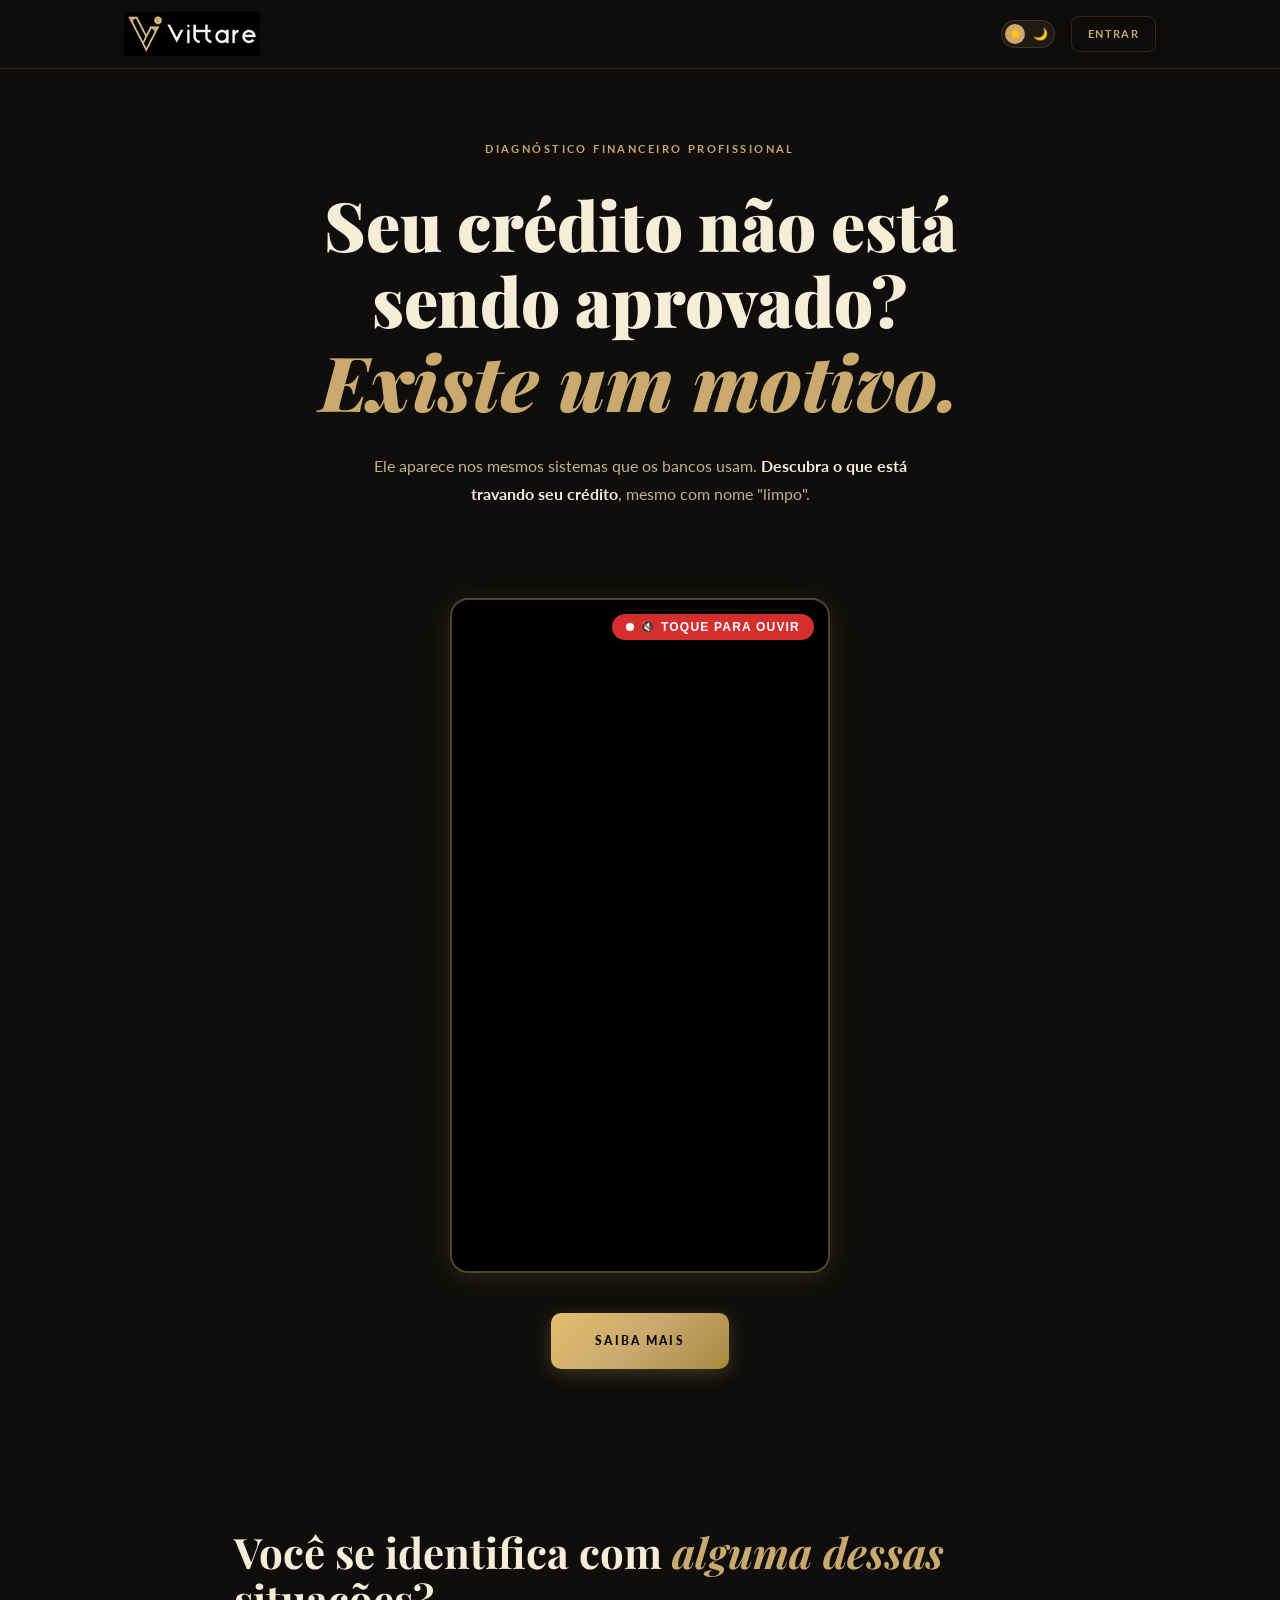
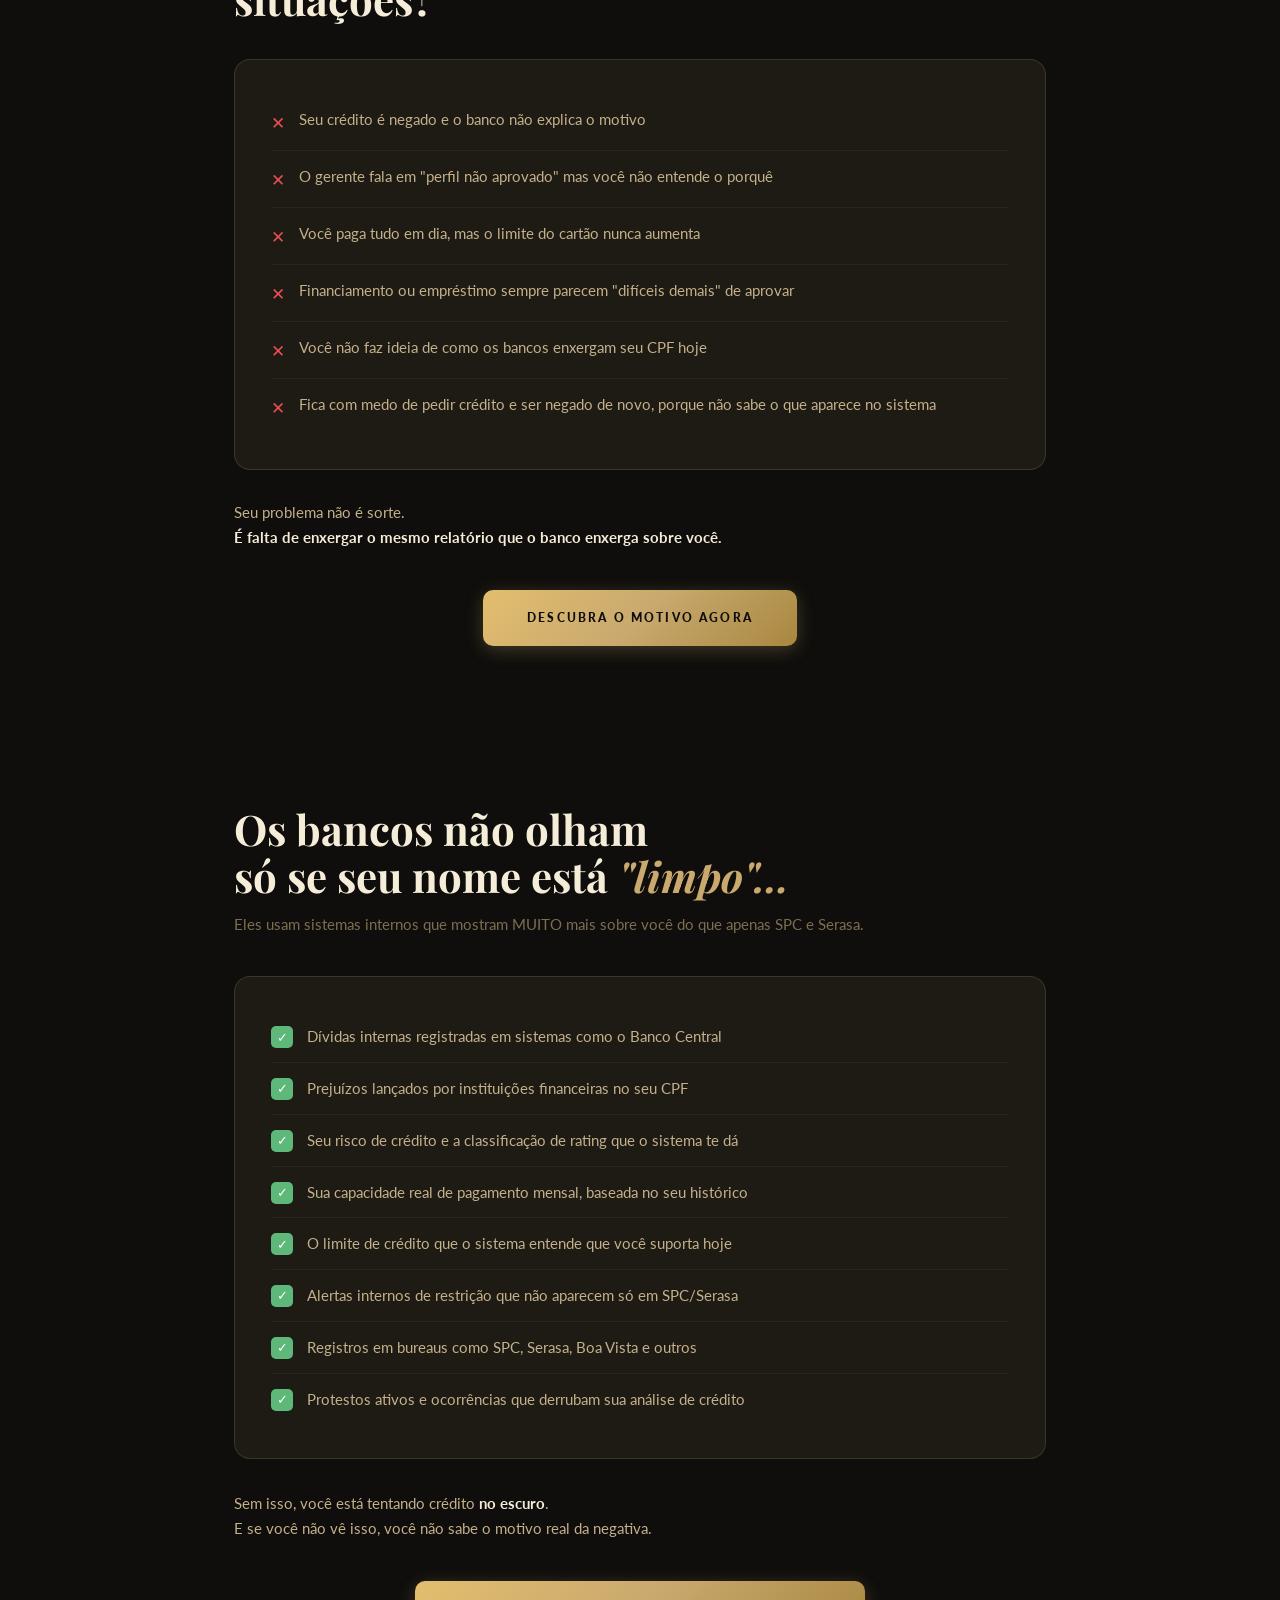
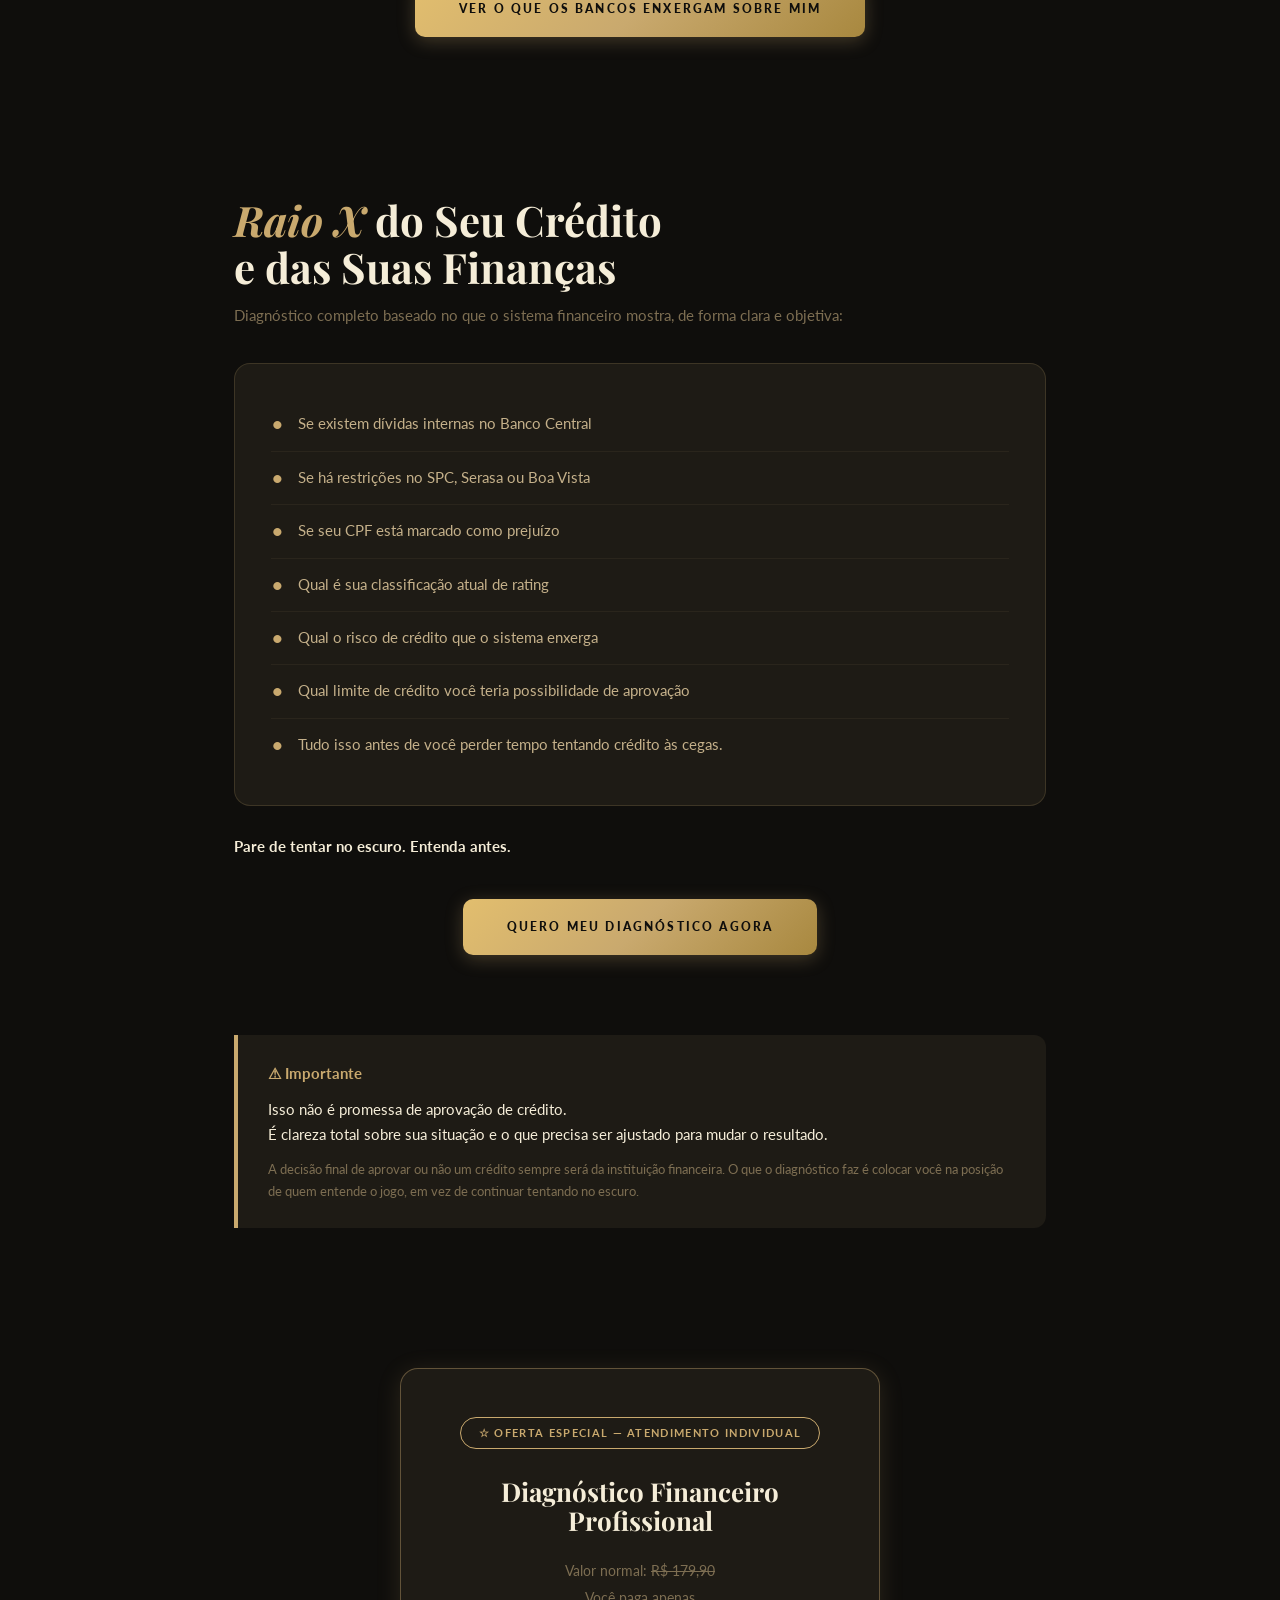
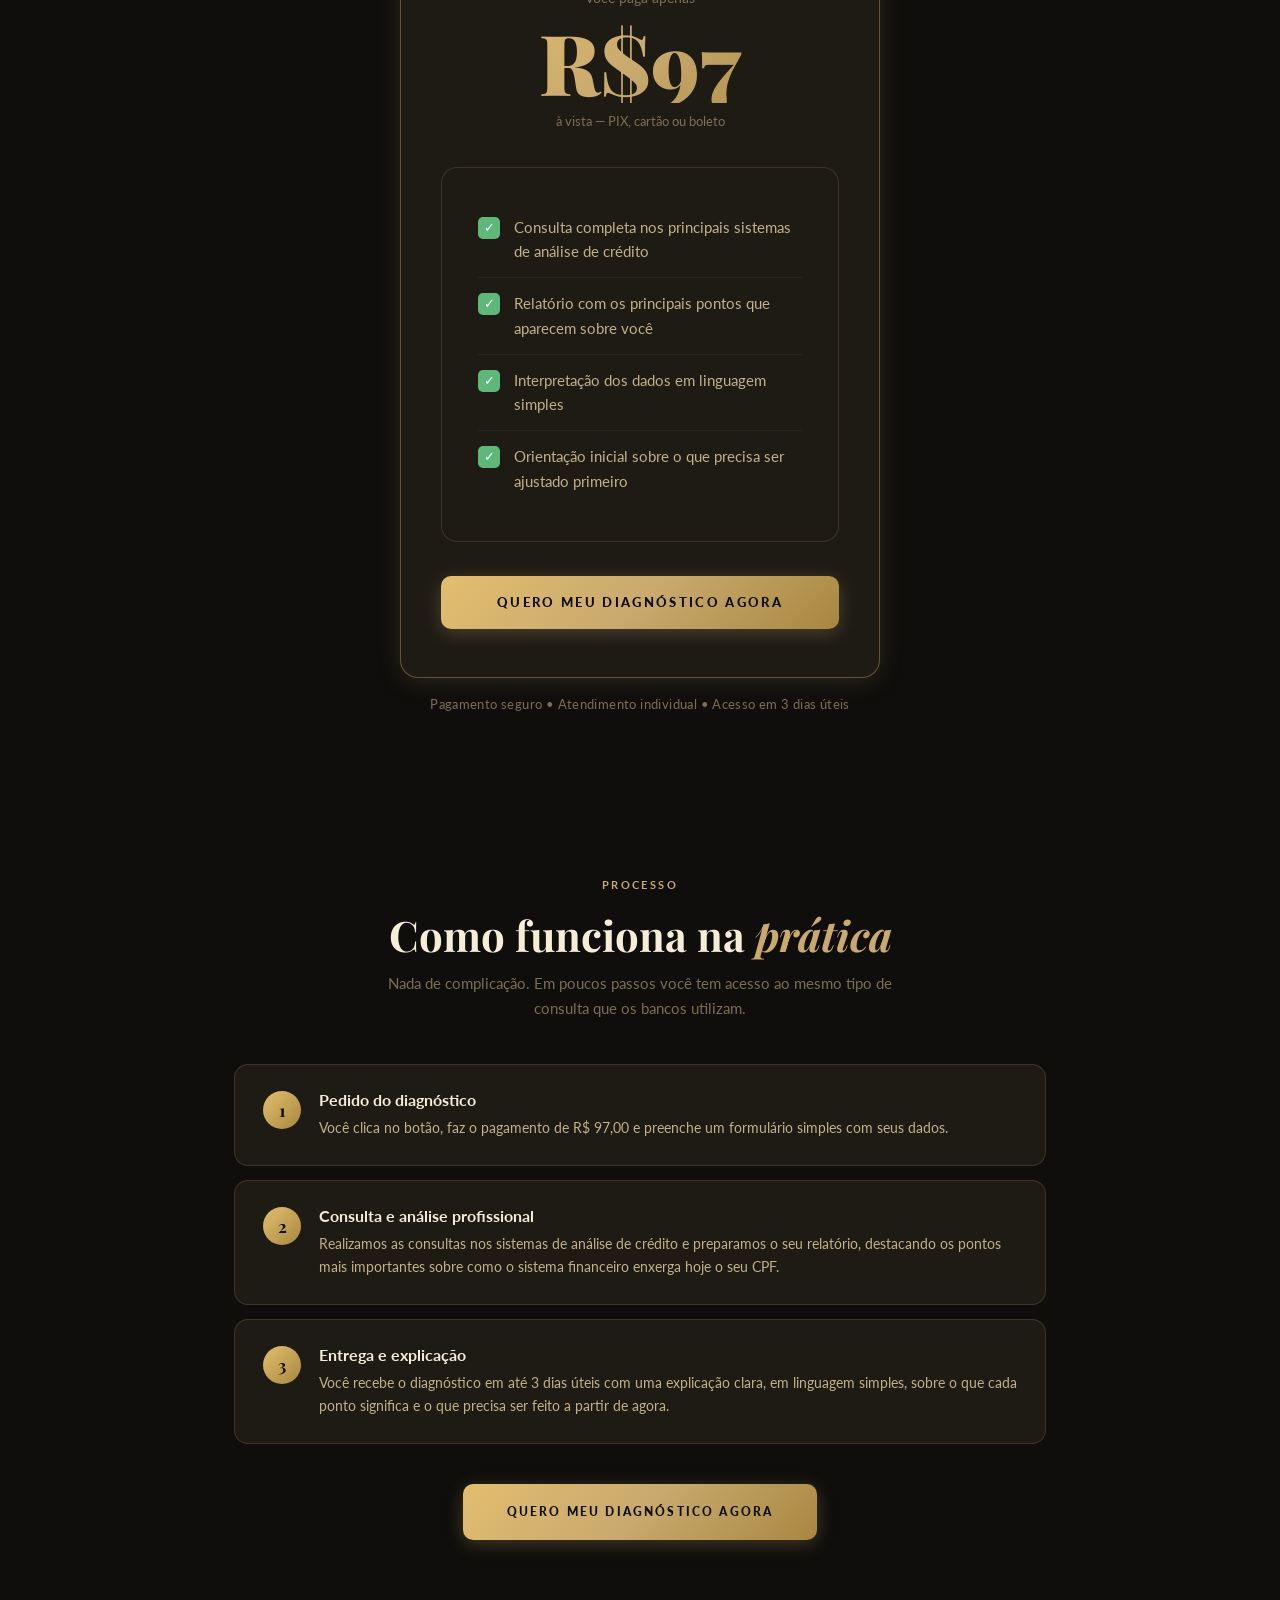
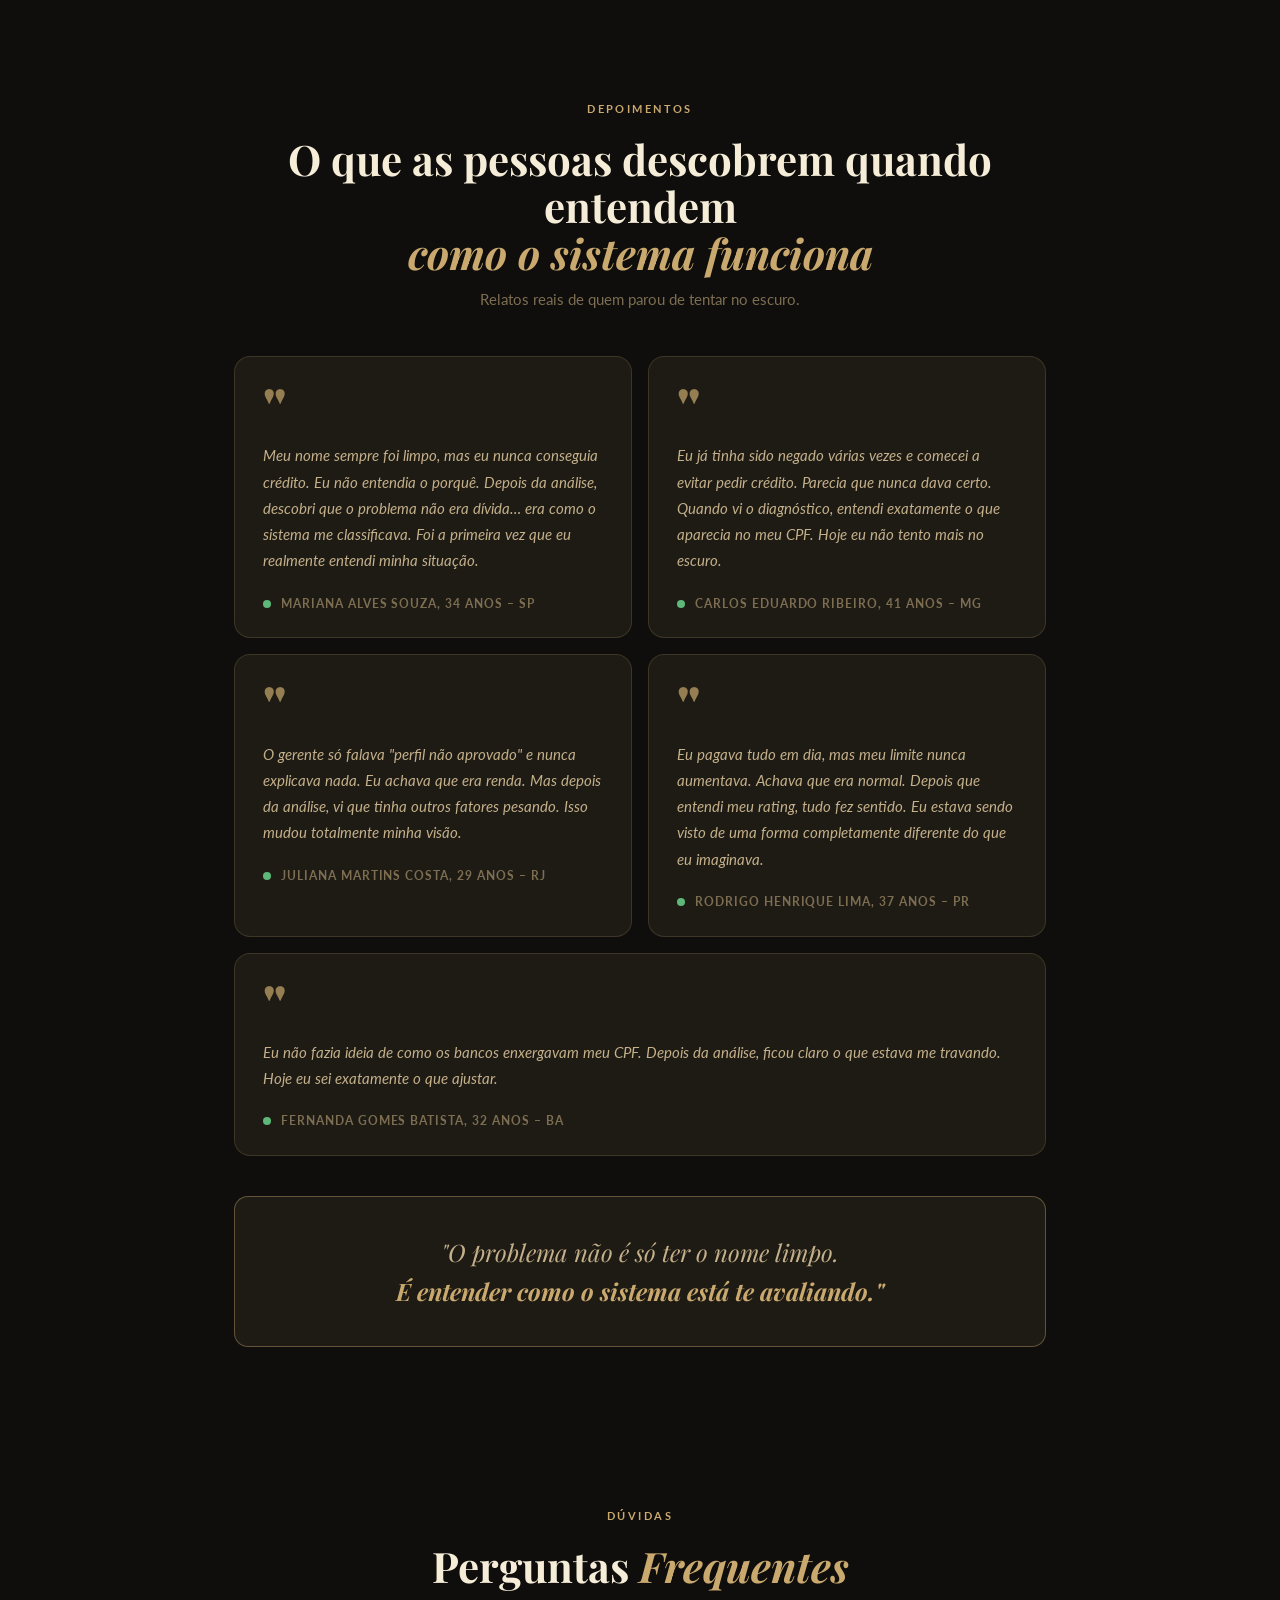
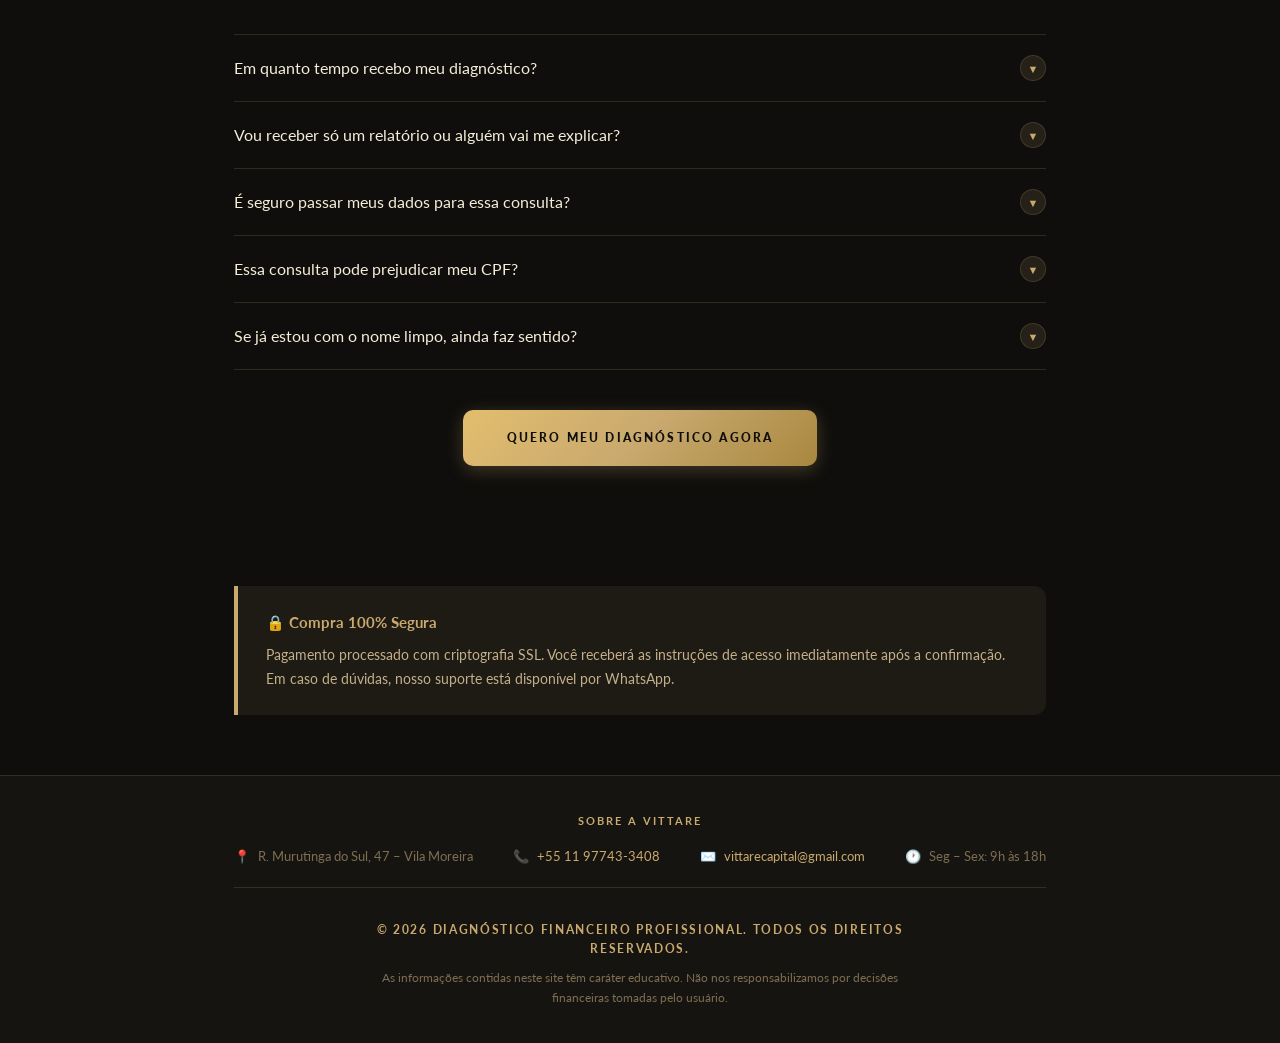
==== index.html @ 7837c1e0 "Vittare Consultados completo por enquanto 22042026" ====
<!DOCTYPE html>
<html lang="pt-BR" data-theme="dark">
<head>
  <meta charset="UTF-8"/>
  <meta name="viewport" content="width=device-width, initial-scale=1.0"/>
  <title>Diagnóstico Financeiro Profissional | Vittare</title>
  <meta name="description" content="Descubra o que está travando seu crédito. Diagnóstico financeiro profissional baseado nos mesmos sistemas que os bancos usam."/>

  <!-- Vittare logo como favicon na aba do navegador -->
  <link rel="icon" type="image/svg+xml" href="favicon.svg"/>
  <link rel="shortcut icon" href="favicon.svg"/>

  <link rel="preconnect" href="https://fonts.googleapis.com"/>
  <link rel="preconnect" href="https://fonts.gstatic.com" crossorigin/>
  <link href="https://fonts.googleapis.com/css2?family=Playfair+Display:ital,wght@0,700;0,900;1,700&family=Lato:wght@300;400;700;900&display=swap" rel="stylesheet"/>
  <link rel="stylesheet" href="style.css"/>

  <style>
    /* ── Live / Muted badge ── */
    .video-mute-btn {
      position: absolute; top: 14px; right: 14px; z-index: 10;
      background: rgba(232,50,50,0.92);
      border: none; border-radius: 20px;
      color: #fff; font-size: 12px; font-weight: 700;
      letter-spacing: 0.1em; text-transform: uppercase;
      padding: 6px 14px; cursor: pointer;
      display: flex; align-items: center; gap: 6px;
      animation: pulse-red 1.4s ease-in-out infinite;
      transition: background 0.2s;
    }
    .video-mute-btn:hover { background: rgba(200,30,30,0.98); animation: none; }
    .video-mute-btn.muted { background: rgba(232,50,50,0.92); }
    .video-mute-btn.unmuted { background: rgba(50,160,50,0.92); animation: none; }
    @keyframes pulse-red {
      0%, 100% { box-shadow: 0 0 0 0 rgba(232,50,50,0.5); }
      50%       { box-shadow: 0 0 0 8px rgba(232,50,50,0); }
    }
    .pulse-dot {
      width: 8px; height: 8px; border-radius: 50%; background: #fff;
      animation: blink 1s step-start infinite;
    }
    @keyframes blink { 50% { opacity: 0; } }

    /* ── Custom video controls ── */
    .video-controls {
      position: absolute; bottom: 0; left: 0; right: 0;
      background: linear-gradient(transparent, rgba(0,0,0,0.7));
      padding: 24px 14px 14px;
      display: flex; align-items: center; gap: 10px;
      opacity: 0; transition: opacity 0.25s;
    }
    .video-wrapper:hover .video-controls { opacity: 1; }
    .vc-btn {
      background: none; border: none; color: #fff;
      font-size: 16px; cursor: pointer; padding: 4px; line-height: 1;
      flex-shrink: 0;
    }
    .vc-progress {
      flex: 1; height: 4px; background: rgba(255,255,255,0.3);
      border-radius: 2px; cursor: pointer; position: relative;
    }
    .vc-progress-fill {
      height: 100%; background: var(--gold); border-radius: 2px;
      width: 0%; pointer-events: none; position: relative;
    }
    .vc-progress-fill::after {
      content: '';
      position: absolute;
      right: -6px; top: 50%;
      transform: translateY(-50%) scale(0);
      width: 12px; height: 12px;
      border-radius: 50%;
      background: var(--gold);
      transition: transform 0.15s ease;
      pointer-events: none;
    }
    .vc-progress:hover .vc-progress-fill::after {
      transform: translateY(-50%) scale(1);
    }
    .vc-progress:hover {
      height: 6px;
      margin-top: -1px;
    }
    .vc-progress { transition: height 0.15s ease; }
    .vc-time { font-size: 11px; color: rgba(255,255,255,0.8); flex-shrink: 0; }

    /* ── Sobre Nós ── */
    .sobre-grid {
      display: grid; grid-template-columns: 1fr 1fr; gap: 20px;
      margin-top: 36px;
    }
    .sobre-item {
      background: var(--bg-card); border: 1px solid var(--border);
      border-radius: 14px; padding: 24px 22px;
      display: flex; align-items: flex-start; gap: 14px;
    }
    .sobre-icon { font-size: 24px; flex-shrink: 0; margin-top: 2px; }
    .sobre-label { font-size: 11px; font-weight: 700; letter-spacing: 0.1em; text-transform: uppercase; color: var(--gold); margin-bottom: 6px; }
    .sobre-value { font-size: 15px; color: var(--text-secondary); }
    .sobre-value a { color: var(--gold); text-decoration: none; }
    .sobre-value a:hover { text-decoration: underline; }
    @media (max-width:640px) { .sobre-grid { grid-template-columns:1fr; } }

    /* ── Login modal tabs ── */
    .modal-tabs { display: flex; gap: 0; margin-bottom: 24px; border-bottom: 2px solid var(--border); }
    .modal-tab {
      flex: 1; background: none; border: none; padding: 12px 8px;
      font-family: 'Lato', sans-serif; font-size: 13px; font-weight: 700;
      letter-spacing: 0.08em; text-transform: uppercase;
      color: var(--text-muted); cursor: pointer; border-bottom: 2px solid transparent;
      margin-bottom: -2px; transition: all 0.2s;
    }
    .modal-tab.active { color: var(--gold); border-bottom-color: var(--gold); }
    .tab-panel { display: none; }
    .tab-panel.active { display: block; }

    /* ── Register form ── */
    .register-note { font-size: 13px; color: var(--text-muted); margin-bottom: 18px; line-height: 1.5; }
  </style>
</head>
<body>

<!-- ══════════════════════════════════
     NAVBAR
══════════════════════════════════ -->
<nav class="navbar">
  <div class="navbar__inner">
    <a href="index.html" class="navbar__logo-wrap" style="text-decoration:none;">
      <img src="logo_dark.png" alt="Vittare" class="navbar__logo" id="navLogo"/>
      <span class="navbar__logo-text" id="navLogoFallback" style="display:none">VITTARE</span>
    </a>

    <div class="navbar__actions">
      <button class="theme-toggle" id="themeToggle" title="Alternar tema" aria-label="Alternar tema claro/escuro">
        <span class="theme-toggle__icon theme-toggle__icon--light">☀️</span>
        <span class="theme-toggle__icon theme-toggle__icon--dark">🌙</span>
      </button>
      <a href="#" class="btn-login-nav" id="openLogin"><span>Entrar</span></a>
    </div>
  </div>
</nav>


<!-- ══════════════════════════════════
     LOGIN MODAL (Cliente + Admin tabs)
══════════════════════════════════ -->
<div class="modal-overlay" id="loginModal" role="dialog" aria-modal="true">
  <div class="modal-box">
    <button class="modal-close" id="closeLogin" aria-label="Fechar">✕</button>
    <h2 style="margin-bottom:4px;">Acessar minha conta</h2>

    <!-- Tabs -->
    <div class="modal-tabs">
      <button class="modal-tab active" data-tab="cliente">Sou Cliente</button>
      <button class="modal-tab" data-tab="cadastro">Criar Conta</button>
      <button class="modal-tab" data-tab="admin">Admin</button>
    </div>

    <!-- TAB: LOGIN CLIENTE -->
    <div class="tab-panel active" id="tab-cliente">
      <div class="form-group">
        <label for="cliEmail">E-mail</label>
        <input type="email" id="cliEmail" placeholder="seu@email.com" autocomplete="email"/>
      </div>
      <div class="form-group">
        <label for="cliPass">Senha</label>
        <input type="password" id="cliPass" placeholder="••••••••"/>
      </div>
      <p class="form-error" id="cliError">E-mail ou senha incorretos.</p>
      <button class="btn-primary btn-full" id="cliLoginBtn" style="margin-top:8px;">Entrar</button>
      <p style="text-align:center;font-size:13px;color:var(--text-muted);margin-top:16px;">
        Não tem conta? Clique em <strong style="color:var(--gold);">Criar Conta</strong> acima.
      </p>
    </div>

    <!-- TAB: CADASTRO CLIENTE -->
    <div class="tab-panel" id="tab-cadastro">
      <p class="register-note">Crie seu acesso. Após a compra, você poderá acompanhar seu diagnóstico por aqui.</p>
      <div class="form-group">
        <label>Nome Completo</label>
        <input type="text" id="regNome" placeholder="Seu nome completo"/>
      </div>
      <div class="form-group">
        <label>E-mail</label>
        <input type="email" id="regEmail" placeholder="seu@email.com"/>
      </div>
      <div class="form-group">
        <label>Telefone / WhatsApp</label>
        <input type="text" id="regTel" placeholder="(11) 99999-9999"/>
      </div>
      <div class="form-group">
        <label>Data de Nascimento</label>
        <input type="date" id="regNasc"/>
      </div>
      <div class="form-group">
        <label>Endereço Completo</label>
        <input type="text" id="regEnd" placeholder="Rua, número, bairro, cidade – UF"/>
      </div>
      <div class="form-group">
        <label>Senha</label>
        <input type="password" id="regPass" placeholder="Crie uma senha"/>
      </div>
      <p class="form-error" id="regError"></p>
      <button class="btn-primary btn-full" id="regBtn" style="margin-top:8px;">Criar Conta</button>
    </div>

    <!-- TAB: ADMIN -->
    <div class="tab-panel" id="tab-admin">
      <div class="form-group">
        <label for="adminEmail">E-mail Admin</label>
        <input type="email" id="adminEmail" placeholder="admin@vittare.com"/>
      </div>
      <div class="form-group">
        <label for="adminPass">Senha</label>
        <input type="password" id="adminPass" placeholder="••••••••"/>
      </div>
      <p class="form-error" id="adminError">Credenciais incorretas.</p>
      <button class="btn-primary btn-full" id="adminLoginBtn" style="margin-top:8px;">Entrar como Admin</button>
    </div>
  </div>
</div>


<!-- ══════════════════════════════════
     HERO
══════════════════════════════════ -->
<section class="hero">
  <div class="container">
    <p class="hero__label">Diagnóstico Financeiro Profissional</p>
    <h1 class="hero__headline">
      Seu crédito não está<br>sendo aprovado?<br>
      <span class="gold-italic">Existe um motivo.</span>
    </h1>
    <p class="hero__sub">
      Ele aparece nos mesmos sistemas que os bancos usam.
      <strong>Descubra o que está travando seu crédito</strong>,
      mesmo com nome&nbsp;"limpo".
    </p>
  </div>
</section>


<!-- ══════════════════════════════════
     VÍDEO (9:16) — autoplay mudo, barra de controle
══════════════════════════════════ -->
<section class="video-section">
  <div class="container">
    <div class="video-wrapper" id="videoWrapper">
      <video id="mainVideo" playsinline preload="auto" muted autoplay loop>
        <source src="IMG_3944.mp4" type="video/mp4"/>
        Seu navegador não suporta vídeo HTML5.
      </video>

      <!-- Botão mudo piscando -->
      <button class="video-mute-btn muted" id="muteBtn">
        <span class="pulse-dot"></span>
        🔇 Toque para ouvir
      </button>

      <!-- Controles customizados -->
      <div class="video-controls" id="videoControls">
        <button class="vc-btn" id="vcPlayBtn">⏸</button>
        <div class="vc-progress" id="vcProgress">
          <div class="vc-progress-fill" id="vcFill"></div>
        </div>
        <span class="vc-time" id="vcTime">0:00</span>
        <button class="vc-btn" id="vcMute">🔇</button>
        <button class="vc-btn" id="vcFull">⛶</button>
      </div>
    </div>

    <div class="btn-center">
      <a href="#identifica" class="btn-primary">Saiba Mais</a>
    </div>
  </div>
</section>


<!-- ══════════════════════════════════
     PAIN POINTS
══════════════════════════════════ -->
<section class="pain-section" id="identifica">
  <div class="container">
    <h2 class="section-h2">
      Você se identifica com <span class="gold-italic">alguma dessas</span> situações?
    </h2>

    <ul class="card-list" style="margin-top:36px;">
      <li><span class="icon-x">✕</span> Seu crédito é negado e o banco não explica o motivo</li>
      <li><span class="icon-x">✕</span> O gerente fala em "perfil não aprovado" mas você não entende o porquê</li>
      <li><span class="icon-x">✕</span> Você paga tudo em dia, mas o limite do cartão nunca aumenta</li>
      <li><span class="icon-x">✕</span> Financiamento ou empréstimo sempre parecem "difíceis demais" de aprovar</li>
      <li><span class="icon-x">✕</span> Você não faz ideia de como os bancos enxergam seu CPF hoje</li>
      <li><span class="icon-x">✕</span> Fica com medo de pedir crédito e ser negado de novo, porque não sabe o que aparece no sistema</li>
    </ul>

    <p style="margin-top:30px;font-size:15px;color:var(--text-secondary);">
      Seu problema não é sorte.<br>
      <strong style="color:var(--text-primary);">É falta de enxergar o mesmo relatório que o banco enxerga sobre você.</strong>
    </p>

    <div class="btn-center">
      <a href="https://payfast.greenn.com.br/5f3aq2n" class="btn-primary" target="_blank" rel="noopener" onclick="checkLoginBeforeBuy(event)">Descubra o Motivo Agora</a>
    </div>
  </div>
</section>


<!-- ══════════════════════════════════
     BANKS SECTION
══════════════════════════════════ -->
<section>
  <div class="container">
    <h2 class="section-h2">
      Os bancos não olham<br>só se seu nome está <span class="gold-italic">"limpo"…</span>
    </h2>
    <p class="section-sub">Eles usam sistemas internos que mostram MUITO mais sobre você do que apenas SPC e Serasa.</p>

    <ul class="card-list">
      <li><span class="icon-chk">✓</span> Dívidas internas registradas em sistemas como o Banco Central</li>
      <li><span class="icon-chk">✓</span> Prejuízos lançados por instituições financeiras no seu CPF</li>
      <li><span class="icon-chk">✓</span> Seu risco de crédito e a classificação de rating que o sistema te dá</li>
      <li><span class="icon-chk">✓</span> Sua capacidade real de pagamento mensal, baseada no seu histórico</li>
      <li><span class="icon-chk">✓</span> O limite de crédito que o sistema entende que você suporta hoje</li>
      <li><span class="icon-chk">✓</span> Alertas internos de restrição que não aparecem só em SPC/Serasa</li>
      <li><span class="icon-chk">✓</span> Registros em bureaus como SPC, Serasa, Boa Vista e outros</li>
      <li><span class="icon-chk">✓</span> Protestos ativos e ocorrências que derrubam sua análise de crédito</li>
    </ul>

    <p style="margin-top:32px;font-size:15px;color:var(--text-secondary);">
      Sem isso, você está tentando crédito <strong style="color:var(--text-primary);">no escuro</strong>.<br>
      E se você não vê isso, você não sabe o motivo real da negativa.
    </p>

    <div class="btn-center">
      <a href="https://payfast.greenn.com.br/5f3aq2n" class="btn-primary" target="_blank" rel="noopener" onclick="checkLoginBeforeBuy(event)">Ver o que os bancos enxergam sobre mim</a>
    </div>
  </div>
</section>


<!-- ══════════════════════════════════
     RAIO X
══════════════════════════════════ -->
<section id="diagnostico">
  <div class="container">
    <h2 class="section-h2">
      <span class="gold-italic">Raio X</span> do Seu Crédito<br>e das Suas Finanças
    </h2>
    <p class="section-sub" style="margin-bottom:36px;">
      Diagnóstico completo baseado no que o sistema financeiro mostra, de forma clara e objetiva:
    </p>

    <ul class="card-list">
      <li><span class="icon-dot">•</span> Se existem dívidas internas no Banco Central</li>
      <li><span class="icon-dot">•</span> Se há restrições no SPC, Serasa ou Boa Vista</li>
      <li><span class="icon-dot">•</span> Se seu CPF está marcado como prejuízo</li>
      <li><span class="icon-dot">•</span> Qual é sua classificação atual de rating</li>
      <li><span class="icon-dot">•</span> Qual o risco de crédito que o sistema enxerga</li>
      <li><span class="icon-dot">•</span> Qual limite de crédito você teria possibilidade de aprovação</li>
      <li><span class="icon-dot">•</span> Tudo isso antes de você perder tempo tentando crédito às cegas.</li>
    </ul>

    <p style="margin-top:28px;font-size:15px;color:var(--text-primary);font-weight:700;">
      Pare de tentar no escuro. Entenda antes.
    </p>

    <div class="btn-center">
      <a href="https://payfast.greenn.com.br/5f3aq2n" class="btn-primary" target="_blank" rel="noopener" onclick="checkLoginBeforeBuy(event)">Quero Meu Diagnóstico Agora</a>
    </div>
  </div>
</section>


<!-- ══════════════════════════════════
     NOTICE
══════════════════════════════════ -->
<section style="padding: 0 0 60px;">
  <div class="container">
    <div class="notice-box">
      <p class="notice-title">⚠ Importante</p>
      <p>Isso não é promessa de aprovação de crédito.<br>
      É clareza total sobre sua situação e o que precisa ser ajustado para mudar o resultado.</p>
      <p class="fine">A decisão final de aprovar ou não um crédito sempre será da instituição financeira. O que o diagnóstico faz é colocar você na posição de quem entende o jogo, em vez de continuar tentando no escuro.</p>
    </div>
  </div>
</section>


<!-- ══════════════════════════════════
     PRICING
══════════════════════════════════ -->
<section id="preco" style="padding:80px 0; text-align:center;">
  <div class="container">
    <div class="pricing-card">
      <span class="pricing-badge">☆ Oferta Especial — Atendimento Individual</span>
      <h2 style="font-size:26px;color:var(--text-primary);margin-bottom:24px;">Diagnóstico Financeiro Profissional</h2>

      <p style="font-size:14px;color:var(--text-muted);margin-bottom:4px;">Valor normal: <s>R$ 179,90</s></p>
      <p style="font-size:14px;color:var(--text-muted);margin-bottom:10px;">Você paga apenas</p>
      <div class="price-value">R$97</div>
      <p style="font-size:13px;color:var(--text-muted);margin-bottom:34px;">à vista — PIX, cartão ou boleto</p>

      <ul class="card-list" style="text-align:left;margin-bottom:34px;">
        <li><span class="icon-chk">✓</span> Consulta completa nos principais sistemas de análise de crédito</li>
        <li><span class="icon-chk">✓</span> Relatório com os principais pontos que aparecem sobre você</li>
        <li><span class="icon-chk">✓</span> Interpretação dos dados em linguagem simples</li>
        <li><span class="icon-chk">✓</span> Orientação inicial sobre o que precisa ser ajustado primeiro</li>
      </ul>

      <a href="https://payfast.greenn.com.br/5f3aq2n" class="btn-primary btn-full" target="_blank" rel="noopener" onclick="checkLoginBeforeBuy(event)">Quero Meu Diagnóstico Agora</a>
    </div>

    <p class="trust-bar">Pagamento seguro &bull; Atendimento individual &bull; Acesso em 3 dias úteis</p>
  </div>
</section>


<!-- ══════════════════════════════════
     HOW IT WORKS
══════════════════════════════════ -->
<section>
  <div class="container">
    <p class="label-tag" style="text-align:center;">Processo</p>
    <h2 class="section-h2" style="text-align:center;">
      Como funciona na <span class="gold-italic">prática</span>
    </h2>
    <p class="section-sub" style="text-align:center;max-width:520px;margin:0 auto 44px;">
      Nada de complicação. Em poucos passos você tem acesso ao mesmo tipo de consulta que os bancos utilizam.
    </p>

    <div style="display:flex;flex-direction:column;gap:14px;">
      <div class="step">
        <div class="step__num">1</div>
        <div>
          <h3>Pedido do diagnóstico</h3>
          <p>Você clica no botão, faz o pagamento de R$ 97,00 e preenche um formulário simples com seus dados.</p>
        </div>
      </div>
      <div class="step">
        <div class="step__num">2</div>
        <div>
          <h3>Consulta e análise profissional</h3>
          <p>Realizamos as consultas nos sistemas de análise de crédito e preparamos o seu relatório, destacando os pontos mais importantes sobre como o sistema financeiro enxerga hoje o seu CPF.</p>
        </div>
      </div>
      <div class="step">
        <div class="step__num">3</div>
        <div>
          <h3>Entrega e explicação</h3>
          <p>Você recebe o diagnóstico em até 3 dias úteis com uma explicação clara, em linguagem simples, sobre o que cada ponto significa e o que precisa ser feito a partir de agora.</p>
        </div>
      </div>
    </div>

    <div class="btn-center">
      <a href="https://payfast.greenn.com.br/5f3aq2n" class="btn-primary" target="_blank" rel="noopener" onclick="checkLoginBeforeBuy(event)">Quero Meu Diagnóstico Agora</a>
    </div>
  </div>
</section>


<!-- ══════════════════════════════════
     DEPOIMENTOS
══════════════════════════════════ -->
<section id="depoimentos">
  <div class="container">
    <p class="label-tag" style="text-align:center;">Depoimentos</p>
    <h2 class="section-h2" style="text-align:center;margin-bottom:10px;">
      O que as pessoas descobrem quando entendem<br>
      <span class="gold-italic">como o sistema funciona</span>
    </h2>
    <p class="section-sub" style="text-align:center;margin-bottom:44px;">Relatos reais de quem parou de tentar no escuro.</p>

    <div class="testimonials-grid">

      <div class="testimonial-card">
        <div class="testimonial-quote">"</div>
        <p class="testimonial-text">Meu nome sempre foi limpo, mas eu nunca conseguia crédito. Eu não entendia o porquê. Depois da análise, descobri que o problema não era dívida… era como o sistema me classificava. Foi a primeira vez que eu realmente entendi minha situação.</p>
        <div class="testimonial-footer">
          <span class="testimonial-dot"></span>
          <span class="testimonial-label">Mariana Alves Souza, 34 anos – SP</span>
        </div>
      </div>

      <div class="testimonial-card">
        <div class="testimonial-quote">"</div>
        <p class="testimonial-text">Eu já tinha sido negado várias vezes e comecei a evitar pedir crédito. Parecia que nunca dava certo. Quando vi o diagnóstico, entendi exatamente o que aparecia no meu CPF. Hoje eu não tento mais no escuro.</p>
        <div class="testimonial-footer">
          <span class="testimonial-dot"></span>
          <span class="testimonial-label">Carlos Eduardo Ribeiro, 41 anos – MG</span>
        </div>
      </div>

      <div class="testimonial-card">
        <div class="testimonial-quote">"</div>
        <p class="testimonial-text">O gerente só falava "perfil não aprovado" e nunca explicava nada. Eu achava que era renda. Mas depois da análise, vi que tinha outros fatores pesando. Isso mudou totalmente minha visão.</p>
        <div class="testimonial-footer">
          <span class="testimonial-dot"></span>
          <span class="testimonial-label">Juliana Martins Costa, 29 anos – RJ</span>
        </div>
      </div>

      <div class="testimonial-card">
        <div class="testimonial-quote">"</div>
        <p class="testimonial-text">Eu pagava tudo em dia, mas meu limite nunca aumentava. Achava que era normal. Depois que entendi meu rating, tudo fez sentido. Eu estava sendo visto de uma forma completamente diferente do que eu imaginava.</p>
        <div class="testimonial-footer">
          <span class="testimonial-dot"></span>
          <span class="testimonial-label">Rodrigo Henrique Lima, 37 anos – PR</span>
        </div>
      </div>

      <div class="testimonial-card testimonial-card--wide">
        <div class="testimonial-quote">"</div>
        <p class="testimonial-text">Eu não fazia ideia de como os bancos enxergavam meu CPF. Depois da análise, ficou claro o que estava me travando. Hoje eu sei exatamente o que ajustar.</p>
        <div class="testimonial-footer">
          <span class="testimonial-dot"></span>
          <span class="testimonial-label">Fernanda Gomes Batista, 32 anos – BA</span>
        </div>
      </div>

    </div>

    <div class="testimonial-closing">
      <p>"O problema não é só ter o nome limpo.<br>
      <strong>É entender como o sistema está te avaliando."</strong></p>
    </div>
  </div>
</section>


<!-- ══════════════════════════════════
     FAQ
══════════════════════════════════ -->
<section>
  <div class="container">
    <p class="label-tag" style="text-align:center;">Dúvidas</p>
    <h2 class="section-h2" style="text-align:center;margin-bottom:44px;">
      Perguntas <span class="gold-italic">Frequentes</span>
    </h2>

    <ul style="list-style:none;">
      <li class="faq-item">
        <button class="faq-q">Em quanto tempo recebo meu diagnóstico?<span class="faq-arr">▼</span></button>
        <div class="faq-ans">Em até 3 dias úteis após a confirmação do pagamento e envio dos seus dados.</div>
      </li>
      <li class="faq-item">
        <button class="faq-q">Vou receber só um relatório ou alguém vai me explicar?<span class="faq-arr">▼</span></button>
        <div class="faq-ans">Você recebe o relatório completo com uma explicação em linguagem simples sobre cada ponto e o que fazer a partir de agora.</div>
      </li>
      <li class="faq-item">
        <button class="faq-q">É seguro passar meus dados para essa consulta?<span class="faq-arr">▼</span></button>
        <div class="faq-ans">Sim. Todos os dados são tratados com sigilo total e usados exclusivamente para a realização do diagnóstico. O pagamento é criptografado via SSL.</div>
      </li>
      <li class="faq-item">
        <button class="faq-q">Essa consulta pode prejudicar meu CPF?<span class="faq-arr">▼</span></button>
        <div class="faq-ans">Não. A consulta é do tipo "soft inquiry" — não aparece como solicitação de crédito e não impacta sua pontuação.</div>
      </li>
      <li class="faq-item">
        <button class="faq-q">Se já estou com o nome limpo, ainda faz sentido?<span class="faq-arr">▼</span></button>
        <div class="faq-ans">Sim. Os bancos analisam muito além do SPC/Serasa. Alertas internos, registros no Banco Central e rating de risco podem travar sua aprovação mesmo com nome limpo. O diagnóstico mostra tudo isso.</div>
      </li>
    </ul>

    <div class="btn-center">
      <a href="https://payfast.greenn.com.br/5f3aq2n" class="btn-primary" target="_blank" rel="noopener" onclick="checkLoginBeforeBuy(event)">Quero Meu Diagnóstico Agora</a>
    </div>
  </div>
</section>


<!-- Sobre nós movido para o rodapé -->


<!-- ══════════════════════════════════
     SECURITY + FOOTER
══════════════════════════════════ -->
<section style="padding:40px 0 60px;">
  <div class="container">
    <div class="security-box">
      <p class="sec-title">🔒 Compra 100% Segura</p>
      <p>Pagamento processado com criptografia SSL. Você receberá as instruções de acesso imediatamente após a confirmação. Em caso de dúvidas, nosso suporte está disponível por WhatsApp.</p>
    </div>
  </div>
</section>

<footer>
  <!-- Sobre nós compacto no rodapé -->
  <div style="max-width:860px;margin:0 auto 32px;padding:0 24px;">
    <p style="font-size:11px;font-weight:700;letter-spacing:0.18em;text-transform:uppercase;color:var(--gold);margin-bottom:16px;text-align:center;">Sobre a Vittare</p>
    <div style="display:flex;flex-wrap:wrap;justify-content:center;gap:20px 40px;margin-bottom:8px;">
      <div style="display:flex;align-items:center;gap:8px;font-size:13px;color:var(--text-muted);">
        <span>📍</span>
        <span>R. Murutinga do Sul, 47 – Vila Moreira</span>
      </div>
      <div style="display:flex;align-items:center;gap:8px;font-size:13px;color:var(--text-muted);">
        <span>📞</span>
        <a href="https://api.whatsapp.com/send/?phone=5511977433408" target="_blank" style="color:var(--gold);text-decoration:none;">+55 11 97743-3408</a>
      </div>
      <div style="display:flex;align-items:center;gap:8px;font-size:13px;color:var(--text-muted);">
        <span>✉️</span>
        <a href="mailto:vittarecapital@gmail.com" style="color:var(--gold);text-decoration:none;">vittarecapital@gmail.com</a>
      </div>
      <div style="display:flex;align-items:center;gap:8px;font-size:13px;color:var(--text-muted);">
        <span>🕐</span>
        <span>Seg – Sex: 9h às 18h</span>
      </div>
    </div>
    <div style="height:1px;background:var(--border);margin:20px 0;"></div>
  </div>
  <p class="foot-brand">© 2026 Diagnóstico Financeiro Profissional. Todos os direitos reservados.</p>
  <p>As informações contidas neste site têm caráter educativo. Não nos responsabilizamos por decisões financeiras tomadas pelo usuário.</p>
</footer>


<!-- ══════════════════════════════════
     JAVASCRIPT
══════════════════════════════════ -->
<script>
/* ── Data store helpers ── */
function getClients() { try { return JSON.parse(localStorage.getItem('vittare_clients')||'[]'); } catch { return []; } }
function saveClients(a) { localStorage.setItem('vittare_clients', JSON.stringify(a)); }
function getCurrentUser() { try { return JSON.parse(sessionStorage.getItem('vittare_user')||'null'); } catch { return null; } }

/* ── Theme ── */
const html = document.documentElement;
const saved = localStorage.getItem('vittare-theme');
if (saved) html.setAttribute('data-theme', saved);

function applyThemeLogo(theme) {
  const logo = document.getElementById('navLogo');
  const fallback = document.getElementById('navLogoFallback');
  if (!logo) return;
  const src = theme === 'light' ? 'logo_light.png' : 'logo_dark.png';
  logo.src = src;
  logo.onerror = () => { logo.style.display='none'; if(fallback) fallback.style.display='block'; };
  logo.onload  = () => { logo.style.display='block'; if(fallback) fallback.style.display='none'; };
}
applyThemeLogo(html.getAttribute('data-theme') || 'dark');

document.getElementById('themeToggle').addEventListener('click', () => {
  const n = html.getAttribute('data-theme') === 'dark' ? 'light' : 'dark';
  html.setAttribute('data-theme', n);
  localStorage.setItem('vittare-theme', n);
  applyThemeLogo(n);
});

/* ── Video: autoplay mudo + botão mute + controles ── */
const vid = document.getElementById('mainVideo');
const muteBtn = document.getElementById('muteBtn');
const vcPlay = document.getElementById('vcPlayBtn');
const vcFill = document.getElementById('vcFill');
const vcTime = document.getElementById('vcTime');
const vcMute = document.getElementById('vcMute');
const vcFull = document.getElementById('vcFull');
const vcProgress = document.getElementById('vcProgress');

// Autoplay
vid.muted = true;
vid.play().catch(()=>{});

function fmtTime(s) {
  const m = Math.floor(s/60), sec = Math.floor(s%60);
  return m+':'+(sec<10?'0':'')+sec;
}

muteBtn.addEventListener('click', () => {
  vid.muted = !vid.muted;
  muteBtn.classList.toggle('muted', vid.muted);
  muteBtn.classList.toggle('unmuted', !vid.muted);
  muteBtn.innerHTML = vid.muted
    ? '<span class="pulse-dot"></span>🔇 Toque para ouvir'
    : '🔊 Com som';
  vcMute.textContent = vid.muted ? '🔇' : '🔊';
});

vcMute.addEventListener('click', () => muteBtn.click());

vcPlay.addEventListener('click', () => {
  if (vid.paused) { vid.play(); vcPlay.textContent = '⏸'; }
  else { vid.pause(); vcPlay.textContent = '▶'; }
});

vid.addEventListener('timeupdate', () => {
  if (!vid.duration) return;
  const pct = (vid.currentTime / vid.duration) * 100;
  vcFill.style.width = pct + '%';
  vcTime.textContent = fmtTime(vid.currentTime) + ' / ' + fmtTime(vid.duration);
});

vcProgress.addEventListener('click', e => {
  const rect = vcProgress.getBoundingClientRect();
  vid.currentTime = ((e.clientX - rect.left) / rect.width) * vid.duration;
});

vcFull.addEventListener('click', () => {
  if (vid.requestFullscreen) vid.requestFullscreen();
  else if (vid.webkitRequestFullscreen) vid.webkitRequestFullscreen();
});

/* ── Login Modal ── */
const modal = document.getElementById('loginModal');
document.getElementById('openLogin').addEventListener('click', e => { e.preventDefault(); modal.classList.add('active'); });
document.getElementById('closeLogin').addEventListener('click', () => modal.classList.remove('active'));
modal.addEventListener('click', e => { if (e.target === modal) modal.classList.remove('active'); });

// Tabs
document.querySelectorAll('.modal-tab').forEach(tab => {
  tab.addEventListener('click', () => {
    document.querySelectorAll('.modal-tab').forEach(t => t.classList.remove('active'));
    document.querySelectorAll('.tab-panel').forEach(p => p.classList.remove('active'));
    tab.classList.add('active');
    document.getElementById('tab-' + tab.dataset.tab).classList.add('active');
  });
});

// Admin login
const ADMIN_EMAIL = 'admin@vittare.com';
const ADMIN_PASS  = 'Vittare@2026';
document.getElementById('adminLoginBtn').addEventListener('click', () => {
  const e = document.getElementById('adminEmail').value.trim();
  const p = document.getElementById('adminPass').value;
  if (e === ADMIN_EMAIL && p === ADMIN_PASS) {
    sessionStorage.setItem('vittare_admin','1');
    window.location.href = 'admin.html';
  } else {
    document.getElementById('adminError').classList.add('show');
  }
});

// Client login
document.getElementById('cliLoginBtn').addEventListener('click', () => {
  const e = document.getElementById('cliEmail').value.trim();
  const p = document.getElementById('cliPass').value;
  const clients = getClients();
  const user = clients.find(c => c.email === e && c.senha === p);
  if (user) {
    sessionStorage.setItem('vittare_user', JSON.stringify(user));
    window.location.href = 'cliente.html';
  } else {
    document.getElementById('cliError').classList.add('show');
  }
});

// Register
document.getElementById('regBtn').addEventListener('click', () => {
  const nome  = document.getElementById('regNome').value.trim();
  const email = document.getElementById('regEmail').value.trim();
  const tel   = document.getElementById('regTel').value.trim();
  const nasc  = document.getElementById('regNasc').value;
  const end   = document.getElementById('regEnd').value.trim();
  const senha = document.getElementById('regPass').value;
  const errEl = document.getElementById('regError');

  if (!nome||!email||!tel||!nasc||!end||!senha) {
    errEl.textContent = 'Preencha todos os campos.'; errEl.classList.add('show'); return;
  }
  const clients = getClients();
  if (clients.find(c => c.email === email)) {
    errEl.textContent = 'E-mail já cadastrado.'; errEl.classList.add('show'); return;
  }
  const user = { id: Date.now(), nome, email, tel, nasc, end, senha, comprou: false, data: new Date().toLocaleDateString('pt-BR') };
  clients.push(user);
  saveClients(clients);
  sessionStorage.setItem('vittare_user', JSON.stringify(user));
  window.location.href = 'cliente.html';
});

/* ── Check login before buy ── */
function checkLoginBeforeBuy(e) {
  const user = getCurrentUser();
  if (!user) {
    e.preventDefault();
    modal.classList.add('active');
    showToast('⚠ Faça login ou crie sua conta antes de comprar.');
    return false;
  }
  // Logged in — let the payment link open normally (target="_blank")
  // obrigado.html is only accessible after payment confirmation, not from here
}
window.checkLoginBeforeBuy = checkLoginBeforeBuy;

/* ── Toast ── */
function showToast(msg) {
  let t = document.getElementById('siteToast');
  if (!t) {
    t = document.createElement('div');
    t.id = 'siteToast';
    t.style.cssText = 'position:fixed;bottom:28px;right:28px;z-index:999;background:var(--bg-card);border:1.5px solid var(--gold);border-radius:10px;padding:14px 20px;font-size:14px;color:var(--text-primary);box-shadow:var(--shadow);transform:translateY(80px);opacity:0;transition:all 0.3s;max-width:300px;';
    document.body.appendChild(t);
  }
  t.textContent = msg;
  requestAnimationFrame(() => { t.style.transform = 'translateY(0)'; t.style.opacity = '1'; });
  setTimeout(() => { t.style.transform = 'translateY(80px)'; t.style.opacity = '0'; }, 3500);
}

/* ── Check if already logged in ── */
const loggedUser = getCurrentUser();
if (loggedUser) {
  const loginLink = document.getElementById('openLogin');
  const firstName = loggedUser.nome.split(' ')[0];
  loginLink.innerHTML = `<span>👤 ${firstName}</span>`;
  loginLink.href = 'cliente.html';
  loginLink.removeEventListener && loginLink.replaceWith(loginLink.cloneNode(true));
  document.getElementById('openLogin').addEventListener('click', e => {
    e.preventDefault(); window.location.href = 'cliente.html';
  });
}

/* ── FAQ ── */
document.querySelectorAll('.faq-q').forEach(btn => {
  btn.addEventListener('click', () => {
    const item = btn.closest('.faq-item');
    const isOpen = item.classList.contains('open');
    document.querySelectorAll('.faq-item').forEach(el => el.classList.remove('open'));
    if (!isOpen) item.classList.add('open');
  });
});
</script>

</body>
</html>
---- style.css ----
/* ============================================
   VITTARE — Diagnóstico Financeiro Profissional
   style.css | Paleta Dourada + Dark/Light Mode
   ============================================ */

@import url('https://fonts.googleapis.com/css2?family=Playfair+Display:ital,wght@0,700;0,900;1,700&family=Lato:wght@300;400;700;900&display=swap');

/* ── Dark Mode (default) ── */
:root,
[data-theme="dark"] {
  --bg:           #0f0e0c;
  --bg-2:         #161410;
  --bg-card:      #1e1b15;
  --bg-card-alt:  #252018;
  --border:       rgba(201,169,110,0.18);
  --border-strong:rgba(201,169,110,0.4);

  --gold-100: #FBF0DC;
  --gold-200: #F0D99A;
  --gold-300: #E2BE6E;
  --gold:     #C9A96E;
  --gold-500: #A8883F;
  --gold-600: #7D6220;

  --text-primary:  #F5EDD8;
  --text-secondary:#C4B08A;
  --text-muted:    #7D6E52;

  --white:    #F5EDD8;
  --red:      #E85050;
  --green:    #5DB87A;

  --shadow: 0 8px 40px rgba(0,0,0,0.6);
  --shadow-gold: 0 4px 24px rgba(201,169,110,0.15);
}

/* ── Light Mode ── */
[data-theme="light"] {
  --bg:           #FDF8EE;
  --bg-2:         #F5EDD8;
  --bg-card:      #FFFFFF;
  --bg-card-alt:  #FBF4E4;
  --border:       rgba(168,136,63,0.22);
  --border-strong:rgba(168,136,63,0.5);

  --gold-100: #3D2A00;
  --gold-200: #5C400A;
  --gold-300: #7D5C1A;
  --gold:     #A8883F;
  --gold-500: #C9A96E;
  --gold-600: #E2BE6E;

  --text-primary:  #1a1400;
  --text-secondary:#4a3a18;
  --text-muted:    #8a7040;

  --white:    #1a1400;
  --red:      #C0392B;
  --green:    #27743E;

  --shadow: 0 8px 40px rgba(100,80,20,0.12);
  --shadow-gold: 0 4px 24px rgba(168,136,63,0.18);
}

/* ── Reset ── */
*, *::before, *::after { box-sizing: border-box; margin: 0; padding: 0; }
html { scroll-behavior: smooth; }
body {
  background: var(--bg);
  color: var(--text-primary);
  font-family: 'Lato', sans-serif;
  font-size: 16px;
  line-height: 1.65;
  -webkit-font-smoothing: antialiased;
  transition: background 0.35s, color 0.35s;
}

/* ── Layout ── */
.container       { max-width: 860px;  margin: 0 auto; padding: 0 24px; }
.container--wide { max-width: 1080px; margin: 0 auto; padding: 0 24px; }
section { padding: 80px 0; }

/* ── Type helpers ── */
.label-tag {
  font-size: 11px; font-weight: 700; letter-spacing: 0.22em;
  text-transform: uppercase; color: var(--gold); display: block; margin-bottom: 18px;
}
h1, h2, h3 { font-family: 'Playfair Display', Georgia, serif; line-height: 1.12; }
.gold-italic { color: var(--gold); font-style: italic; }

/* ── Buttons ── */
.btn-primary {
  display: inline-block;
  background: linear-gradient(135deg, var(--gold-300) 0%, var(--gold) 50%, var(--gold-500) 100%);
  color: #0f0e0c;
  font-family: 'Lato', sans-serif;
  font-size: 12px; font-weight: 900;
  letter-spacing: 0.18em; text-transform: uppercase;
  padding: 18px 44px; border-radius: 10px;
  border: none; cursor: pointer; text-decoration: none;
  transition: opacity 0.2s, transform 0.15s, box-shadow 0.2s;
  box-shadow: 0 4px 18px rgba(201,169,110,0.28);
}
.btn-primary:hover {
  opacity: 0.88; transform: translateY(-2px);
  box-shadow: 0 8px 28px rgba(201,169,110,0.4);
}
.btn-outline {
  display: inline-block; background: transparent;
  color: var(--gold); font-family: 'Lato', sans-serif;
  font-size: 12px; font-weight: 700; letter-spacing: 0.15em; text-transform: uppercase;
  padding: 16px 36px; border-radius: 10px; border: 1.5px solid var(--gold);
  cursor: pointer; text-decoration: none; transition: all 0.2s;
}
.btn-outline:hover { background: var(--gold); color: #0f0e0c; }
.btn-center { text-align: center; margin-top: 40px; }

/* ── Navbar ── */
.navbar {
  position: fixed; top: 0; left: 0; right: 0; z-index: 200;
  background: rgba(15,14,12,0.94);
  backdrop-filter: blur(12px);
  border-bottom: 1px solid var(--border);
  padding: 12px 0;
  transition: background 0.35s, border-color 0.35s;
}
[data-theme="light"] .navbar {
  background: rgba(253,248,238,0.95);
}
.navbar__inner {
  display: flex; align-items: center; justify-content: space-between;
  max-width: 1080px; margin: 0 auto; padding: 0 24px;
}
.navbar__logo-wrap { display: flex; align-items: center; gap: 10px; }
.navbar__logo { height: 44px; width: auto; display: block; object-fit: contain; }
.navbar__logo-text {
  font-family: 'Playfair Display', serif;
  font-size: 20px; font-weight: 900; color: var(--gold);
  letter-spacing: 0.06em;
}
.navbar__actions { display: flex; align-items: center; gap: 16px; }

/* Theme toggle */
.theme-toggle {
  background: var(--bg-card); border: 1.5px solid var(--border);
  border-radius: 24px; width: 54px; height: 28px;
  cursor: pointer; position: relative; transition: all 0.3s;
  flex-shrink: 0;
}
.theme-toggle::before {
  content: '';
  position: absolute; top: 3px; left: 3px;
  width: 20px; height: 20px; border-radius: 50%;
  background: var(--gold);
  transition: transform 0.3s;
}
[data-theme="light"] .theme-toggle::before { transform: translateX(26px); }
.theme-toggle__icon {
  position: absolute; top: 50%; transform: translateY(-50%);
  font-size: 12px;
}
.theme-toggle__icon--dark { right: 6px; }
.theme-toggle__icon--light { left: 6px; }

/* Login button in navbar */
.btn-login-nav {
  font-size: 11px; font-weight: 700; letter-spacing: 0.12em;
  text-transform: uppercase; color: var(--gold); text-decoration: none;
  border: 1px solid var(--border); padding: 8px 16px; border-radius: 8px;
  transition: all 0.2s;
}
.btn-login-nav:hover { background: var(--gold); color: #0f0e0c; }

/* ── Hero ── */
.hero { padding: 140px 0 80px; text-align: center; }
.hero__label { font-size: 11px; font-weight: 700; letter-spacing: 0.22em; text-transform: uppercase; color: var(--gold); margin-bottom: 28px; }
.hero__headline {
  font-family: 'Playfair Display', serif;
  font-size: clamp(36px, 5.5vw, 68px);
  font-weight: 900; color: var(--text-primary); margin-bottom: 14px;
}
.hero__headline .gold-italic { font-size: clamp(40px, 6vw, 76px); }
.hero__sub {
  font-size: 16px; color: var(--text-secondary);
  max-width: 540px; margin: 28px auto 0; line-height: 1.75;
}
.hero__sub strong { color: var(--text-primary); }

/* ── Video Section ── */
.video-section { padding: 10px 0 80px; text-align: center; }
.video-wrapper {
  position: relative;
  width: 100%;
  max-width: 380px;  /* 9:16 portrait max width */
  margin: 0 auto 40px;
  border: 2px solid var(--border-strong);
  border-radius: 18px; overflow: hidden;
  background: #000;
  aspect-ratio: 9 / 16;
  box-shadow: var(--shadow-gold);
}
.video-wrapper video {
  width: 100%; height: 100%; object-fit: cover; display: block;
}
/* Custom play overlay */
.video-overlay {
  position: absolute; inset: 0;
  display: flex; flex-direction: column;
  align-items: center; justify-content: center;
  background: rgba(0,0,0,0.45);
  cursor: pointer; transition: background 0.25s;
}
.video-overlay:hover { background: rgba(0,0,0,0.3); }
.video-play-btn {
  width: 68px; height: 68px; border-radius: 50%;
  background: var(--gold);
  display: flex; align-items: center; justify-content: center;
  font-size: 26px; color: #0f0e0c;
  box-shadow: 0 0 0 12px rgba(201,169,110,0.18);
  margin-bottom: 14px;
  transition: transform 0.2s, box-shadow 0.2s;
}
.video-overlay:hover .video-play-btn { transform: scale(1.08); box-shadow: 0 0 0 18px rgba(201,169,110,0.14); }
.video-overlay p { color: #fff; font-size: 13px; letter-spacing: 0.08em; }
.video-overlay.hidden { display: none; }

/* ── Pain list / Check list ── */
.card-list {
  background: var(--bg-card);
  border: 1px solid var(--border);
  border-radius: 16px; padding: 34px 36px;
  list-style: none;
}
.card-list li {
  display: flex; align-items: flex-start; gap: 14px;
  padding: 13px 0; font-size: 15px; color: var(--text-secondary);
  border-bottom: 1px solid rgba(201,169,110,0.07);
}
.card-list li:last-child { border-bottom: none; }
.icon-x  { color: var(--red); font-size: 17px; margin-top: 2px; flex-shrink: 0; }
.icon-chk {
  background: var(--green); color: #fff; border-radius: 5px;
  width: 22px; height: 22px; display: flex; align-items: center; justify-content: center;
  font-size: 13px; flex-shrink: 0; margin-top: 2px;
}
.icon-dot { color: var(--gold); font-size: 22px; line-height: 1.2; flex-shrink: 0; }

/* ── Section headings ── */
.section-h2 { font-size: clamp(26px, 3.8vw, 42px); font-weight: 700; color: var(--text-primary); margin-bottom: 12px; }
.section-sub { font-size: 15px; color: var(--text-muted); margin-bottom: 40px; }

/* ── Notice box ── */
.notice-box {
  border-left: 4px solid var(--gold);
  background: var(--bg-card); border-radius: 0 12px 12px 0;
  padding: 26px 30px;
}
.notice-box .notice-title { font-weight: 700; color: var(--gold); margin-bottom: 12px; font-size: 15px; }
.notice-box p { font-size: 14.5px; color: var(--text-primary); line-height: 1.7; margin-bottom: 10px; }
.notice-box .fine { font-size: 13px; color: var(--text-muted); margin-bottom: 0; }

/* ── Pricing ── */
.pricing-card {
  background: var(--bg-card);
  border: 1.5px solid var(--border-strong);
  border-radius: 18px; padding: 48px 40px;
  max-width: 480px; margin: 0 auto;
  box-shadow: var(--shadow-gold);
}
.pricing-badge {
  display: inline-flex; align-items: center; gap: 8px;
  border: 1px solid var(--gold); border-radius: 20px;
  padding: 6px 18px; font-size: 11px; font-weight: 700;
  letter-spacing: 0.12em; text-transform: uppercase; color: var(--gold);
  margin-bottom: 28px;
}
.price-value {
  font-family: 'Playfair Display', serif;
  font-size: 84px; font-weight: 900;
  background: linear-gradient(135deg, var(--gold-300), var(--gold), var(--gold-500));
  -webkit-background-clip: text; -webkit-text-fill-color: transparent;
  line-height: 1; margin-bottom: 8px;
}

/* ── Steps ── */
.step {
  background: var(--bg-card); border: 1px solid var(--border);
  border-radius: 14px; padding: 26px 28px;
  display: flex; align-items: flex-start; gap: 18px;
}
.step__num {
  width: 38px; height: 38px; border-radius: 50%;
  background: linear-gradient(135deg, var(--gold-300), var(--gold-500));
  color: #0f0e0c; font-family: 'Playfair Display', serif;
  font-size: 17px; font-weight: 700;
  display: flex; align-items: center; justify-content: center; flex-shrink: 0;
}
.step h3 { font-size: 16px; font-weight: 700; color: var(--text-primary); margin-bottom: 7px; font-family: 'Lato', sans-serif; }
.step p  { font-size: 14px; color: var(--text-secondary); line-height: 1.65; }

/* ── FAQ ── */
.faq-item { border-bottom: 1px solid var(--border); }
.faq-item:first-child { border-top: 1px solid var(--border); }
.faq-q {
  width: 100%; background: none; border: none; color: var(--text-primary);
  font-family: 'Lato', sans-serif; font-size: 15.5px; font-weight: 400;
  text-align: left; padding: 20px 0; cursor: pointer;
  display: flex; justify-content: space-between; align-items: center; gap: 18px;
  transition: color 0.2s;
}
.faq-q:hover { color: var(--gold); }
.faq-arr {
  width: 26px; height: 26px; border-radius: 50%;
  background: var(--bg-card-alt); border: 1px solid var(--border);
  display: flex; align-items: center; justify-content: center;
  font-size: 11px; color: var(--gold); flex-shrink: 0;
  transition: transform 0.25s;
}
.faq-item.open .faq-arr { transform: rotate(180deg); }
.faq-ans { display: none; padding: 0 0 18px; font-size: 14.5px; color: var(--text-secondary); line-height: 1.7; }
.faq-item.open .faq-ans { display: block; }

/* ── Footer / Security ── */
.security-box {
  border-left: 4px solid var(--gold);
  background: var(--bg-card); border-radius: 0 12px 12px 0;
  padding: 24px 28px;
}
.security-box .sec-title { font-weight: 700; color: var(--gold); margin-bottom: 8px; font-size: 15px; }
.security-box p { font-size: 14px; color: var(--text-secondary); line-height: 1.7; }
footer {
  background: var(--bg-2); border-top: 1px solid var(--border);
  padding: 36px 24px; text-align: center; margin-top: 0;
}
footer .foot-brand { font-size: 12px; font-weight: 700; letter-spacing: 0.14em; text-transform: uppercase; color: var(--gold); margin-bottom: 10px; }
footer p { font-size: 12px; color: var(--text-muted); max-width: 560px; margin: 0 auto; line-height: 1.6; }
footer p+p { margin-top: 6px; }
.trust-bar { text-align: center; font-size: 13px; color: var(--text-muted); margin-top: 16px; letter-spacing: 0.03em; }

/* ── Login Modal ── */
.modal-overlay {
  position: fixed; inset: 0; z-index: 500;
  background: rgba(0,0,0,0.75); backdrop-filter: blur(6px);
  display: flex; align-items: center; justify-content: center;
  opacity: 0; pointer-events: none; transition: opacity 0.3s;
}
.modal-overlay.active { opacity: 1; pointer-events: all; }
.modal-box {
  background: var(--bg-card);
  border: 1.5px solid var(--border-strong);
  border-radius: 18px; padding: 44px 40px;
  width: 100%; max-width: 400px;
  transform: translateY(24px); transition: transform 0.3s;
  box-shadow: var(--shadow);
}
.modal-overlay.active .modal-box { transform: translateY(0); }
.modal-box h2 { font-size: 24px; color: var(--text-primary); margin-bottom: 8px; }
.modal-box .modal-sub { font-size: 14px; color: var(--text-muted); margin-bottom: 30px; }
.modal-close {
  position: absolute; top: 16px; right: 18px;
  background: none; border: none; color: var(--text-muted);
  font-size: 22px; cursor: pointer; line-height: 1;
}
.modal-close:hover { color: var(--gold); }
.modal-box { position: relative; }

.form-group { margin-bottom: 18px; }
.form-group label { display: block; font-size: 12px; font-weight: 700; letter-spacing: 0.1em; color: var(--gold); margin-bottom: 8px; text-transform: uppercase; }
.form-group input {
  width: 100%; background: var(--bg);
  border: 1.5px solid var(--border); border-radius: 8px;
  padding: 13px 16px; font-size: 15px; color: var(--text-primary);
  font-family: 'Lato', sans-serif;
  transition: border-color 0.2s, background 0.35s;
  outline: none;
}
.form-group input:focus { border-color: var(--gold); }
.form-error { font-size: 13px; color: var(--red); margin-top: 12px; display: none; }
.form-error.show { display: block; }
.btn-full { width: 100%; text-align: center; display: block; padding: 16px; font-size: 13px; }

/* ── Testimonials ── */
.testimonials-grid {
  display: grid;
  grid-template-columns: repeat(2, 1fr);
  gap: 16px;
  margin-bottom: 40px;
}
.testimonial-card {
  background: var(--bg-card);
  border: 1px solid var(--border);
  border-radius: 16px;
  padding: 30px 28px 24px;
  position: relative;
  transition: border-color 0.2s, box-shadow 0.2s;
}
.testimonial-card:hover {
  border-color: var(--border-strong);
  box-shadow: var(--shadow-gold);
}
.testimonial-card--wide {
  grid-column: 1 / -1;
}
.testimonial-quote {
  font-family: 'Playfair Display', serif;
  font-size: 56px;
  font-weight: 900;
  color: var(--gold);
  line-height: 0.7;
  margin-bottom: 16px;
  opacity: 0.7;
}
.testimonial-text {
  font-size: 15px;
  color: var(--text-secondary);
  line-height: 1.75;
  margin-bottom: 20px;
  font-style: italic;
}
.testimonial-footer {
  display: flex;
  align-items: center;
  gap: 10px;
}
.testimonial-dot {
  width: 8px; height: 8px; border-radius: 50%;
  background: var(--green);
  flex-shrink: 0;
}
.testimonial-label {
  font-size: 12px;
  font-weight: 700;
  letter-spacing: 0.08em;
  text-transform: uppercase;
  color: var(--text-muted);
}
.testimonial-closing {
  text-align: center;
  padding: 36px 24px;
  background: var(--bg-card);
  border: 1px solid var(--border-strong);
  border-radius: 14px;
  margin-top: 8px;
}
.testimonial-closing p {
  font-family: 'Playfair Display', serif;
  font-size: clamp(18px, 2.5vw, 24px);
  color: var(--text-secondary);
  line-height: 1.6;
  font-style: italic;
}
.testimonial-closing strong {
  color: var(--gold);
}
@media (max-width: 640px) {
  .testimonials-grid { grid-template-columns: 1fr; }
  .testimonial-card--wide { grid-column: 1; }
}

/* ── Responsive ── */
@media (max-width: 640px) {
  section { padding: 60px 0; }
  .hero { padding: 120px 0 50px; }
  .card-list { padding: 22px 18px; }
  .pricing-card { padding: 32px 22px; }
  .step { padding: 20px 18px; }
  .video-wrapper { max-width: 320px; }
  .modal-box { padding: 32px 22px; margin: 16px; }
  .navbar__actions .btn-login-nav span { display: none; }
}
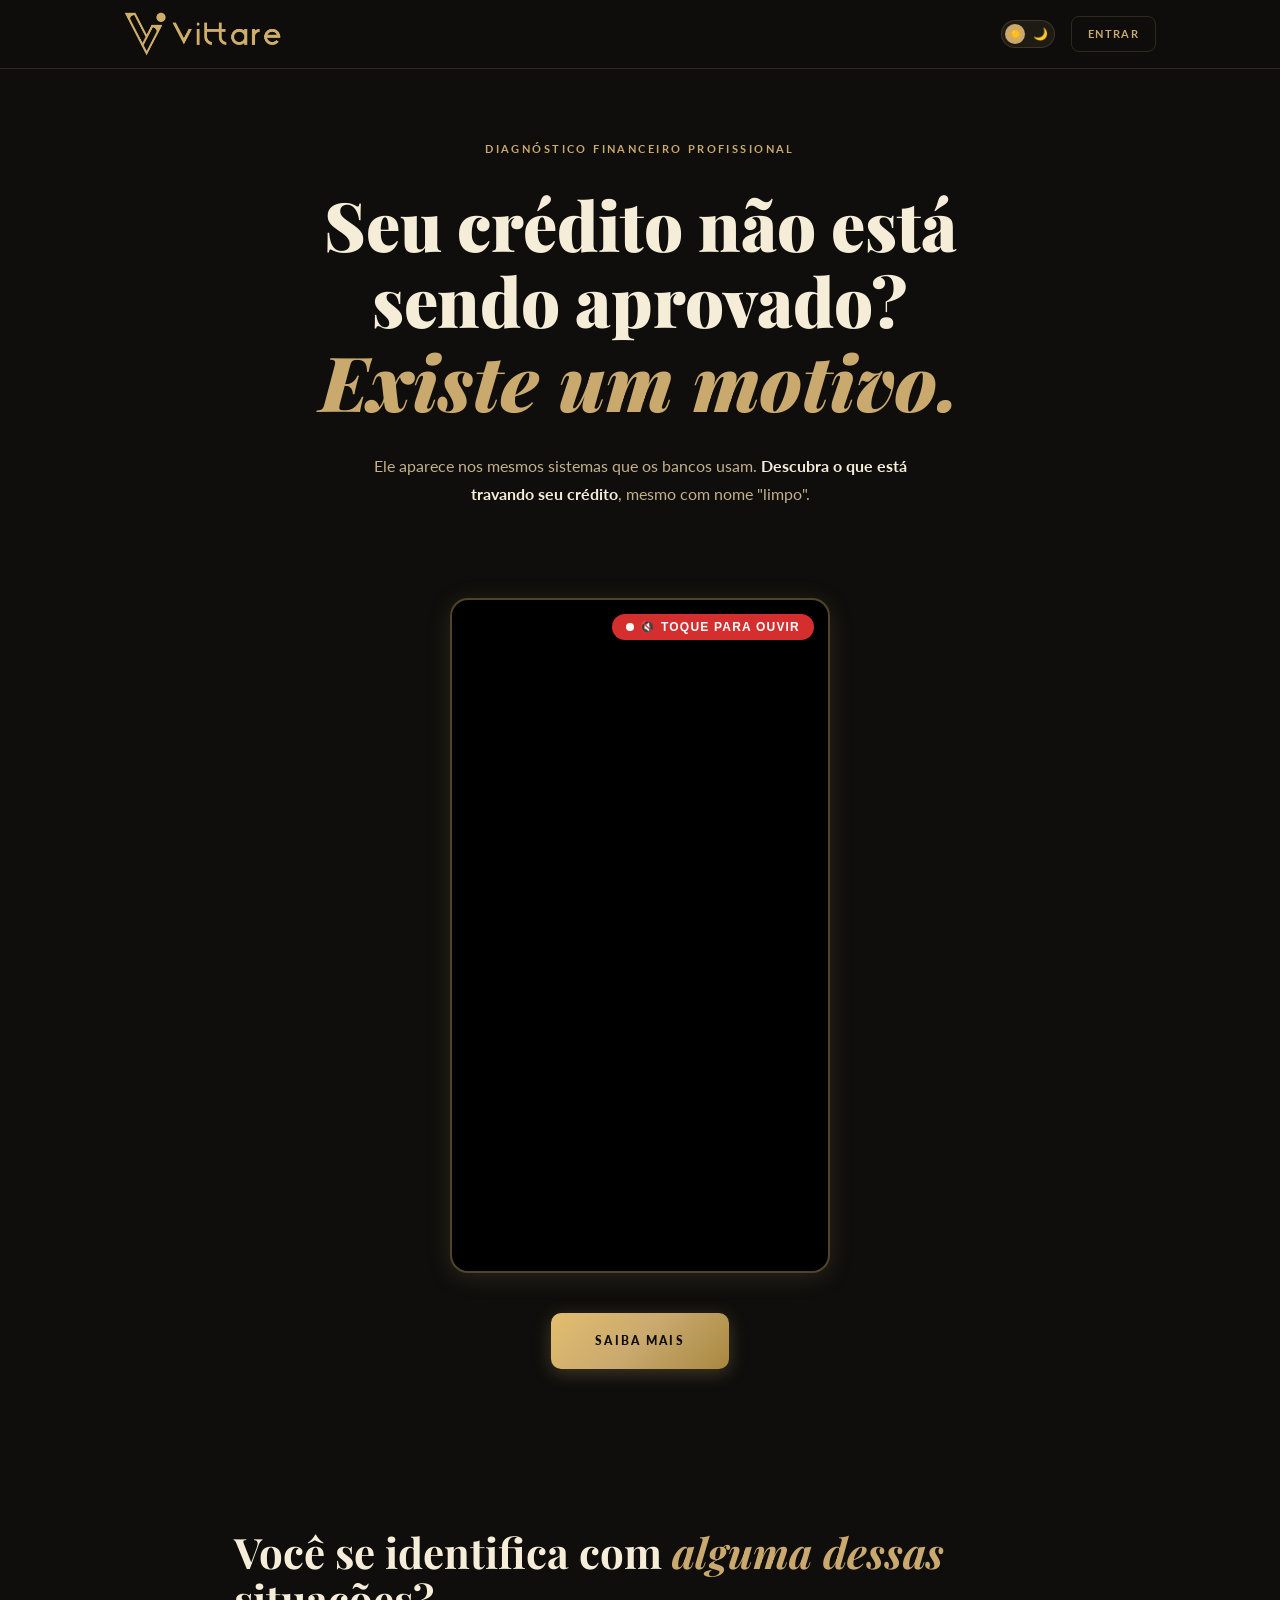
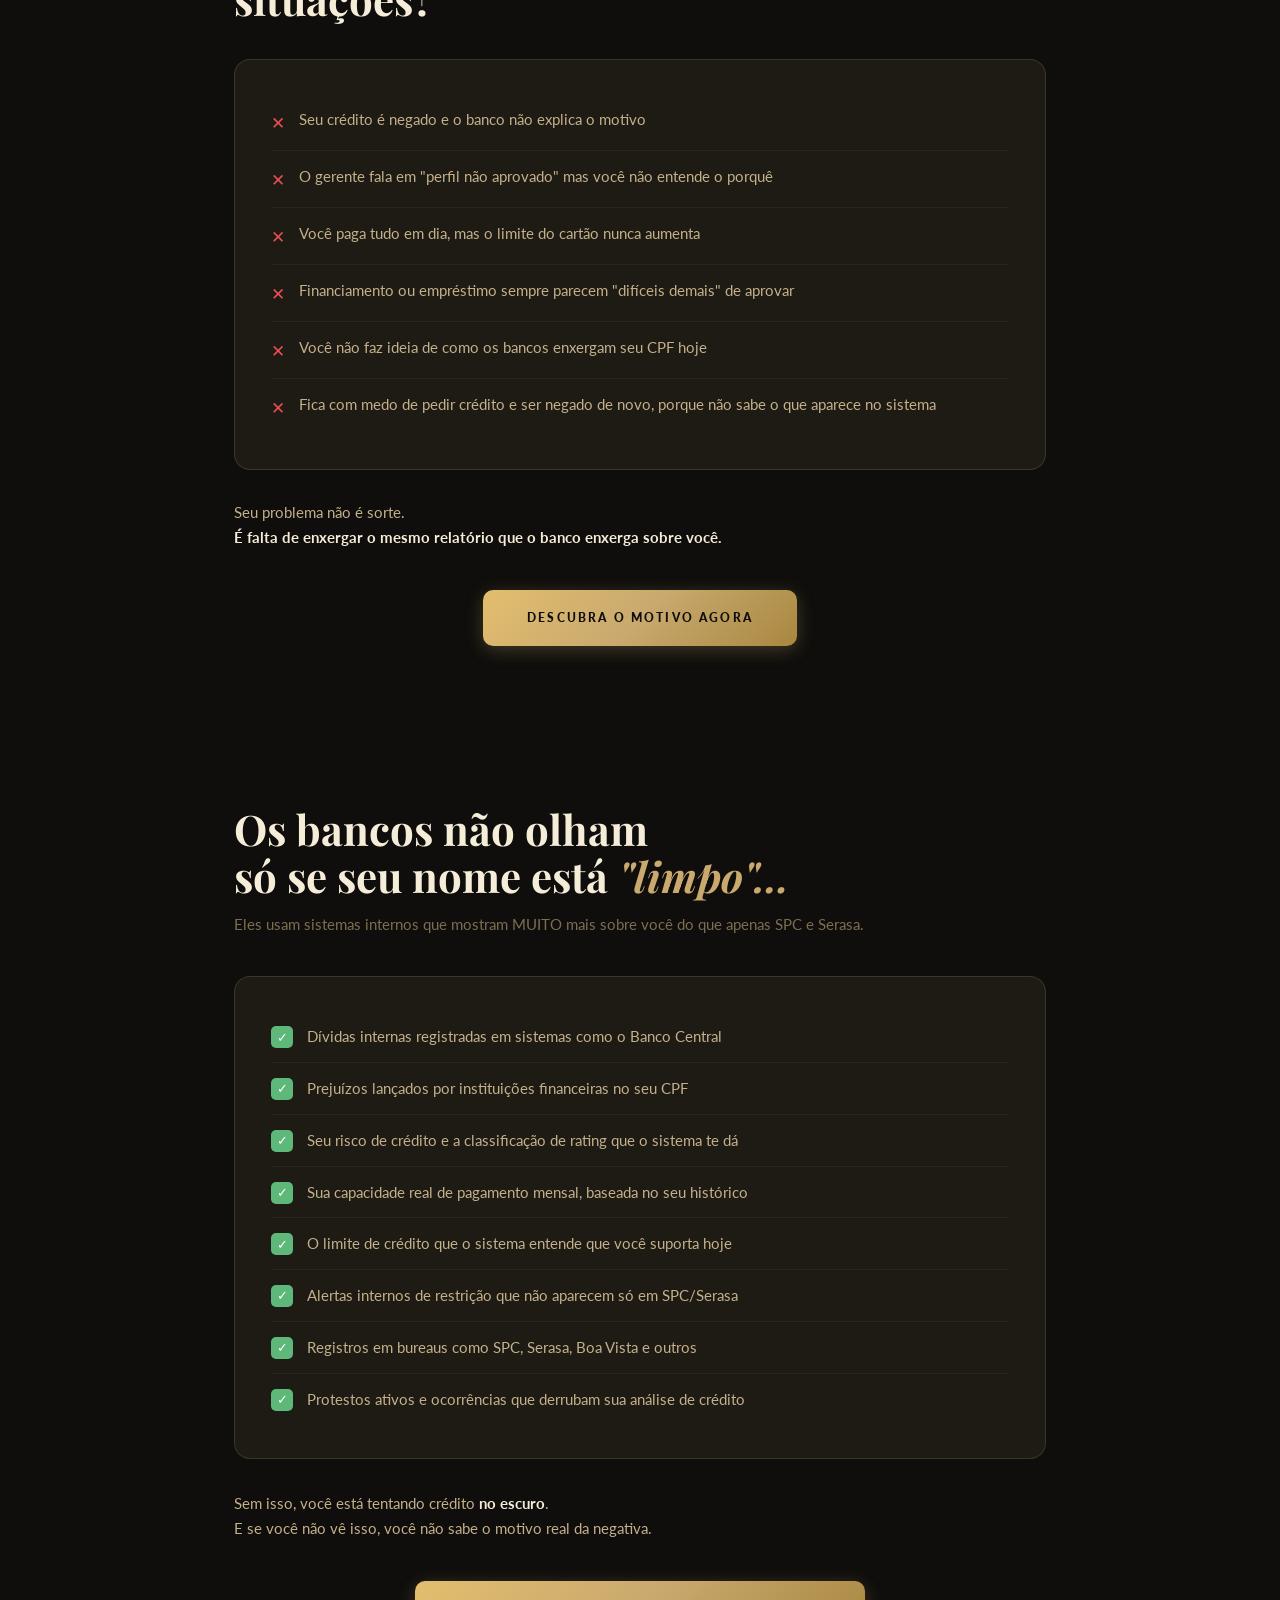
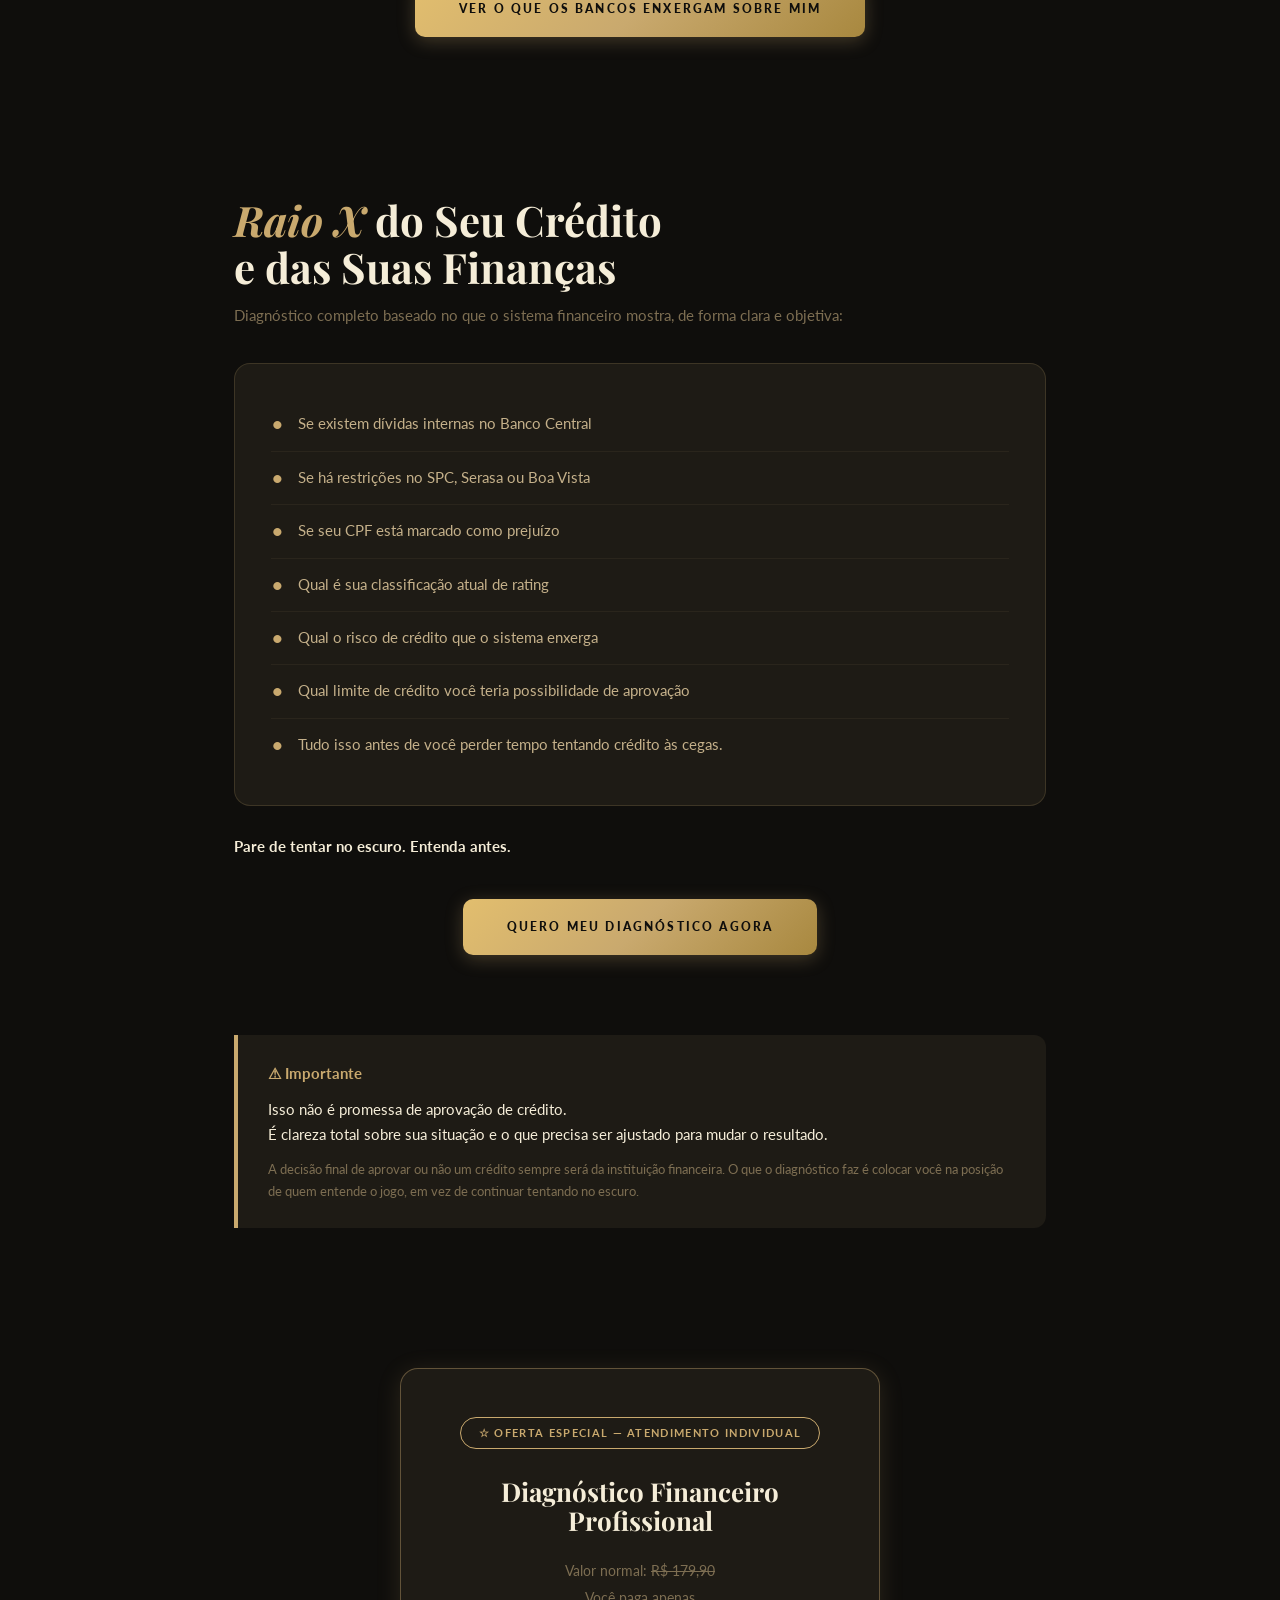
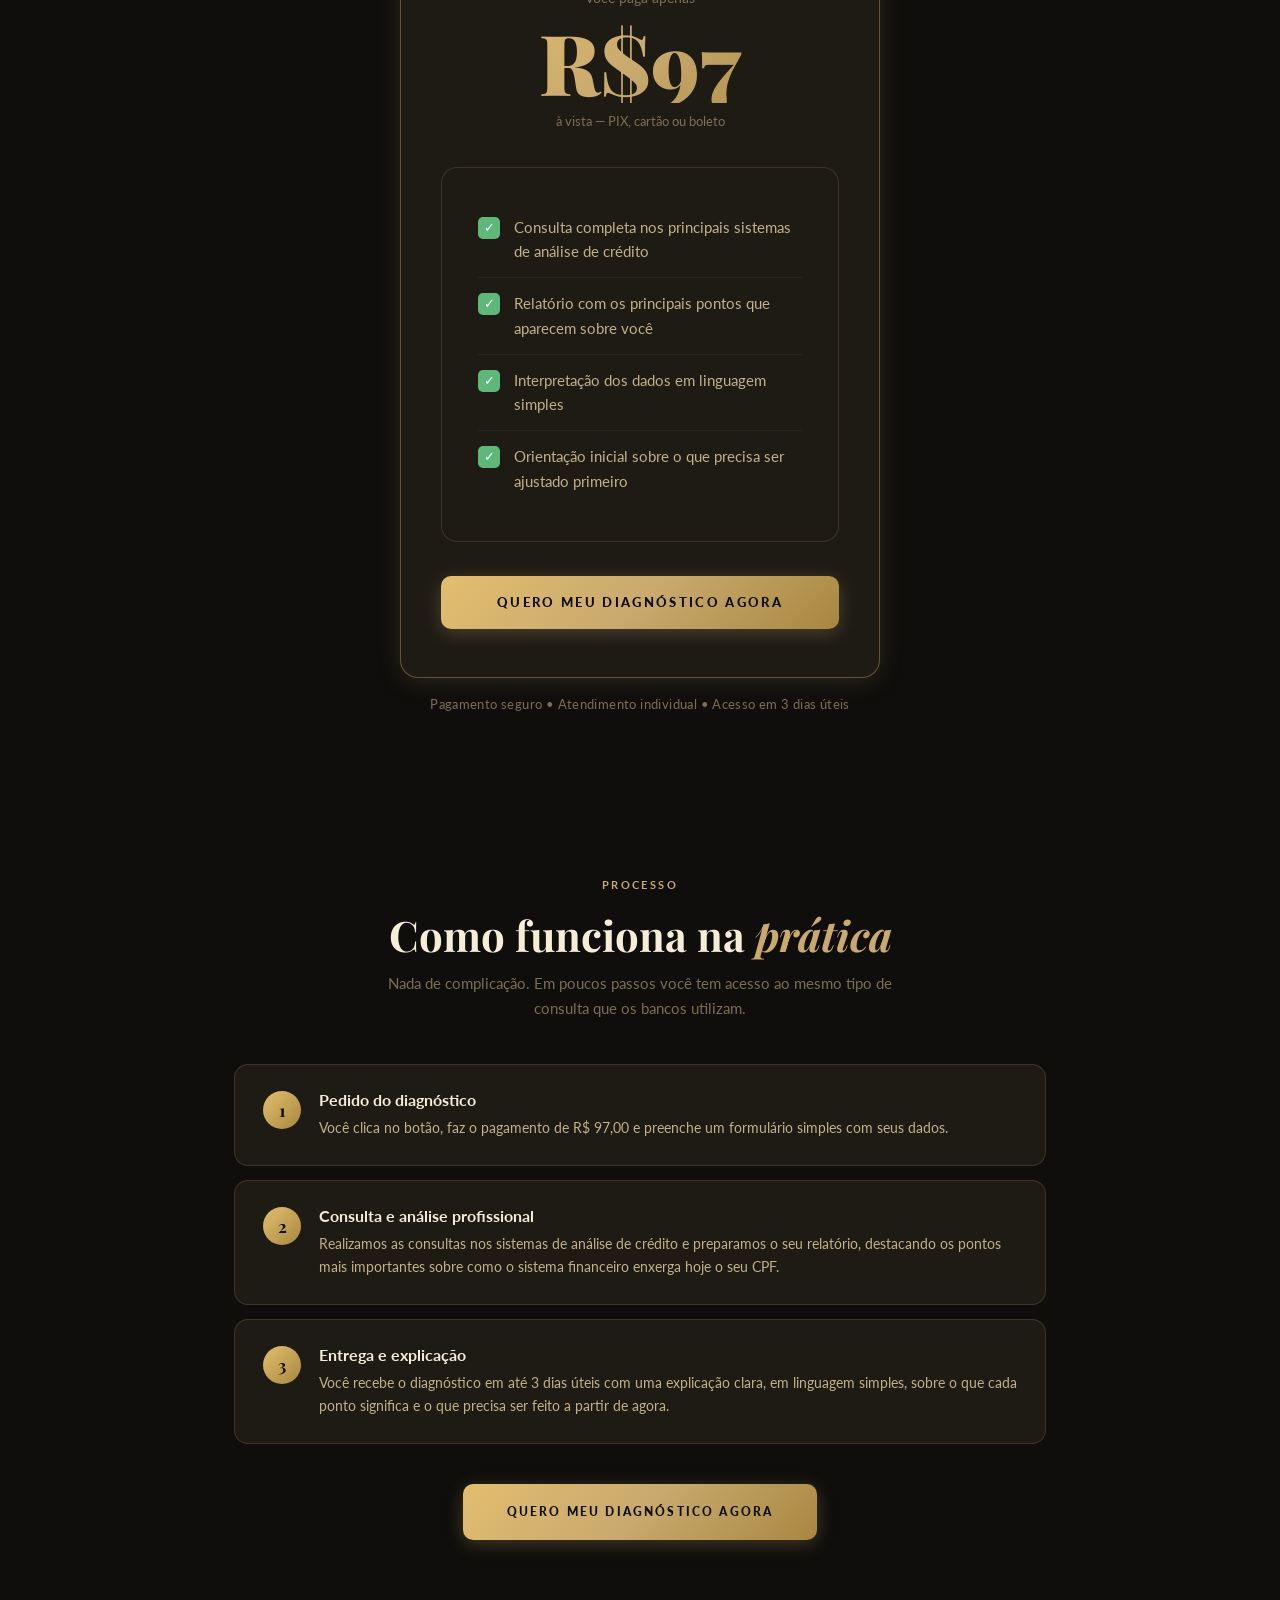
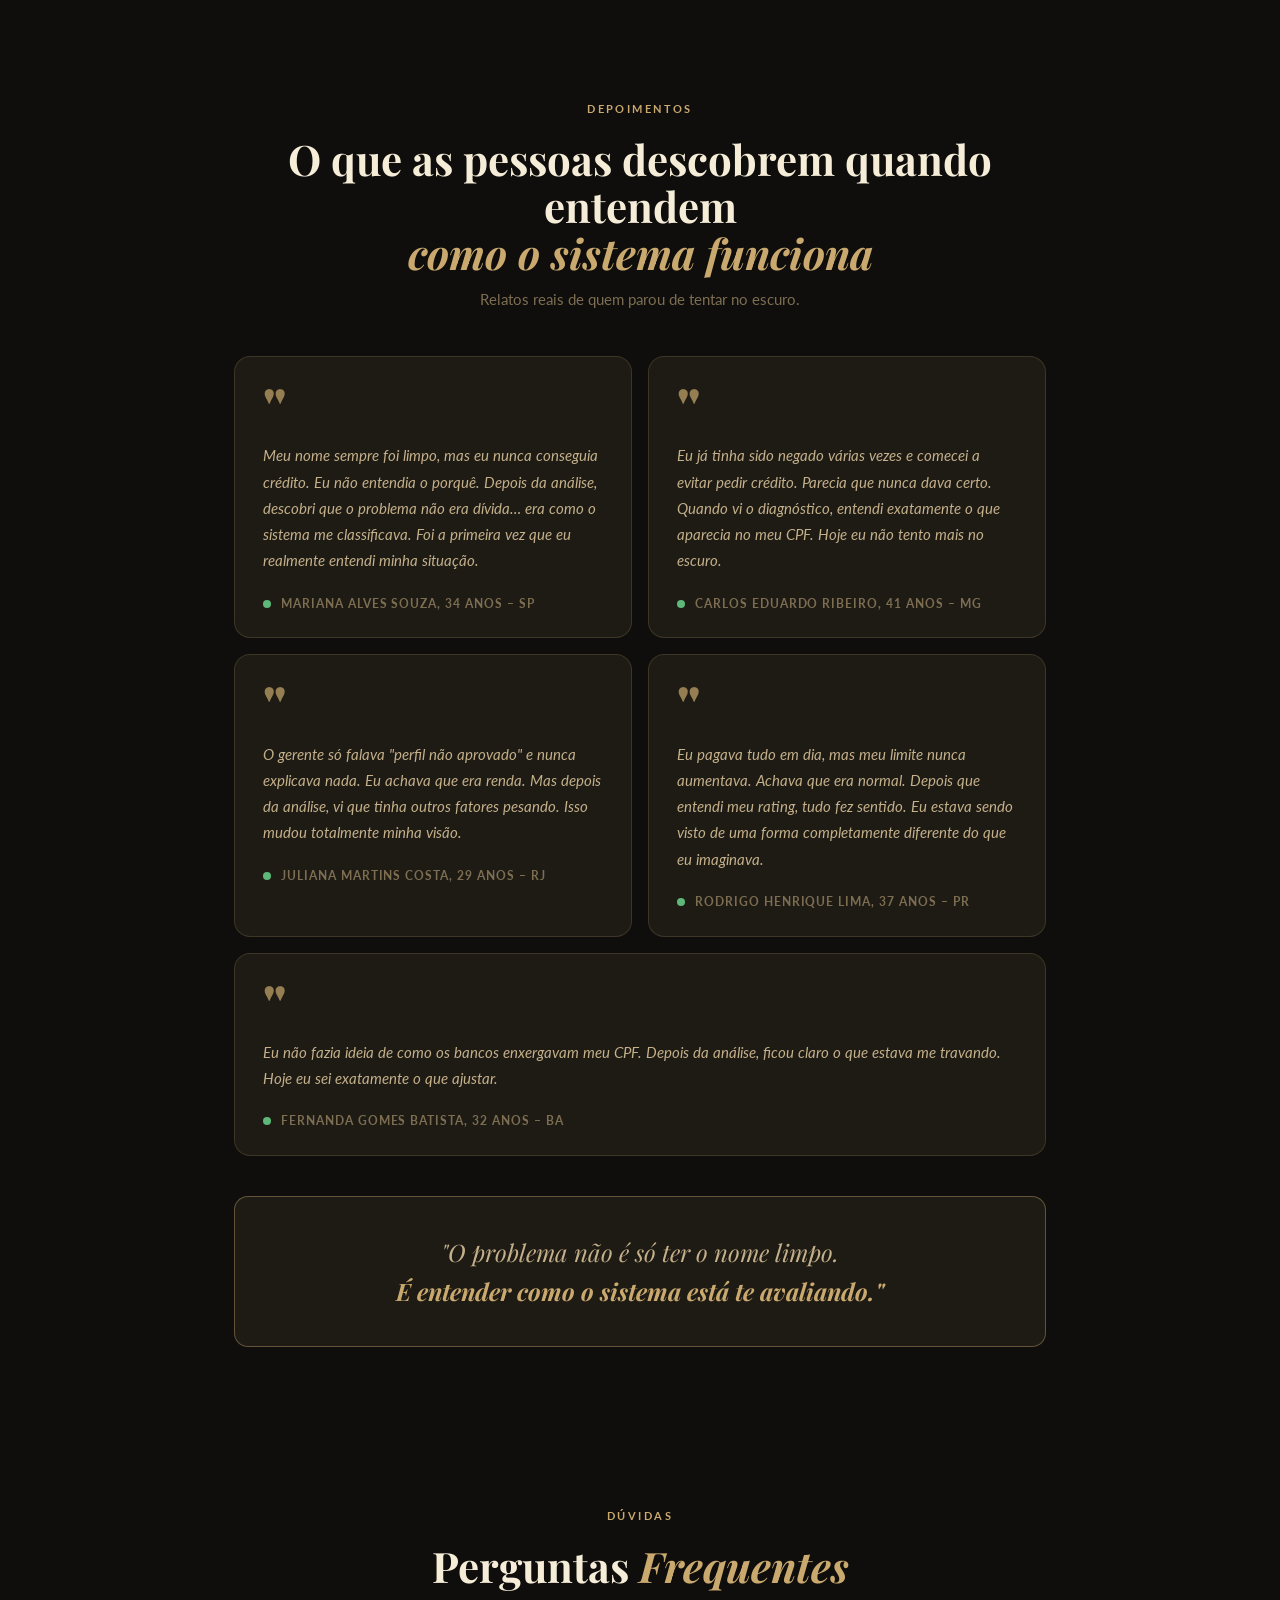
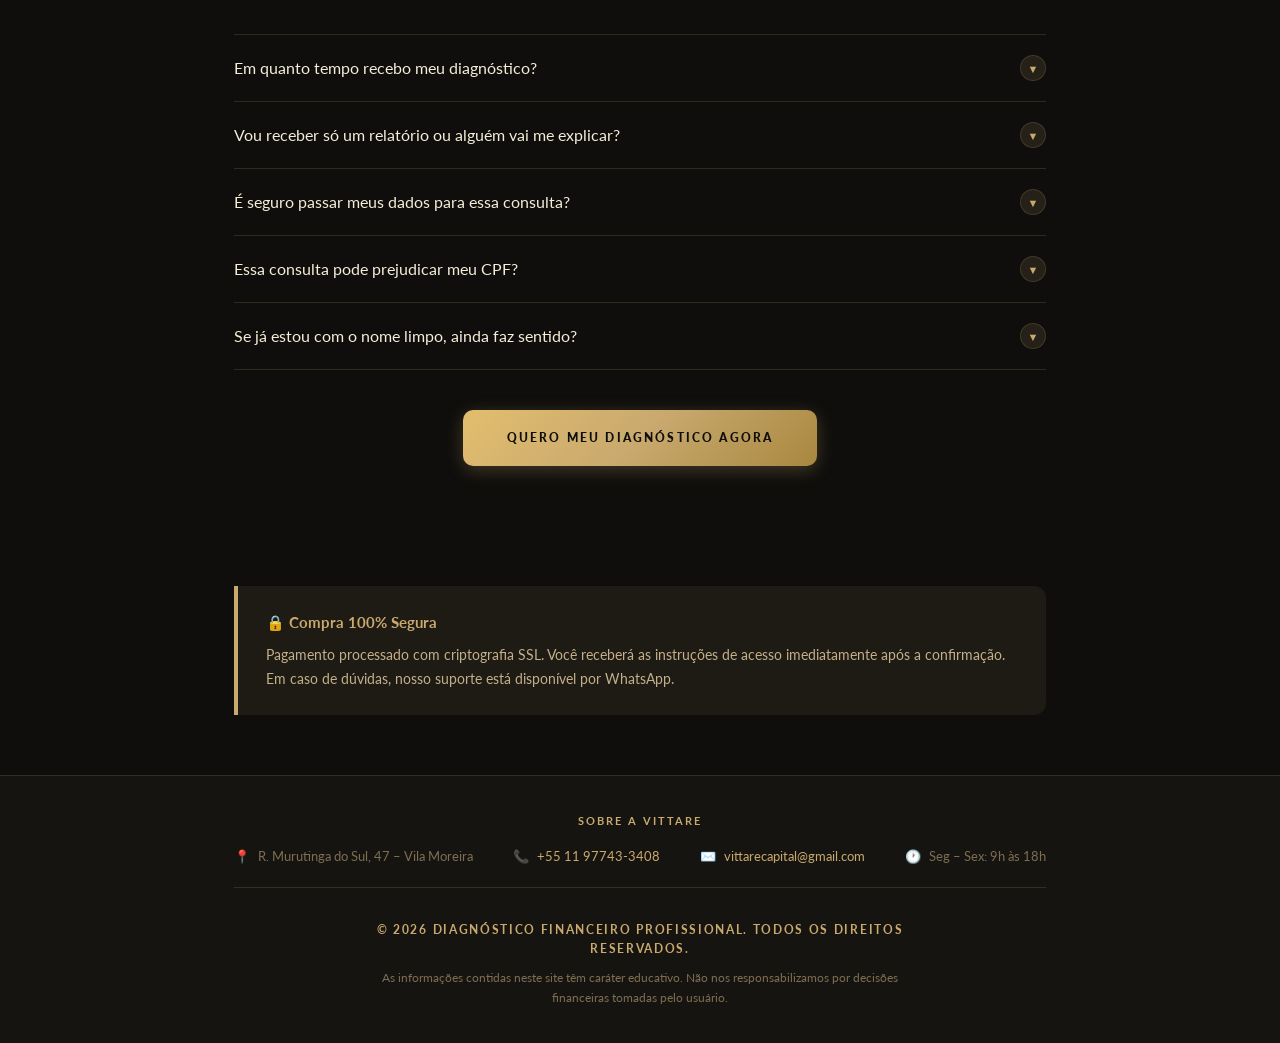
==== commit f83b1260: "Titulo trocado e icon trocado Updated the page title and favicon links." ====
--- a/index.html
+++ b/index.html
@@ -3,12 +3,12 @@
 <head>
   <meta charset="UTF-8"/>
   <meta name="viewport" content="width=device-width, initial-scale=1.0"/>
-  <title>Diagnóstico Financeiro Profissional | Vittare</title>
+  <title>Diagnóstico Financeiro Profissional</title>
   <meta name="description" content="Descubra o que está travando seu crédito. Diagnóstico financeiro profissional baseado nos mesmos sistemas que os bancos usam."/>
 
   <!-- Vittare logo como favicon na aba do navegador -->
-  <link rel="icon" type="image/svg+xml" href="favicon.svg"/>
-  <link rel="shortcut icon" href="favicon.svg"/>
+  <link rel="icon" type="image/svg+xml" href="logo.png"/>
+  <link rel="shortcut icon" href="logo.png"/>
 
   <link rel="preconnect" href="https://fonts.googleapis.com"/>
   <link rel="preconnect" href="https://fonts.gstatic.com" crossorigin/>
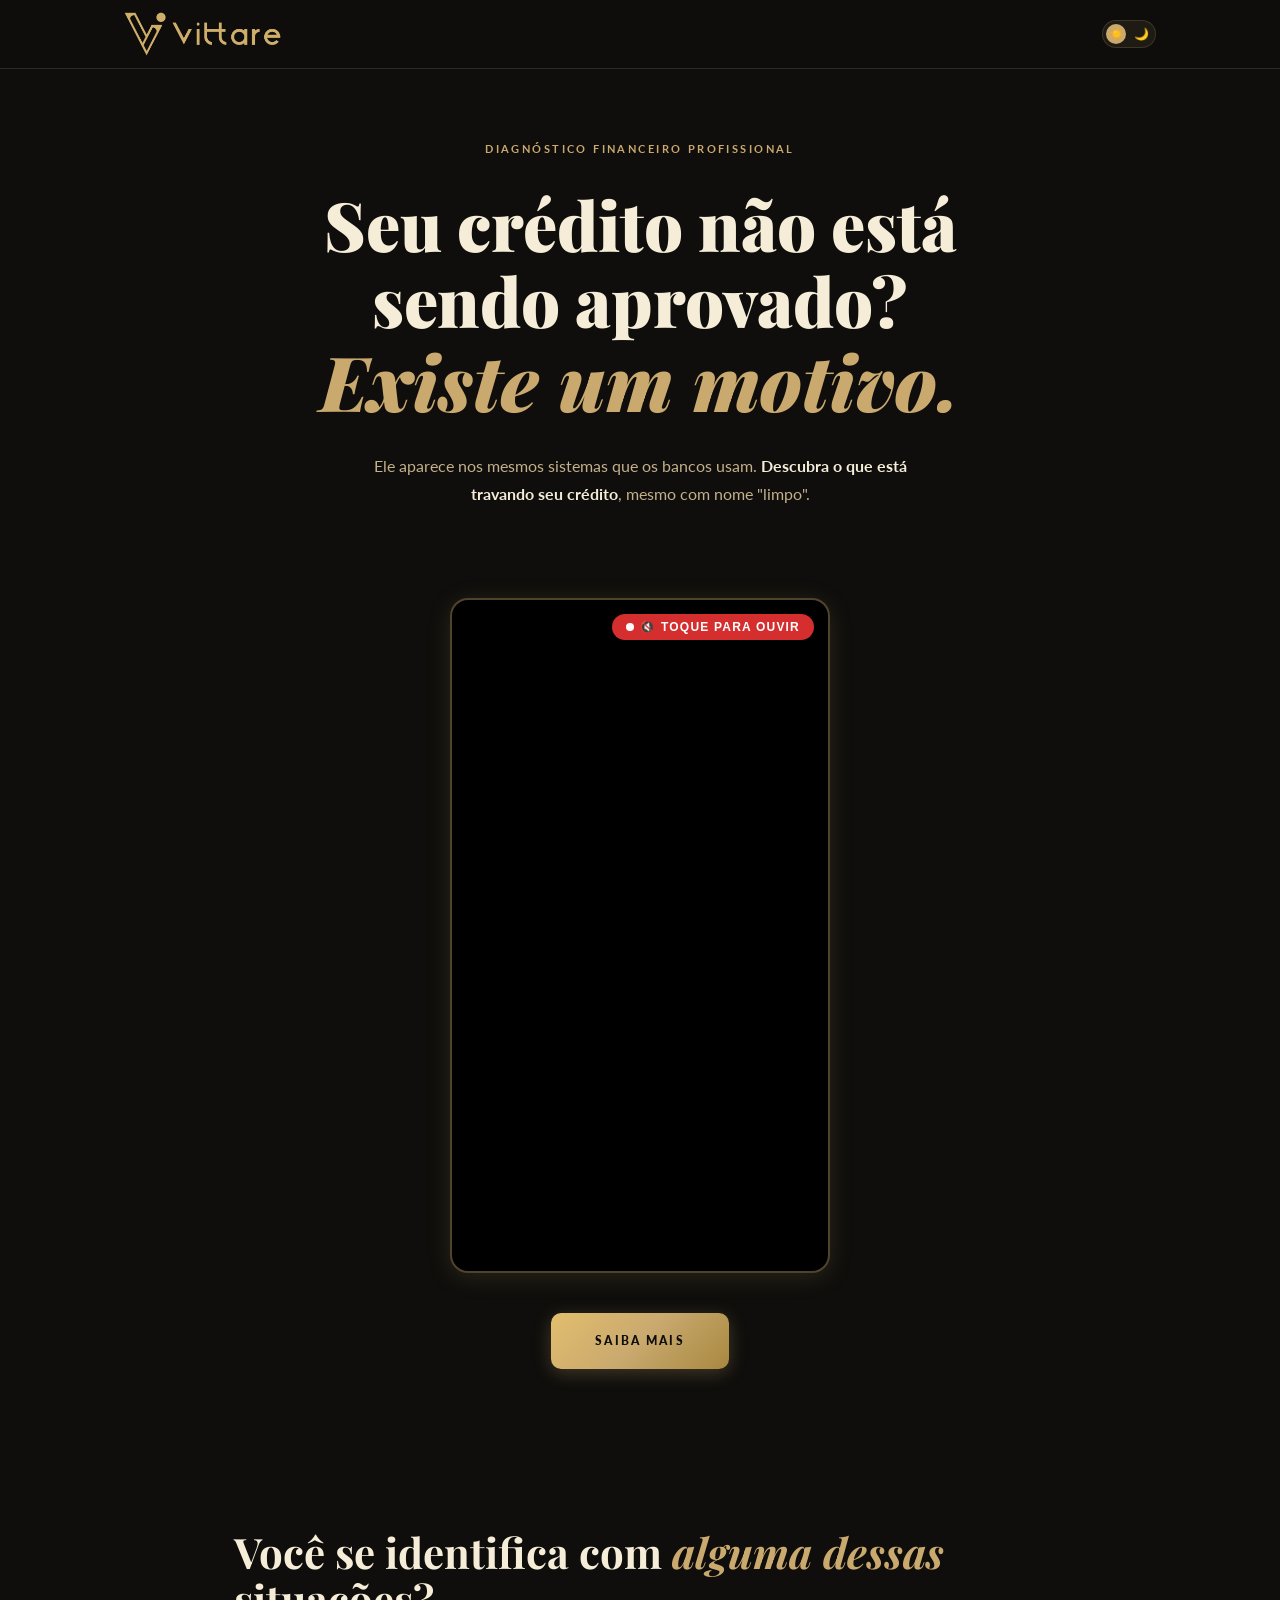
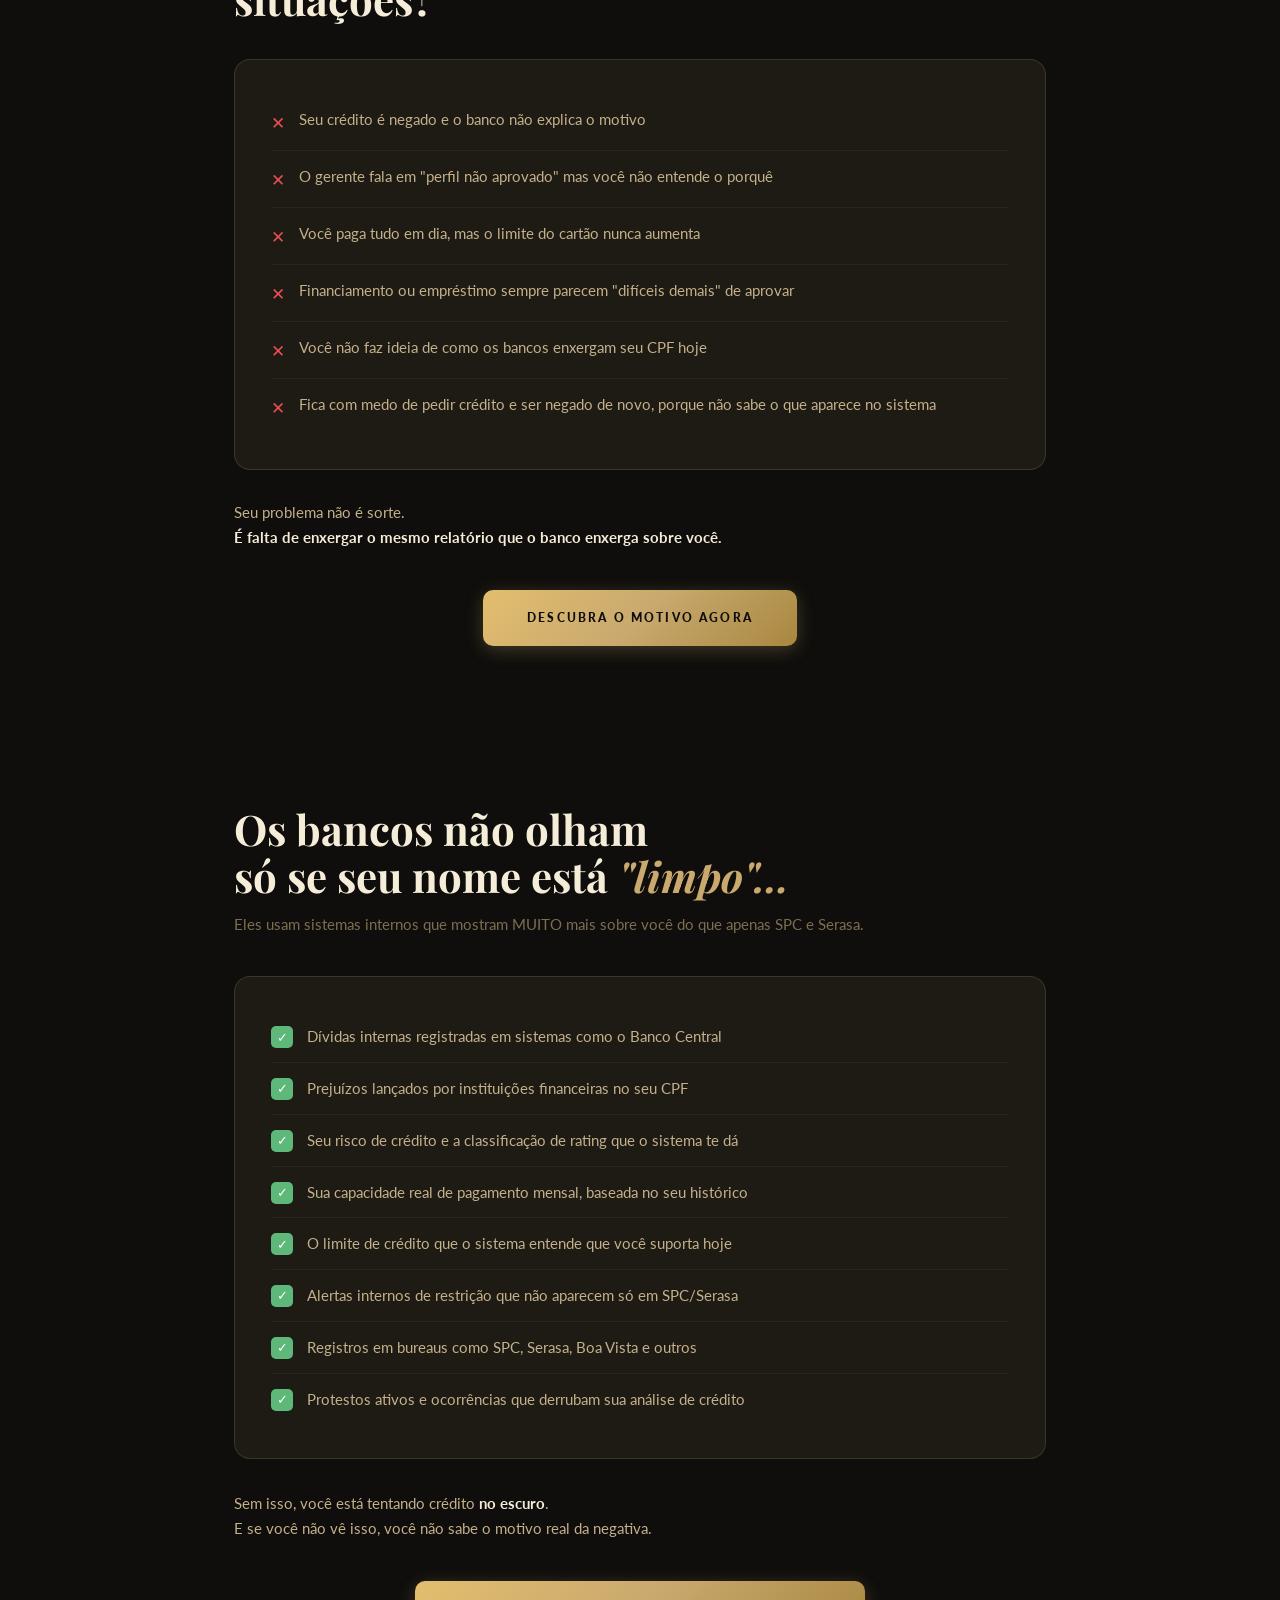
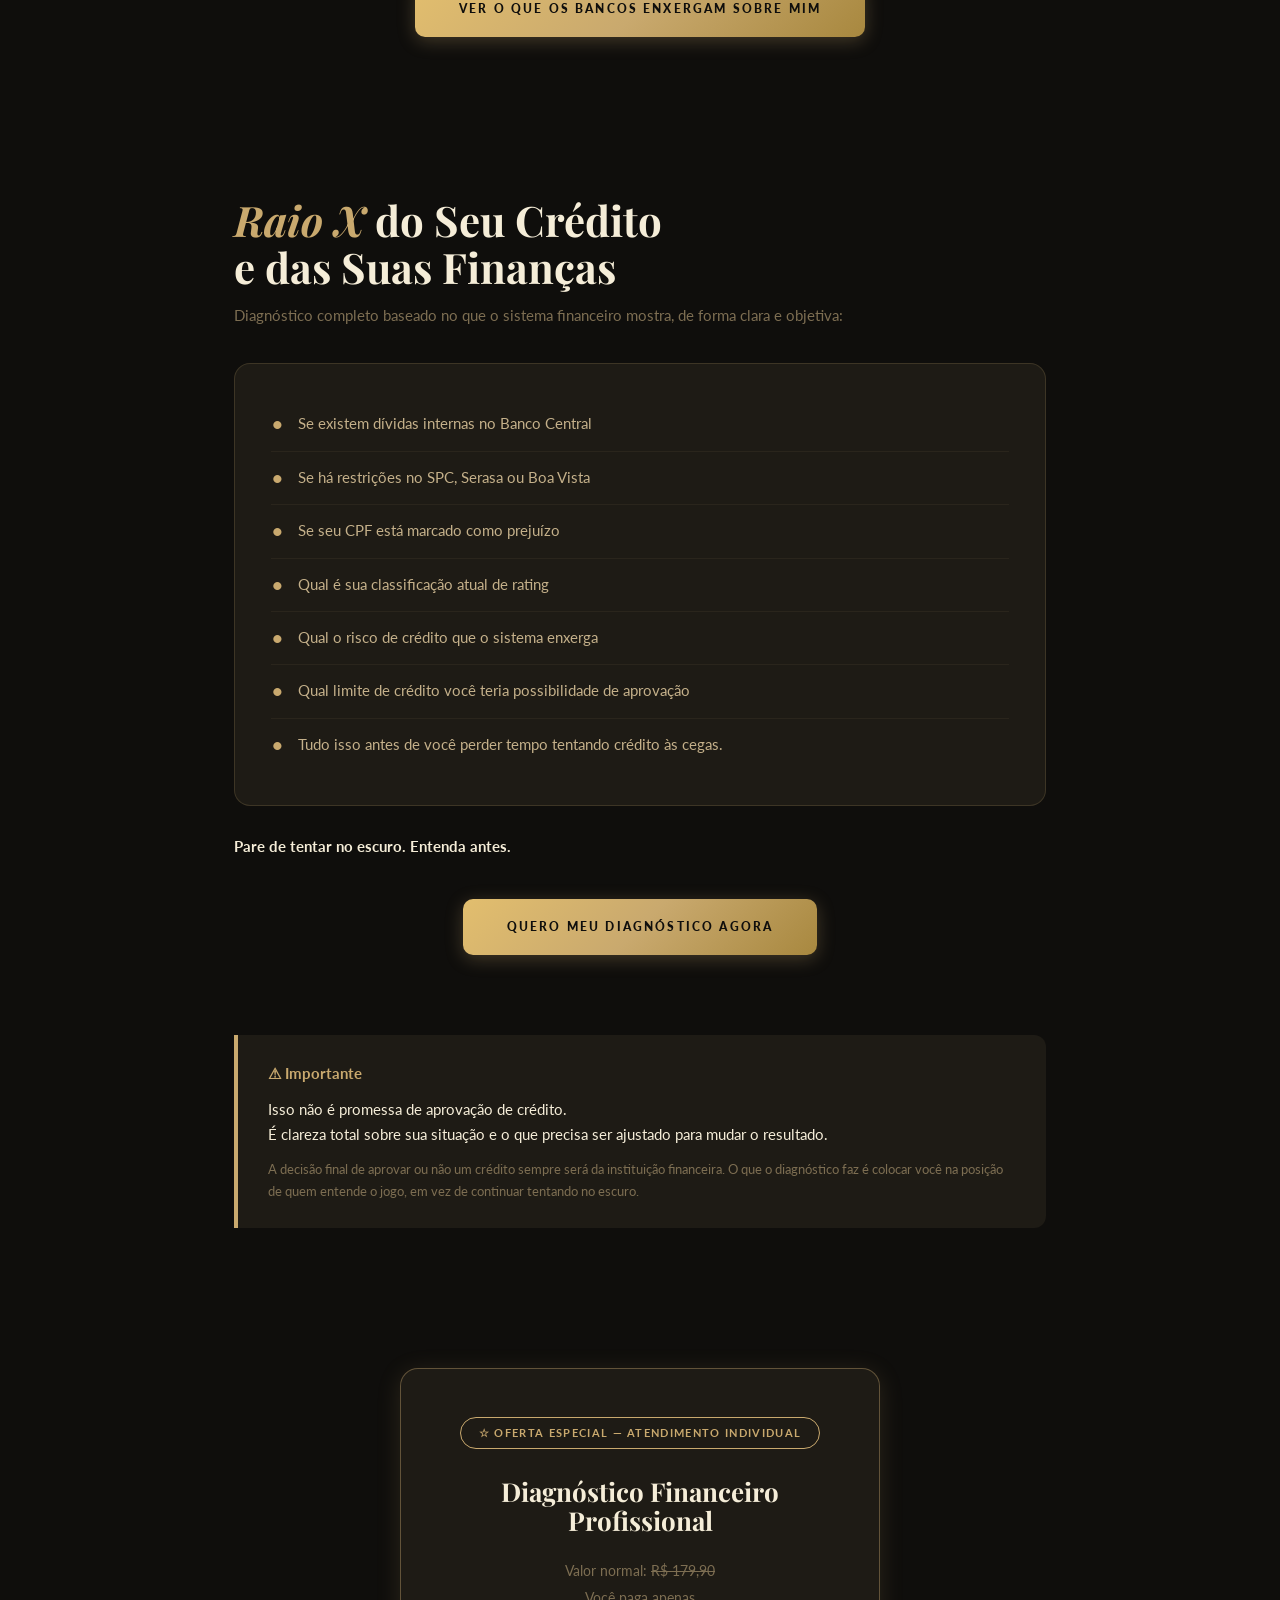
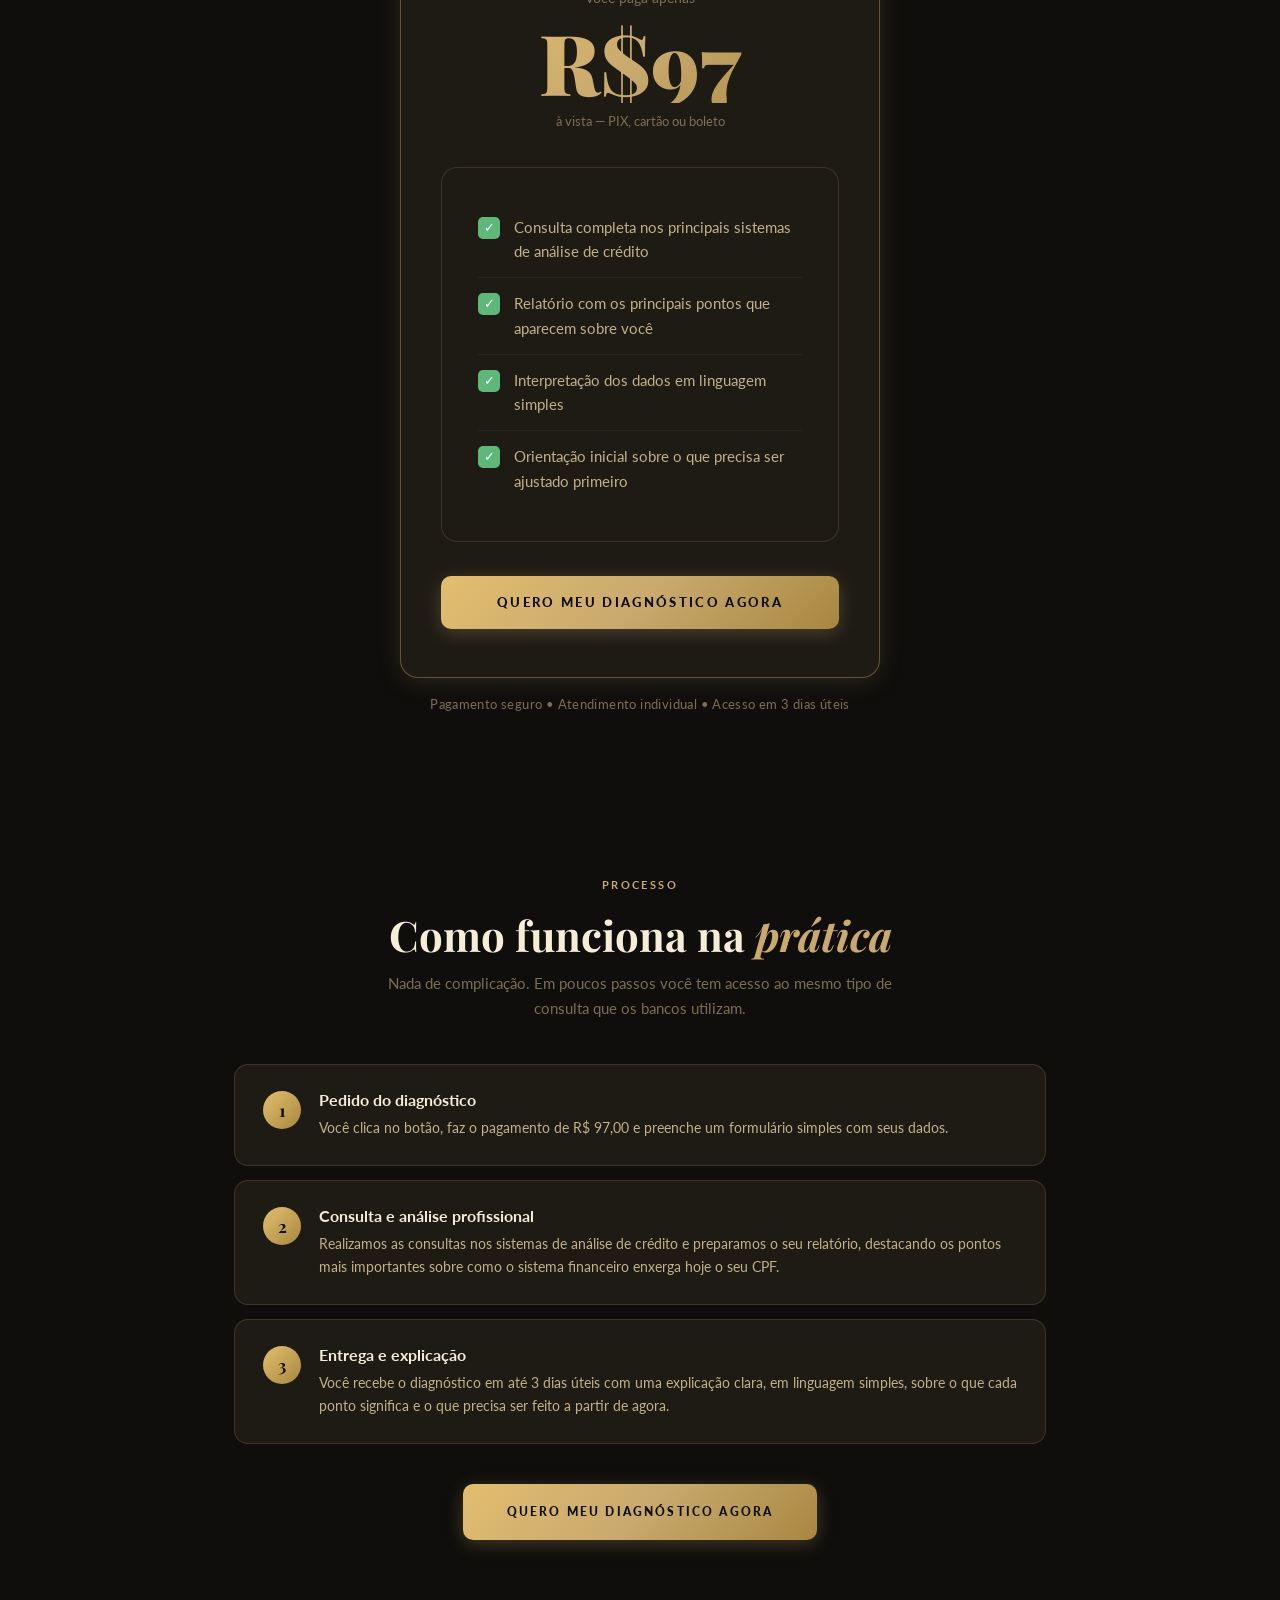
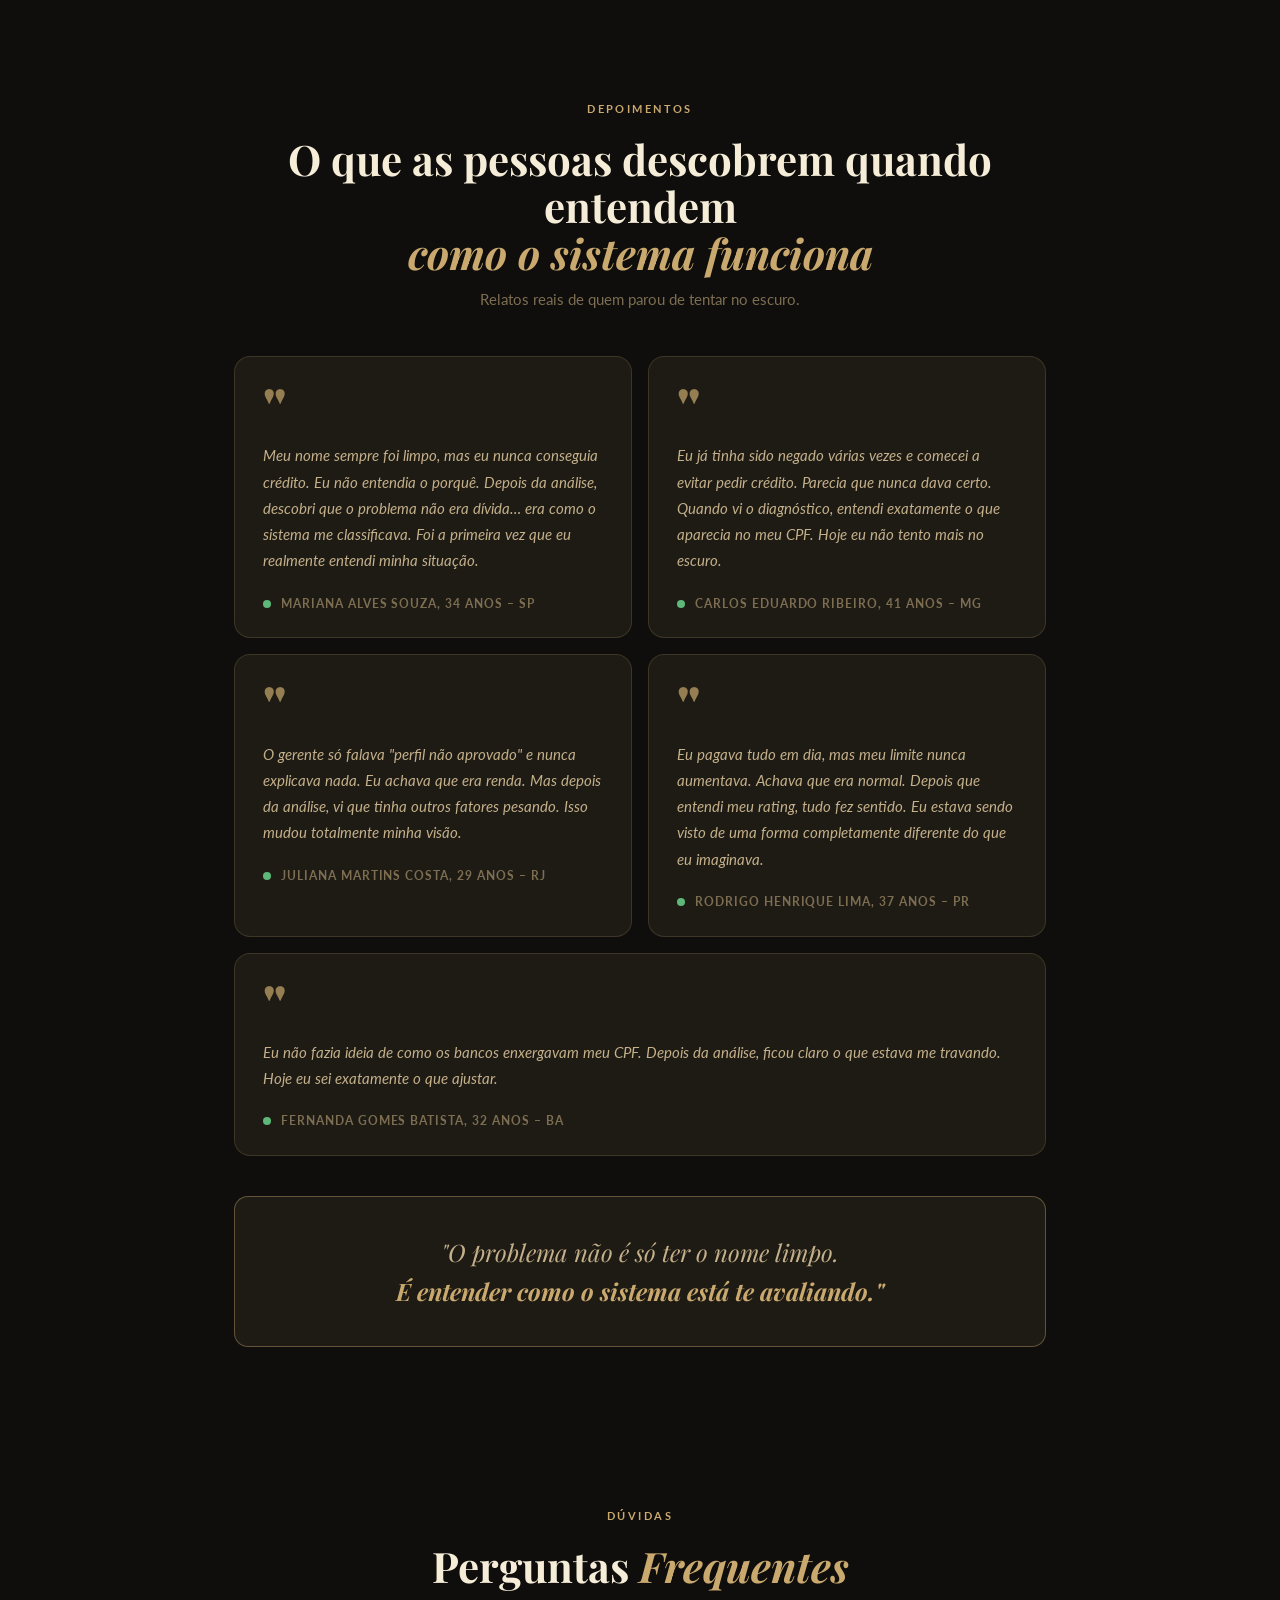
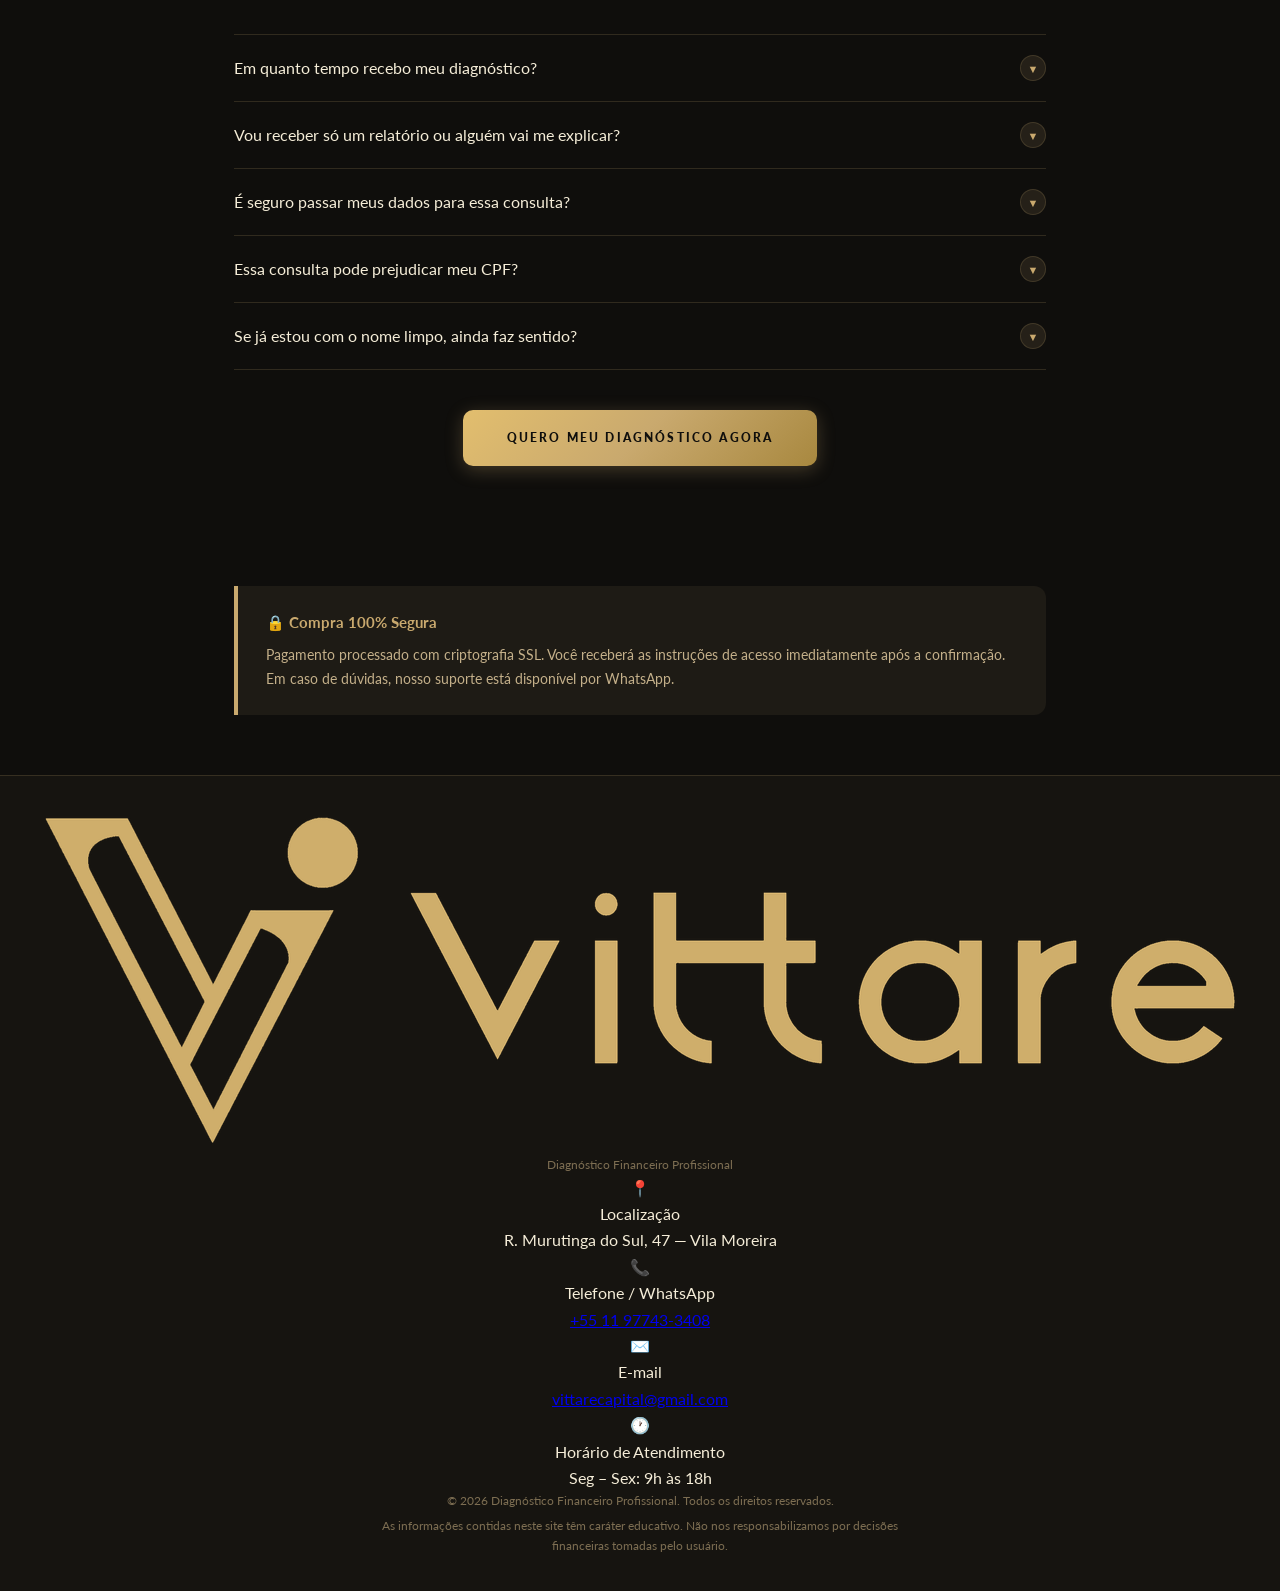
==== commit b9af75cb: "Sem Login" ====
--- a/index.html
+++ b/index.html
@@ -3,12 +3,12 @@
 <head>
   <meta charset="UTF-8"/>
   <meta name="viewport" content="width=device-width, initial-scale=1.0"/>
-  <title>Diagnóstico Financeiro Profissional</title>
+  <title>Diagnóstico Financeiro Profissional | Vittare</title>
   <meta name="description" content="Descubra o que está travando seu crédito. Diagnóstico financeiro profissional baseado nos mesmos sistemas que os bancos usam."/>
 
   <!-- Vittare logo como favicon na aba do navegador -->
-  <link rel="icon" type="image/svg+xml" href="logo.png"/>
-  <link rel="shortcut icon" href="logo.png"/>
+  <link rel="icon" type="image/svg+xml" href="favicon.svg"/>
+  <link rel="shortcut icon" href="favicon.svg"/>
 
   <link rel="preconnect" href="https://fonts.googleapis.com"/>
   <link rel="preconnect" href="https://fonts.gstatic.com" crossorigin/>
@@ -61,27 +61,8 @@
     }
     .vc-progress-fill {
       height: 100%; background: var(--gold); border-radius: 2px;
-      width: 0%; pointer-events: none; position: relative;
-    }
-    .vc-progress-fill::after {
-      content: '';
-      position: absolute;
-      right: -6px; top: 50%;
-      transform: translateY(-50%) scale(0);
-      width: 12px; height: 12px;
-      border-radius: 50%;
-      background: var(--gold);
-      transition: transform 0.15s ease;
-      pointer-events: none;
-    }
-    .vc-progress:hover .vc-progress-fill::after {
-      transform: translateY(-50%) scale(1);
-    }
-    .vc-progress:hover {
-      height: 6px;
-      margin-top: -1px;
-    }
-    .vc-progress { transition: height 0.15s ease; }
+      width: 0%; pointer-events: none;
+    }
     .vc-time { font-size: 11px; color: rgba(255,255,255,0.8); flex-shrink: 0; }
 
     /* ── Sobre Nós ── */
@@ -91,31 +72,15 @@
     }
     .sobre-item {
       background: var(--bg-card); border: 1px solid var(--border);
-      border-radius: 14px; padding: 24px 22px;
-      display: flex; align-items: flex-start; gap: 14px;
-    }
-    .sobre-icon { font-size: 24px; flex-shrink: 0; margin-top: 2px; }
-    .sobre-label { font-size: 11px; font-weight: 700; letter-spacing: 0.1em; text-transform: uppercase; color: var(--gold); margin-bottom: 6px; }
-    .sobre-value { font-size: 15px; color: var(--text-secondary); }
-    .sobre-value a { color: var(--gold); text-decoration: none; }
+      border-radius: 14px; padding: 28px 24px;
+      display: flex; align-items: flex-start; gap: 16px;
+    }
+    .sobre-icon { font-size: 30px; flex-shrink: 0; margin-top: 2px; }
+    .sobre-label { font-size: 12px; font-weight: 700; letter-spacing: 0.12em; text-transform: uppercase; color: var(--gold); margin-bottom: 8px; }
+    .sobre-value { font-size: 17px; color: var(--text-secondary); line-height: 1.55; }
+    .sobre-value a { color: var(--gold); text-decoration: none; font-size: 17px; }
     .sobre-value a:hover { text-decoration: underline; }
     @media (max-width:640px) { .sobre-grid { grid-template-columns:1fr; } }
-
-    /* ── Login modal tabs ── */
-    .modal-tabs { display: flex; gap: 0; margin-bottom: 24px; border-bottom: 2px solid var(--border); }
-    .modal-tab {
-      flex: 1; background: none; border: none; padding: 12px 8px;
-      font-family: 'Lato', sans-serif; font-size: 13px; font-weight: 700;
-      letter-spacing: 0.08em; text-transform: uppercase;
-      color: var(--text-muted); cursor: pointer; border-bottom: 2px solid transparent;
-      margin-bottom: -2px; transition: all 0.2s;
-    }
-    .modal-tab.active { color: var(--gold); border-bottom-color: var(--gold); }
-    .tab-panel { display: none; }
-    .tab-panel.active { display: block; }
-
-    /* ── Register form ── */
-    .register-note { font-size: 13px; color: var(--text-muted); margin-bottom: 18px; line-height: 1.5; }
   </style>
 </head>
 <body>
@@ -135,90 +100,9 @@
         <span class="theme-toggle__icon theme-toggle__icon--light">☀️</span>
         <span class="theme-toggle__icon theme-toggle__icon--dark">🌙</span>
       </button>
-      <a href="#" class="btn-login-nav" id="openLogin"><span>Entrar</span></a>
     </div>
   </div>
 </nav>
-
-
-<!-- ══════════════════════════════════
-     LOGIN MODAL (Cliente + Admin tabs)
-══════════════════════════════════ -->
-<div class="modal-overlay" id="loginModal" role="dialog" aria-modal="true">
-  <div class="modal-box">
-    <button class="modal-close" id="closeLogin" aria-label="Fechar">✕</button>
-    <h2 style="margin-bottom:4px;">Acessar minha conta</h2>
-
-    <!-- Tabs -->
-    <div class="modal-tabs">
-      <button class="modal-tab active" data-tab="cliente">Sou Cliente</button>
-      <button class="modal-tab" data-tab="cadastro">Criar Conta</button>
-      <button class="modal-tab" data-tab="admin">Admin</button>
-    </div>
-
-    <!-- TAB: LOGIN CLIENTE -->
-    <div class="tab-panel active" id="tab-cliente">
-      <div class="form-group">
-        <label for="cliEmail">E-mail</label>
-        <input type="email" id="cliEmail" placeholder="seu@email.com" autocomplete="email"/>
-      </div>
-      <div class="form-group">
-        <label for="cliPass">Senha</label>
-        <input type="password" id="cliPass" placeholder="••••••••"/>
-      </div>
-      <p class="form-error" id="cliError">E-mail ou senha incorretos.</p>
-      <button class="btn-primary btn-full" id="cliLoginBtn" style="margin-top:8px;">Entrar</button>
-      <p style="text-align:center;font-size:13px;color:var(--text-muted);margin-top:16px;">
-        Não tem conta? Clique em <strong style="color:var(--gold);">Criar Conta</strong> acima.
-      </p>
-    </div>
-
-    <!-- TAB: CADASTRO CLIENTE -->
-    <div class="tab-panel" id="tab-cadastro">
-      <p class="register-note">Crie seu acesso. Após a compra, você poderá acompanhar seu diagnóstico por aqui.</p>
-      <div class="form-group">
-        <label>Nome Completo</label>
-        <input type="text" id="regNome" placeholder="Seu nome completo"/>
-      </div>
-      <div class="form-group">
-        <label>E-mail</label>
-        <input type="email" id="regEmail" placeholder="seu@email.com"/>
-      </div>
-      <div class="form-group">
-        <label>Telefone / WhatsApp</label>
-        <input type="text" id="regTel" placeholder="(11) 99999-9999"/>
-      </div>
-      <div class="form-group">
-        <label>Data de Nascimento</label>
-        <input type="date" id="regNasc"/>
-      </div>
-      <div class="form-group">
-        <label>Endereço Completo</label>
-        <input type="text" id="regEnd" placeholder="Rua, número, bairro, cidade – UF"/>
-      </div>
-      <div class="form-group">
-        <label>Senha</label>
-        <input type="password" id="regPass" placeholder="Crie uma senha"/>
-      </div>
-      <p class="form-error" id="regError"></p>
-      <button class="btn-primary btn-full" id="regBtn" style="margin-top:8px;">Criar Conta</button>
-    </div>
-
-    <!-- TAB: ADMIN -->
-    <div class="tab-panel" id="tab-admin">
-      <div class="form-group">
-        <label for="adminEmail">E-mail Admin</label>
-        <input type="email" id="adminEmail" placeholder="admin@vittare.com"/>
-      </div>
-      <div class="form-group">
-        <label for="adminPass">Senha</label>
-        <input type="password" id="adminPass" placeholder="••••••••"/>
-      </div>
-      <p class="form-error" id="adminError">Credenciais incorretas.</p>
-      <button class="btn-primary btn-full" id="adminLoginBtn" style="margin-top:8px;">Entrar como Admin</button>
-    </div>
-  </div>
-</div>
 
 
 <!-- ══════════════════════════════════
@@ -300,7 +184,7 @@
     </p>
 
     <div class="btn-center">
-      <a href="https://payfast.greenn.com.br/5f3aq2n" class="btn-primary" target="_blank" rel="noopener" onclick="checkLoginBeforeBuy(event)">Descubra o Motivo Agora</a>
+      <a href="https://payfast.greenn.com.br/5f3aq2n" class="btn-primary" target="_blank" rel="noopener">Descubra o Motivo Agora</a>
     </div>
   </div>
 </section>
@@ -333,7 +217,7 @@
     </p>
 
     <div class="btn-center">
-      <a href="https://payfast.greenn.com.br/5f3aq2n" class="btn-primary" target="_blank" rel="noopener" onclick="checkLoginBeforeBuy(event)">Ver o que os bancos enxergam sobre mim</a>
+      <a href="https://payfast.greenn.com.br/5f3aq2n" class="btn-primary" target="_blank" rel="noopener">Ver o que os bancos enxergam sobre mim</a>
     </div>
   </div>
 </section>
@@ -366,7 +250,7 @@
     </p>
 
     <div class="btn-center">
-      <a href="https://payfast.greenn.com.br/5f3aq2n" class="btn-primary" target="_blank" rel="noopener" onclick="checkLoginBeforeBuy(event)">Quero Meu Diagnóstico Agora</a>
+      <a href="https://payfast.greenn.com.br/5f3aq2n" class="btn-primary" target="_blank" rel="noopener">Quero Meu Diagnóstico Agora</a>
     </div>
   </div>
 </section>
@@ -408,7 +292,7 @@
         <li><span class="icon-chk">✓</span> Orientação inicial sobre o que precisa ser ajustado primeiro</li>
       </ul>
 
-      <a href="https://payfast.greenn.com.br/5f3aq2n" class="btn-primary btn-full" target="_blank" rel="noopener" onclick="checkLoginBeforeBuy(event)">Quero Meu Diagnóstico Agora</a>
+      <a href="https://payfast.greenn.com.br/5f3aq2n" class="btn-primary btn-full" target="_blank" rel="noopener">Quero Meu Diagnóstico Agora</a>
     </div>
 
     <p class="trust-bar">Pagamento seguro &bull; Atendimento individual &bull; Acesso em 3 dias úteis</p>
@@ -454,7 +338,7 @@
     </div>
 
     <div class="btn-center">
-      <a href="https://payfast.greenn.com.br/5f3aq2n" class="btn-primary" target="_blank" rel="noopener" onclick="checkLoginBeforeBuy(event)">Quero Meu Diagnóstico Agora</a>
+      <a href="https://payfast.greenn.com.br/5f3aq2n" class="btn-primary" target="_blank" rel="noopener">Quero Meu Diagnóstico Agora</a>
     </div>
   </div>
 </section>
@@ -563,13 +447,10 @@
     </ul>
 
     <div class="btn-center">
-      <a href="https://payfast.greenn.com.br/5f3aq2n" class="btn-primary" target="_blank" rel="noopener" onclick="checkLoginBeforeBuy(event)">Quero Meu Diagnóstico Agora</a>
-    </div>
-  </div>
-</section>
-
-
-<!-- Sobre nós movido para o rodapé -->
+      <a href="https://payfast.greenn.com.br/5f3aq2n" class="btn-primary" target="_blank" rel="noopener">Quero Meu Diagnóstico Agora</a>
+    </div>
+  </div>
+</section>
 
 
 <!-- ══════════════════════════════════
@@ -585,31 +466,64 @@
 </section>
 
 <footer>
-  <!-- Sobre nós compacto no rodapé -->
-  <div style="max-width:860px;margin:0 auto 32px;padding:0 24px;">
-    <p style="font-size:11px;font-weight:700;letter-spacing:0.18em;text-transform:uppercase;color:var(--gold);margin-bottom:16px;text-align:center;">Sobre a Vittare</p>
-    <div style="display:flex;flex-wrap:wrap;justify-content:center;gap:20px 40px;margin-bottom:8px;">
-      <div style="display:flex;align-items:center;gap:8px;font-size:13px;color:var(--text-muted);">
-        <span>📍</span>
-        <span>R. Murutinga do Sul, 47 – Vila Moreira</span>
-      </div>
-      <div style="display:flex;align-items:center;gap:8px;font-size:13px;color:var(--text-muted);">
-        <span>📞</span>
-        <a href="https://api.whatsapp.com/send/?phone=5511977433408" target="_blank" style="color:var(--gold);text-decoration:none;">+55 11 97743-3408</a>
-      </div>
-      <div style="display:flex;align-items:center;gap:8px;font-size:13px;color:var(--text-muted);">
-        <span>✉️</span>
-        <a href="mailto:vittarecapital@gmail.com" style="color:var(--gold);text-decoration:none;">vittarecapital@gmail.com</a>
-      </div>
-      <div style="display:flex;align-items:center;gap:8px;font-size:13px;color:var(--text-muted);">
-        <span>🕐</span>
-        <span>Seg – Sex: 9h às 18h</span>
-      </div>
-    </div>
-    <div style="height:1px;background:var(--border);margin:20px 0;"></div>
-  </div>
-  <p class="foot-brand">© 2026 Diagnóstico Financeiro Profissional. Todos os direitos reservados.</p>
-  <p>As informações contidas neste site têm caráter educativo. Não nos responsabilizamos por decisões financeiras tomadas pelo usuário.</p>
+  <div class="footer-inner">
+
+    <!-- Logo + tagline -->
+    <div class="footer-brand-col">
+      <img src="logo_dark.png" alt="Vittare" class="footer-logo" id="footerLogo"
+           onerror="this.style.display='none';this.nextElementSibling.style.display='block'"/>
+      <span class="footer-logo-text" style="display:none">VITTARE</span>
+      <p class="footer-tagline">Diagnóstico Financeiro Profissional</p>
+    </div>
+
+    <!-- Divider -->
+    <div class="footer-divider"></div>
+
+    <!-- Contact info row -->
+    <div class="footer-contacts">
+      <div class="footer-contact-item">
+        <span class="footer-contact-icon">📍</span>
+        <div>
+          <div class="footer-contact-label">Localização</div>
+          <div class="footer-contact-value">R. Murutinga do Sul, 47 — Vila Moreira</div>
+        </div>
+      </div>
+      <div class="footer-contact-item">
+        <span class="footer-contact-icon">📞</span>
+        <div>
+          <div class="footer-contact-label">Telefone / WhatsApp</div>
+          <div class="footer-contact-value">
+            <a href="https://api.whatsapp.com/send/?phone=5511977433408" target="_blank">+55 11 97743-3408</a>
+          </div>
+        </div>
+      </div>
+      <div class="footer-contact-item">
+        <span class="footer-contact-icon">✉️</span>
+        <div>
+          <div class="footer-contact-label">E-mail</div>
+          <div class="footer-contact-value">
+            <a href="mailto:vittarecapital@gmail.com">vittarecapital@gmail.com</a>
+          </div>
+        </div>
+      </div>
+      <div class="footer-contact-item">
+        <span class="footer-contact-icon">🕐</span>
+        <div>
+          <div class="footer-contact-label">Horário de Atendimento</div>
+          <div class="footer-contact-value">Seg – Sex: 9h às 18h</div>
+        </div>
+      </div>
+    </div>
+
+    <!-- Divider -->
+    <div class="footer-divider"></div>
+
+    <!-- Bottom bar -->
+    <div class="footer-bottom">
+      <p>© 2026 Diagnóstico Financeiro Profissional. Todos os direitos reservados.</p>
+      <p>As informações contidas neste site têm caráter educativo. Não nos responsabilizamos por decisões financeiras tomadas pelo usuário.</p>
+    </div>
+  </div>
 </footer>
 
 
@@ -617,11 +531,6 @@
      JAVASCRIPT
 ══════════════════════════════════ -->
 <script>
-/* ── Data store helpers ── */
-function getClients() { try { return JSON.parse(localStorage.getItem('vittare_clients')||'[]'); } catch { return []; } }
-function saveClients(a) { localStorage.setItem('vittare_clients', JSON.stringify(a)); }
-function getCurrentUser() { try { return JSON.parse(sessionStorage.getItem('vittare_user')||'null'); } catch { return null; } }
-
 /* ── Theme ── */
 const html = document.documentElement;
 const saved = localStorage.getItem('vittare-theme');
@@ -630,11 +539,14 @@
 function applyThemeLogo(theme) {
   const logo = document.getElementById('navLogo');
   const fallback = document.getElementById('navLogoFallback');
-  if (!logo) return;
-  const src = theme === 'light' ? 'logo_light.png' : 'logo_dark.png';
-  logo.src = src;
-  logo.onerror = () => { logo.style.display='none'; if(fallback) fallback.style.display='block'; };
-  logo.onload  = () => { logo.style.display='block'; if(fallback) fallback.style.display='none'; };
+  const footLogo = document.getElementById('footerLogo');
+  if (logo) {
+    const src = theme === 'light' ? 'logo_light.png' : 'logo_dark.png';
+    logo.src = src;
+    logo.onerror = () => { logo.style.display='none'; if(fallback) fallback.style.display='block'; };
+    logo.onload  = () => { logo.style.display='block'; if(fallback) fallback.style.display='none'; };
+  }
+  if (footLogo) footLogo.src = theme === 'light' ? 'logo_light.png' : 'logo_dark.png';
 }
 applyThemeLogo(html.getAttribute('data-theme') || 'dark');
 
@@ -698,114 +610,7 @@
   else if (vid.webkitRequestFullscreen) vid.webkitRequestFullscreen();
 });
 
-/* ── Login Modal ── */
-const modal = document.getElementById('loginModal');
-document.getElementById('openLogin').addEventListener('click', e => { e.preventDefault(); modal.classList.add('active'); });
-document.getElementById('closeLogin').addEventListener('click', () => modal.classList.remove('active'));
-modal.addEventListener('click', e => { if (e.target === modal) modal.classList.remove('active'); });
-
-// Tabs
-document.querySelectorAll('.modal-tab').forEach(tab => {
-  tab.addEventListener('click', () => {
-    document.querySelectorAll('.modal-tab').forEach(t => t.classList.remove('active'));
-    document.querySelectorAll('.tab-panel').forEach(p => p.classList.remove('active'));
-    tab.classList.add('active');
-    document.getElementById('tab-' + tab.dataset.tab).classList.add('active');
-  });
-});
-
-// Admin login
-const ADMIN_EMAIL = 'admin@vittare.com';
-const ADMIN_PASS  = 'Vittare@2026';
-document.getElementById('adminLoginBtn').addEventListener('click', () => {
-  const e = document.getElementById('adminEmail').value.trim();
-  const p = document.getElementById('adminPass').value;
-  if (e === ADMIN_EMAIL && p === ADMIN_PASS) {
-    sessionStorage.setItem('vittare_admin','1');
-    window.location.href = 'admin.html';
-  } else {
-    document.getElementById('adminError').classList.add('show');
-  }
-});
-
-// Client login
-document.getElementById('cliLoginBtn').addEventListener('click', () => {
-  const e = document.getElementById('cliEmail').value.trim();
-  const p = document.getElementById('cliPass').value;
-  const clients = getClients();
-  const user = clients.find(c => c.email === e && c.senha === p);
-  if (user) {
-    sessionStorage.setItem('vittare_user', JSON.stringify(user));
-    window.location.href = 'cliente.html';
-  } else {
-    document.getElementById('cliError').classList.add('show');
-  }
-});
-
-// Register
-document.getElementById('regBtn').addEventListener('click', () => {
-  const nome  = document.getElementById('regNome').value.trim();
-  const email = document.getElementById('regEmail').value.trim();
-  const tel   = document.getElementById('regTel').value.trim();
-  const nasc  = document.getElementById('regNasc').value;
-  const end   = document.getElementById('regEnd').value.trim();
-  const senha = document.getElementById('regPass').value;
-  const errEl = document.getElementById('regError');
-
-  if (!nome||!email||!tel||!nasc||!end||!senha) {
-    errEl.textContent = 'Preencha todos os campos.'; errEl.classList.add('show'); return;
-  }
-  const clients = getClients();
-  if (clients.find(c => c.email === email)) {
-    errEl.textContent = 'E-mail já cadastrado.'; errEl.classList.add('show'); return;
-  }
-  const user = { id: Date.now(), nome, email, tel, nasc, end, senha, comprou: false, data: new Date().toLocaleDateString('pt-BR') };
-  clients.push(user);
-  saveClients(clients);
-  sessionStorage.setItem('vittare_user', JSON.stringify(user));
-  window.location.href = 'cliente.html';
-});
-
-/* ── Check login before buy ── */
-function checkLoginBeforeBuy(e) {
-  const user = getCurrentUser();
-  if (!user) {
-    e.preventDefault();
-    modal.classList.add('active');
-    showToast('⚠ Faça login ou crie sua conta antes de comprar.');
-    return false;
-  }
-  // Logged in — let the payment link open normally (target="_blank")
-  // obrigado.html is only accessible after payment confirmation, not from here
-}
-window.checkLoginBeforeBuy = checkLoginBeforeBuy;
-
-/* ── Toast ── */
-function showToast(msg) {
-  let t = document.getElementById('siteToast');
-  if (!t) {
-    t = document.createElement('div');
-    t.id = 'siteToast';
-    t.style.cssText = 'position:fixed;bottom:28px;right:28px;z-index:999;background:var(--bg-card);border:1.5px solid var(--gold);border-radius:10px;padding:14px 20px;font-size:14px;color:var(--text-primary);box-shadow:var(--shadow);transform:translateY(80px);opacity:0;transition:all 0.3s;max-width:300px;';
-    document.body.appendChild(t);
-  }
-  t.textContent = msg;
-  requestAnimationFrame(() => { t.style.transform = 'translateY(0)'; t.style.opacity = '1'; });
-  setTimeout(() => { t.style.transform = 'translateY(80px)'; t.style.opacity = '0'; }, 3500);
-}
-
-/* ── Check if already logged in ── */
-const loggedUser = getCurrentUser();
-if (loggedUser) {
-  const loginLink = document.getElementById('openLogin');
-  const firstName = loggedUser.nome.split(' ')[0];
-  loginLink.innerHTML = `<span>👤 ${firstName}</span>`;
-  loginLink.href = 'cliente.html';
-  loginLink.removeEventListener && loginLink.replaceWith(loginLink.cloneNode(true));
-  document.getElementById('openLogin').addEventListener('click', e => {
-    e.preventDefault(); window.location.href = 'cliente.html';
-  });
-}
+/* ── Login Modal — REMOVIDO: clientes vão direto ao link de compra ── */
 
 /* ── FAQ ── */
 document.querySelectorAll('.faq-q').forEach(btn => {
--- a/style.css
+++ b/style.css
@@ -467,4 +467,4 @@
   .video-wrapper { max-width: 320px; }
   .modal-box { padding: 32px 22px; margin: 16px; }
   .navbar__actions .btn-login-nav span { display: none; }
-}
+}
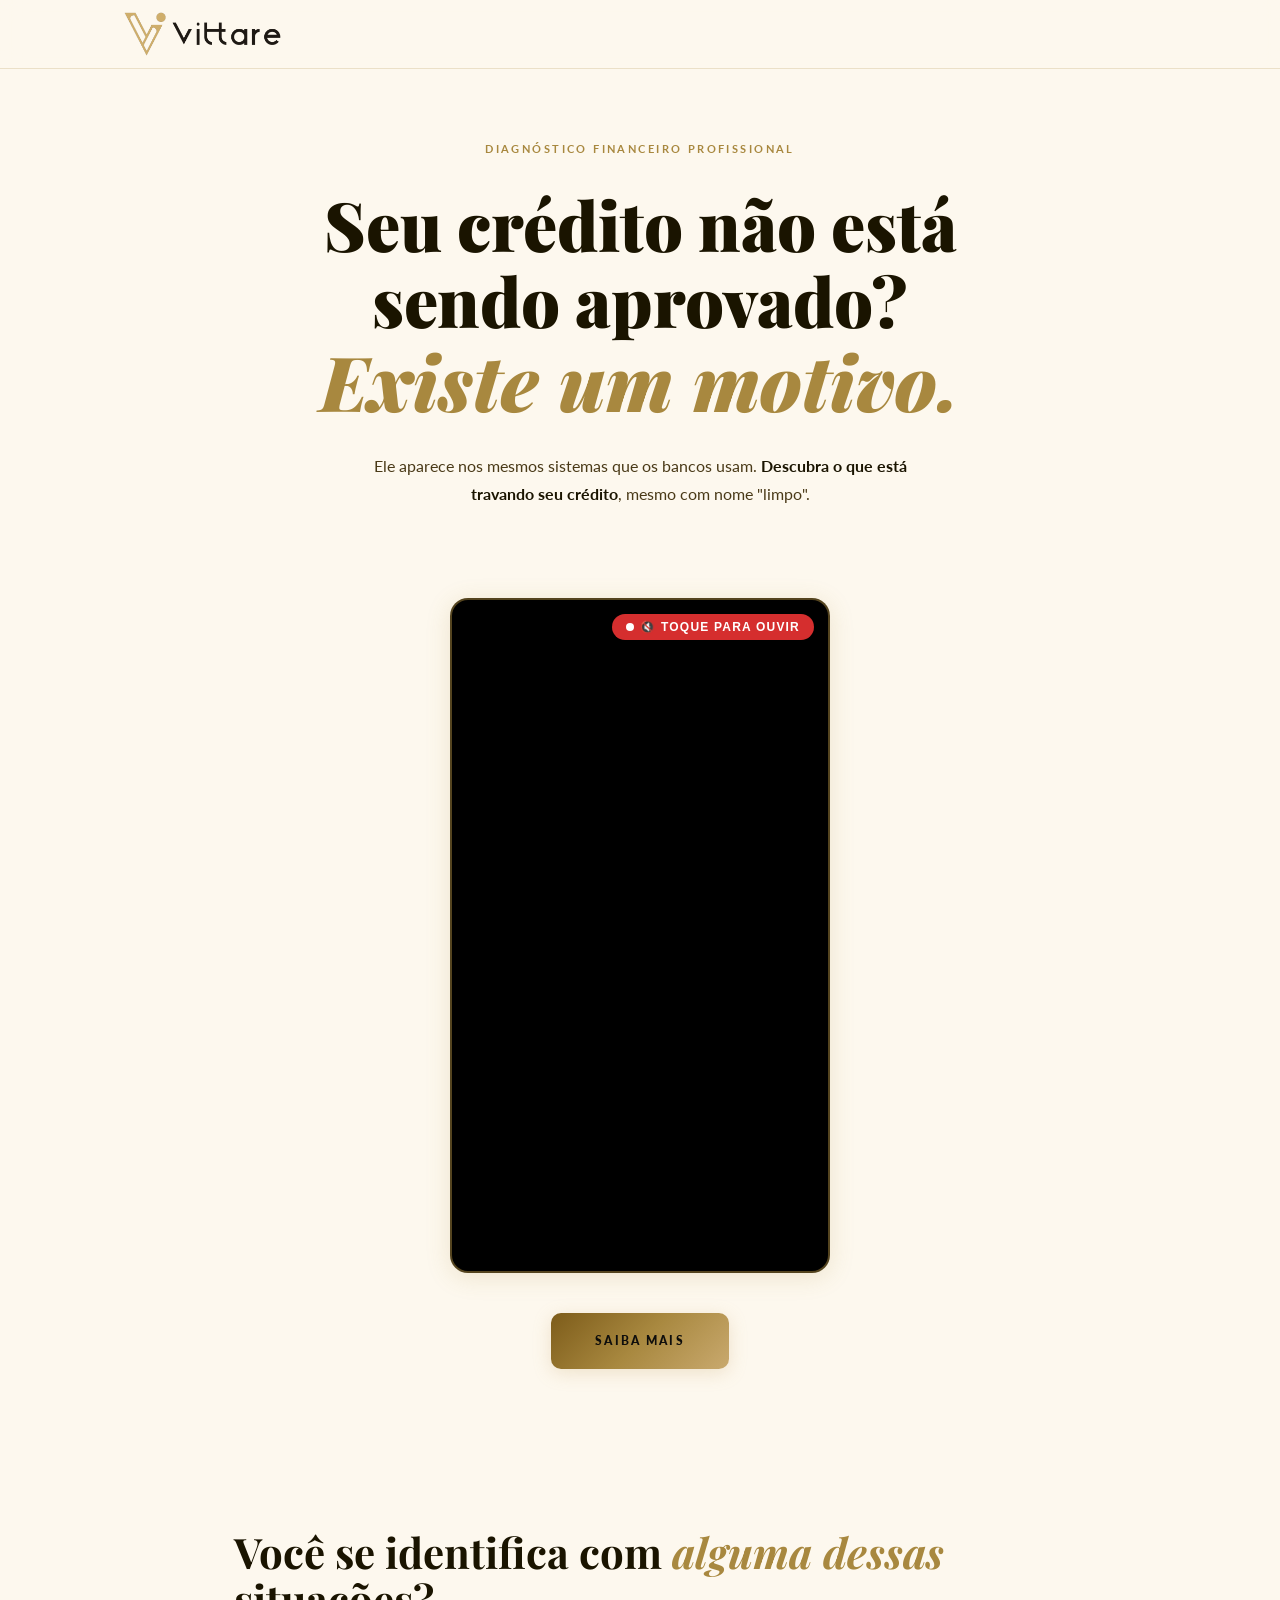
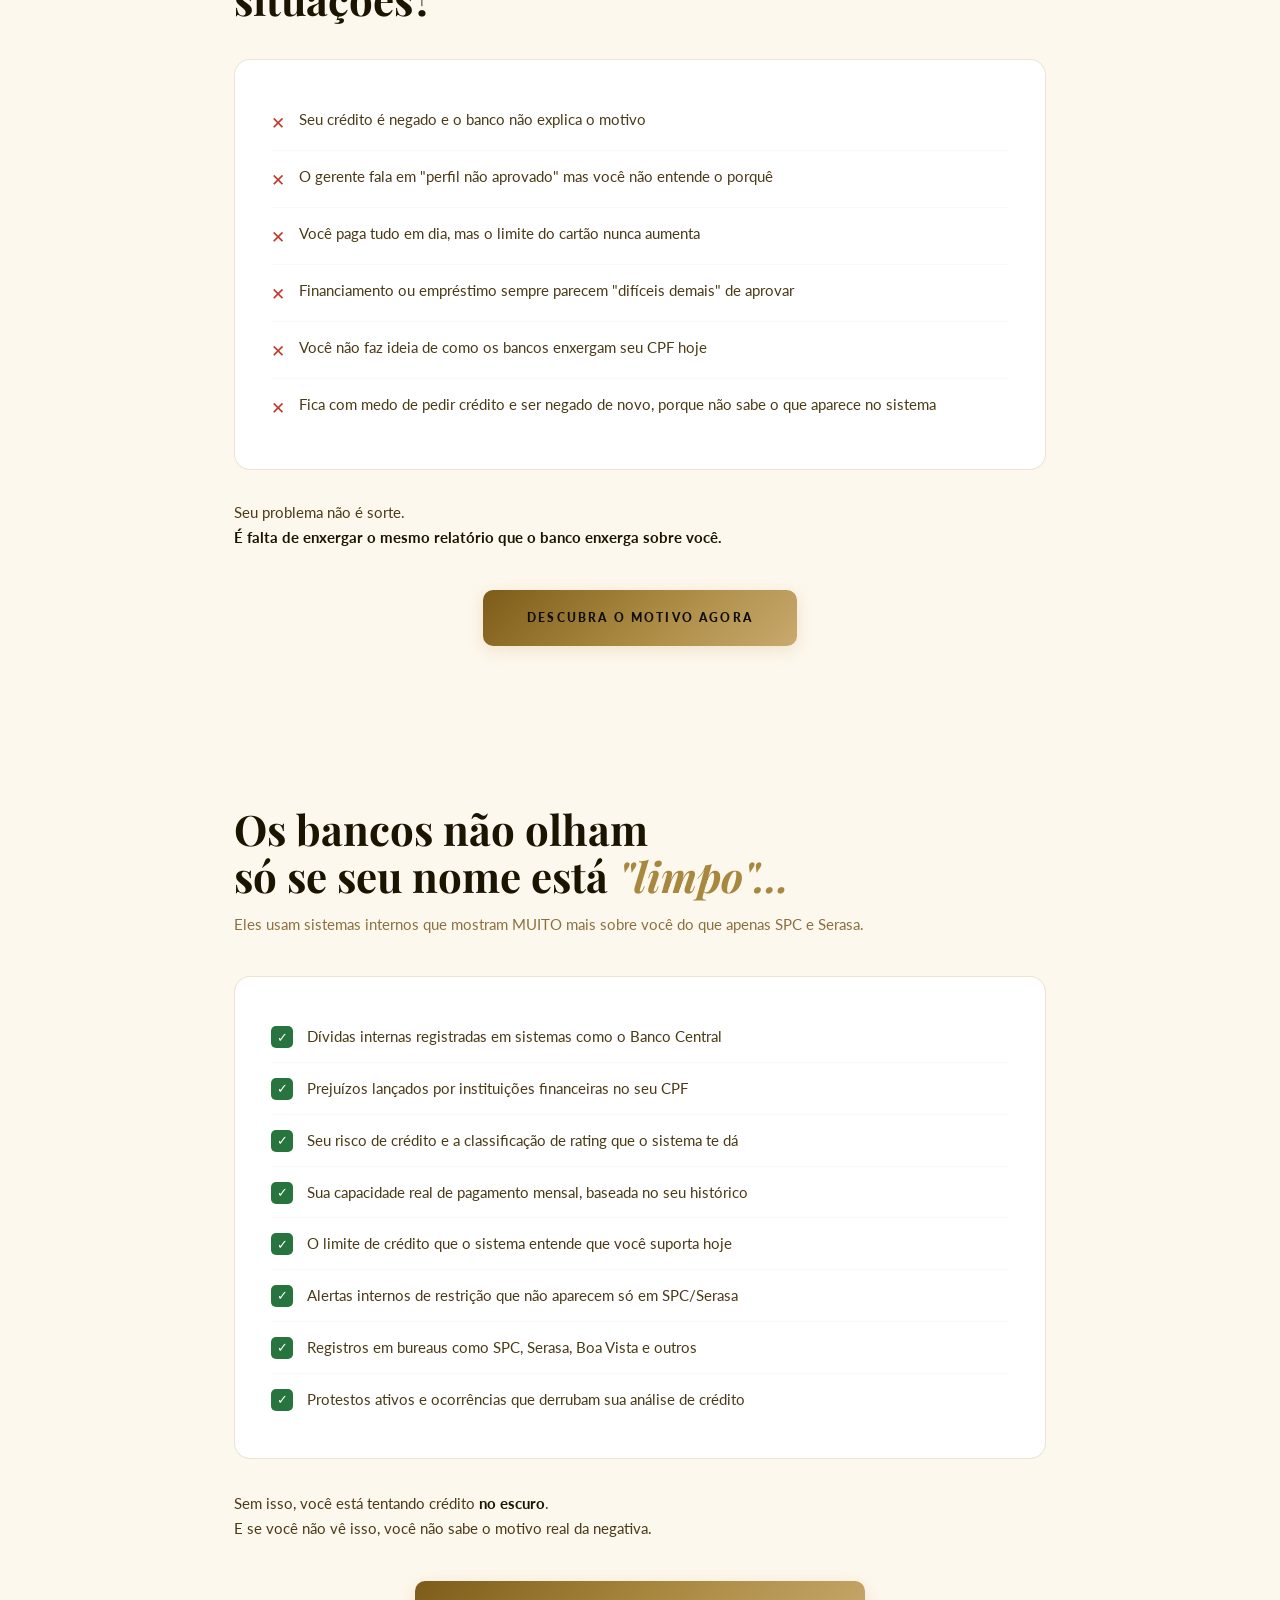
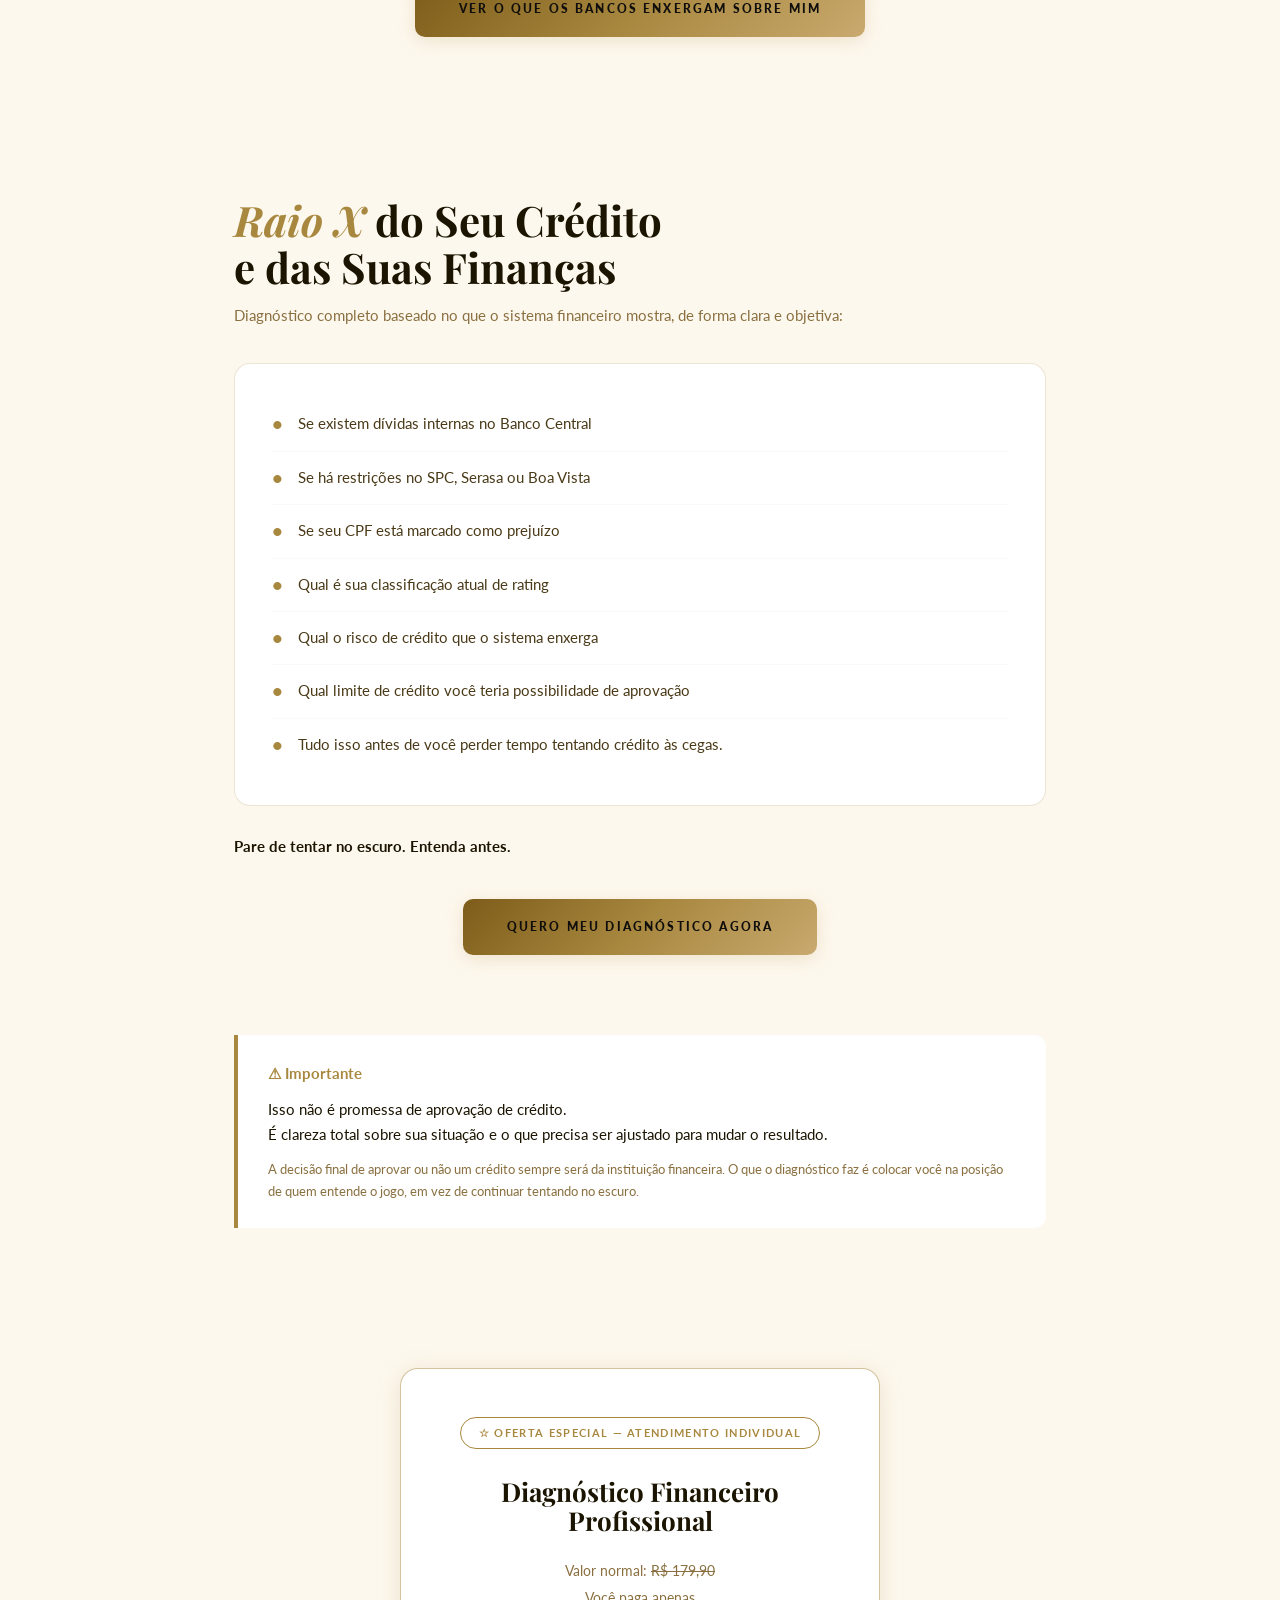
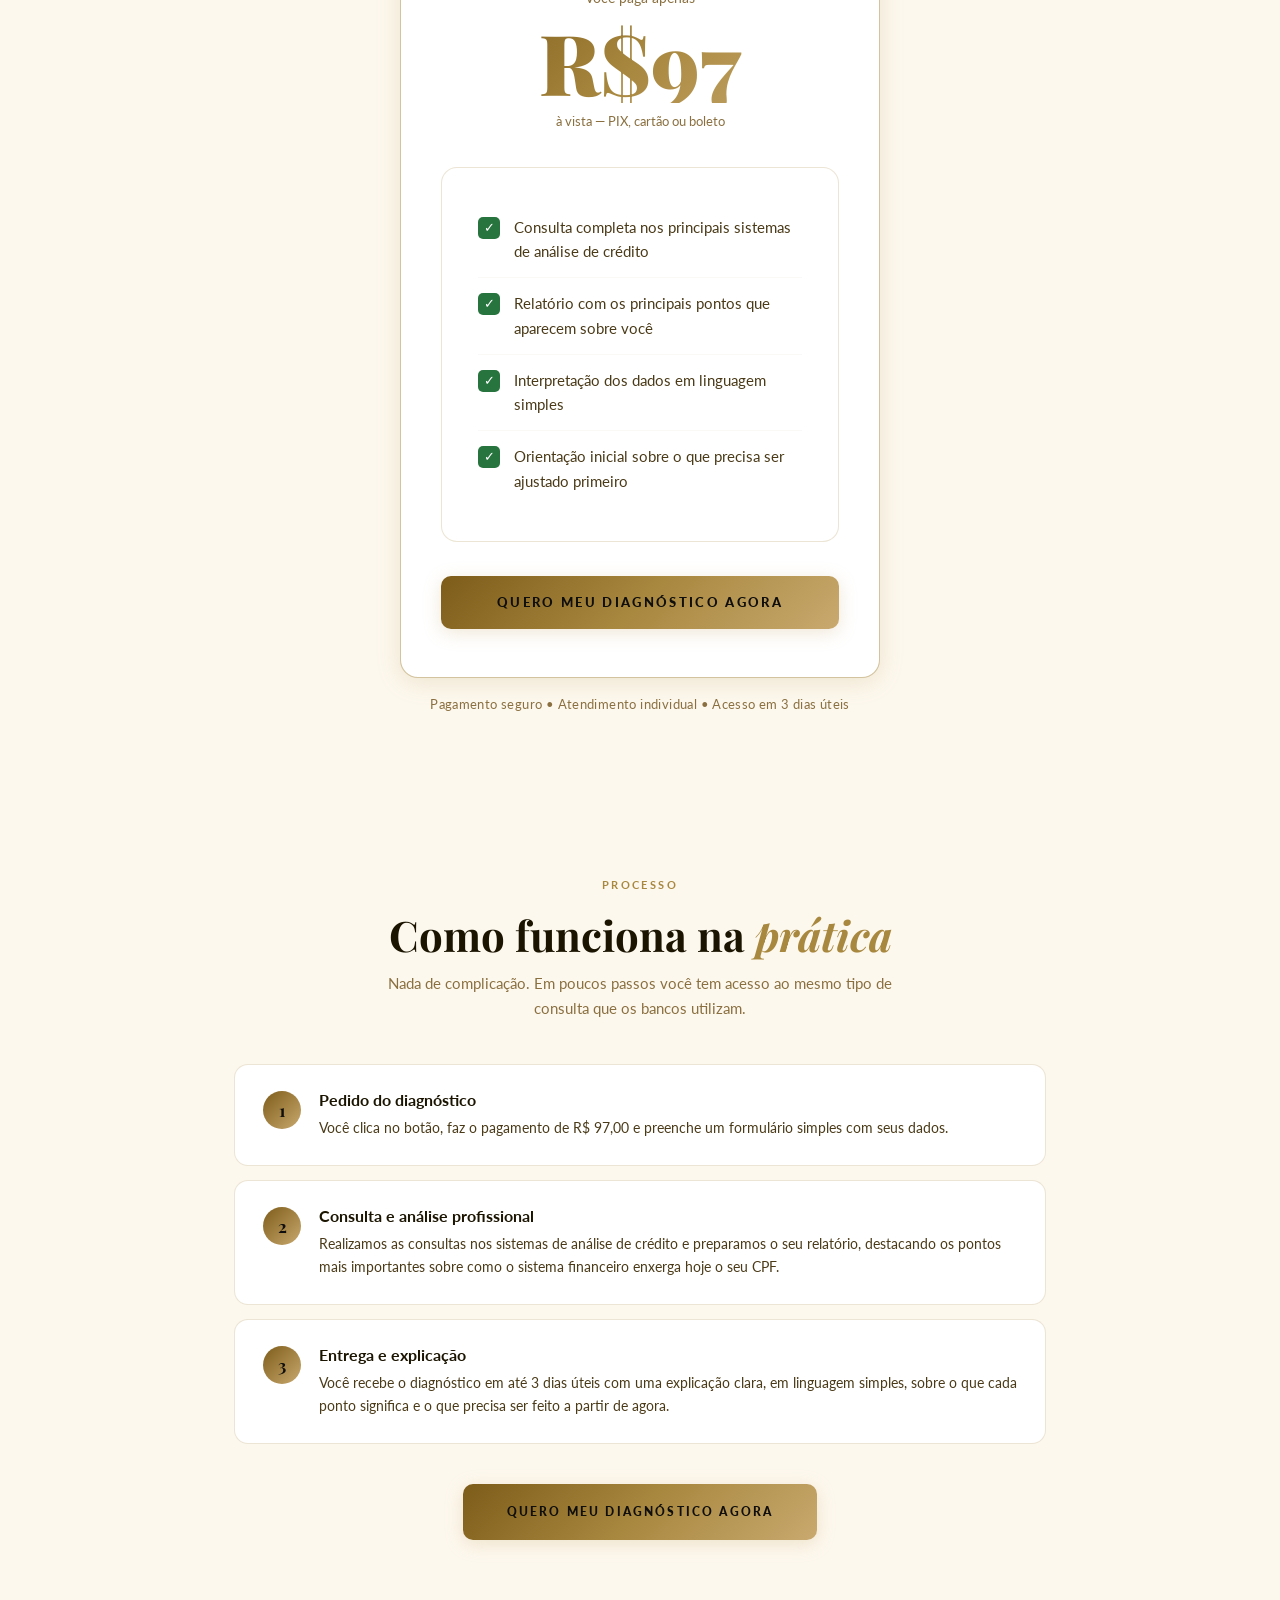
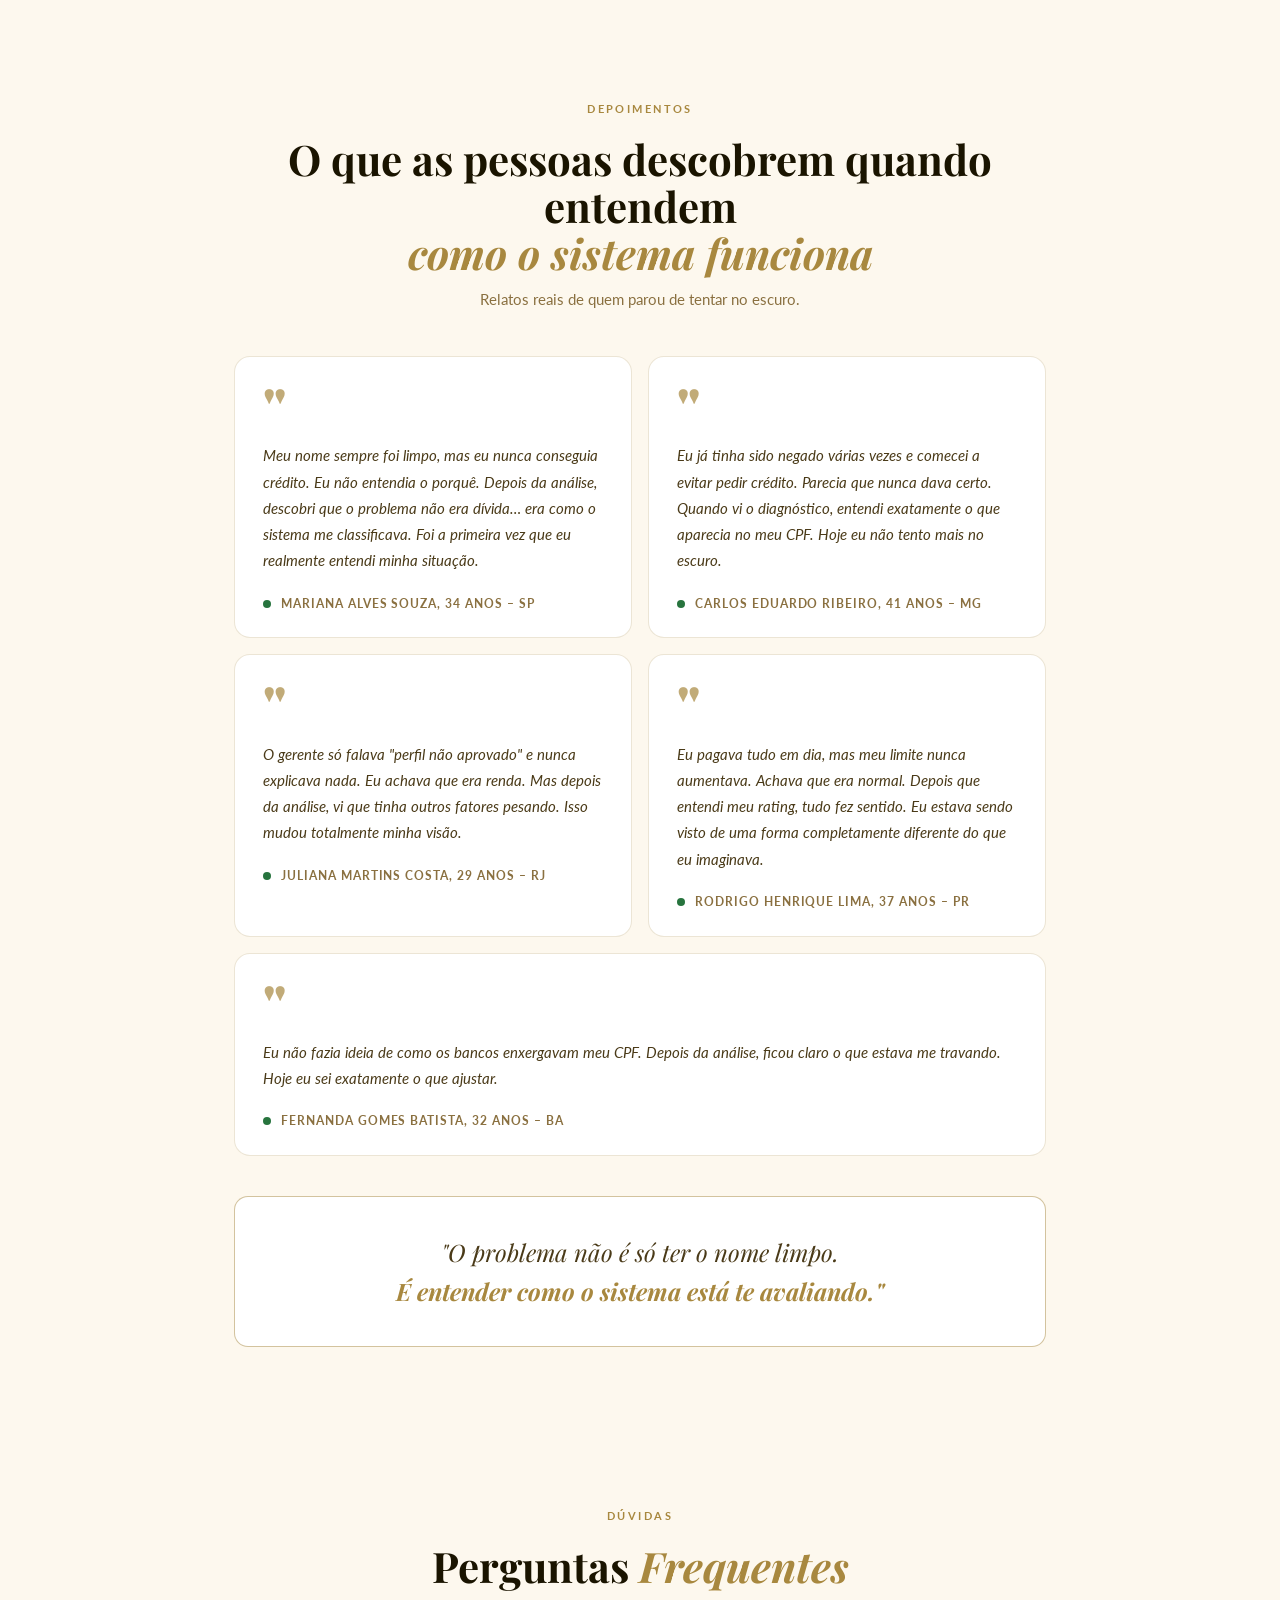
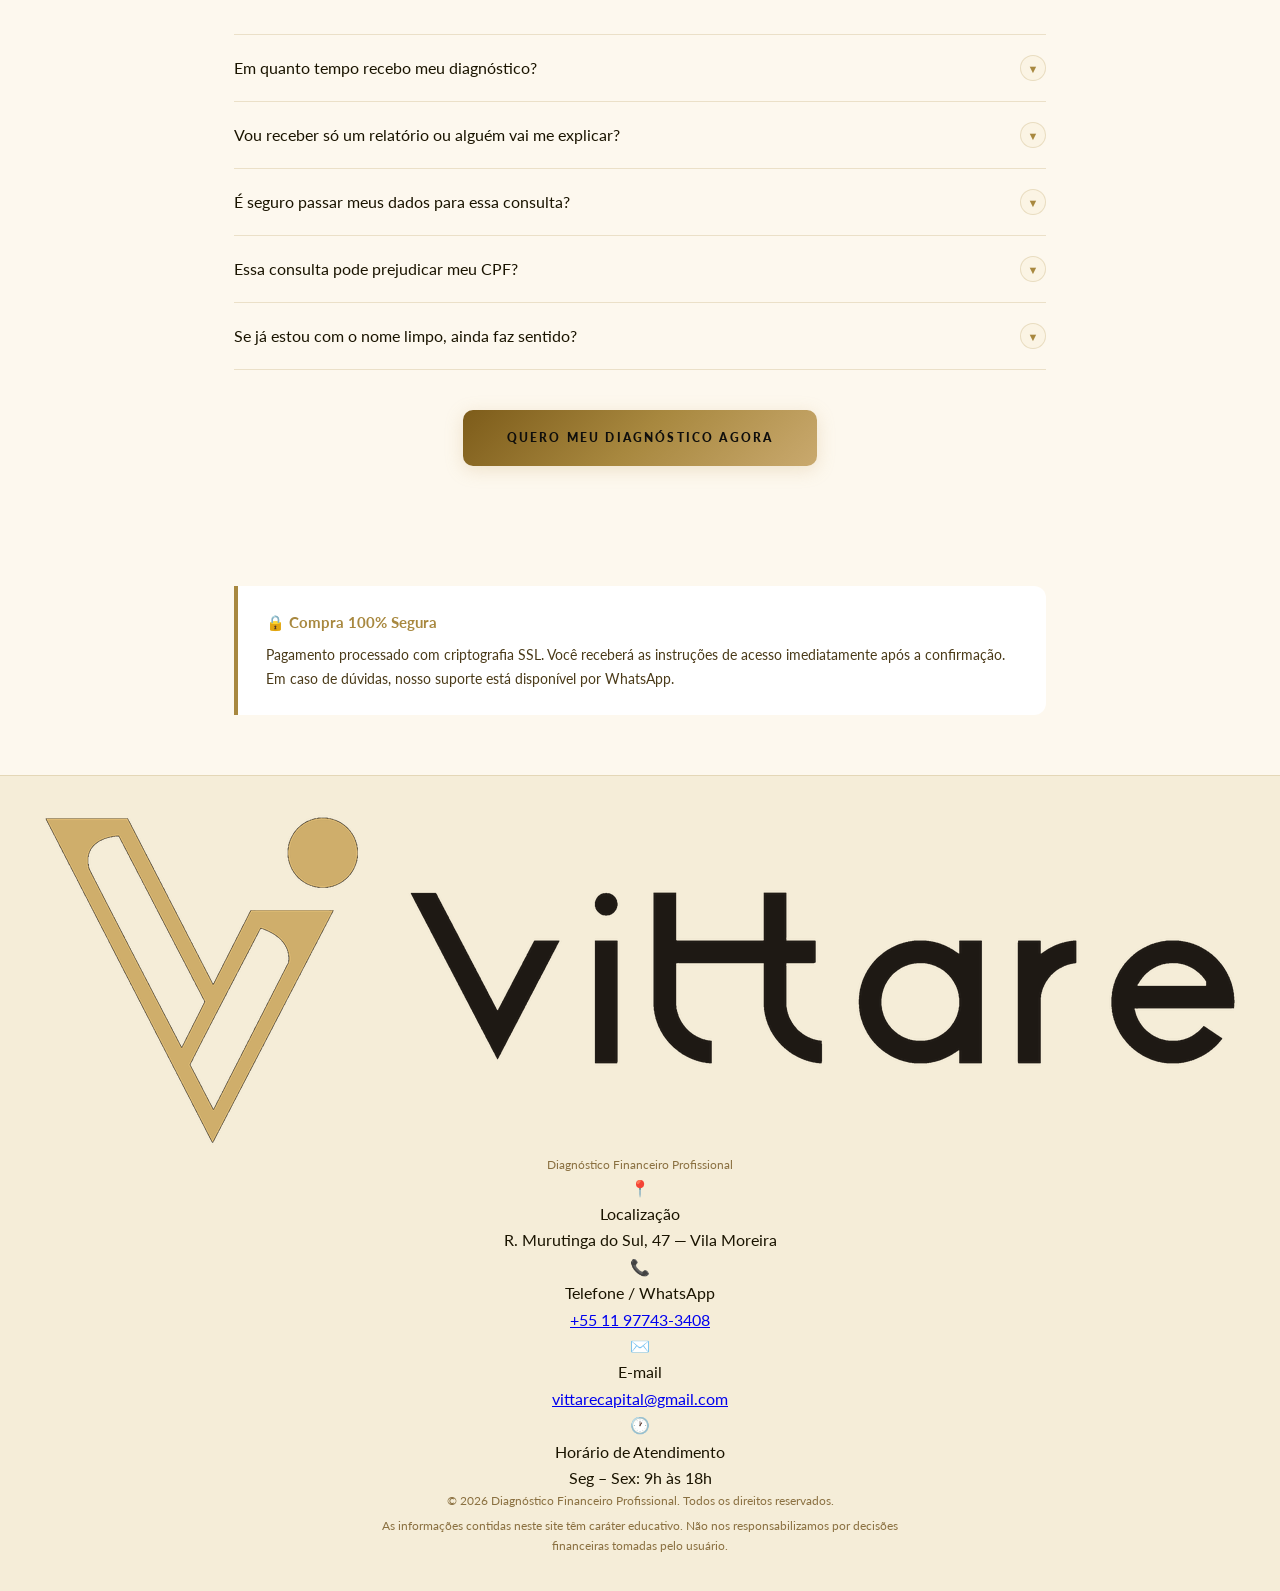
==== commit d3201b3c: "Apenas Tema branco (Fixo)" ====
--- a/index.html
+++ b/index.html
@@ -1,5 +1,5 @@
 <!DOCTYPE html>
-<html lang="pt-BR" data-theme="dark">
+<html lang="pt-BR" data-theme="light">
 <head>
   <meta charset="UTF-8"/>
   <meta name="viewport" content="width=device-width, initial-scale=1.0"/>
@@ -95,12 +95,7 @@
       <span class="navbar__logo-text" id="navLogoFallback" style="display:none">VITTARE</span>
     </a>
 
-    <div class="navbar__actions">
-      <button class="theme-toggle" id="themeToggle" title="Alternar tema" aria-label="Alternar tema claro/escuro">
-        <span class="theme-toggle__icon theme-toggle__icon--light">☀️</span>
-        <span class="theme-toggle__icon theme-toggle__icon--dark">🌙</span>
-      </button>
-    </div>
+    <div class="navbar__actions"></div>
   </div>
 </nav>
 
@@ -531,31 +526,22 @@
      JAVASCRIPT
 ══════════════════════════════════ -->
 <script>
-/* ── Theme ── */
+/* ── Theme fixo: modo claro ── */
 const html = document.documentElement;
-const saved = localStorage.getItem('vittare-theme');
-if (saved) html.setAttribute('data-theme', saved);
-
-function applyThemeLogo(theme) {
+html.setAttribute('data-theme', 'light');
+
+function applyThemeLogo() {
   const logo = document.getElementById('navLogo');
   const fallback = document.getElementById('navLogoFallback');
   const footLogo = document.getElementById('footerLogo');
   if (logo) {
-    const src = theme === 'light' ? 'logo_light.png' : 'logo_dark.png';
-    logo.src = src;
+    logo.src = 'logo_light.png';
     logo.onerror = () => { logo.style.display='none'; if(fallback) fallback.style.display='block'; };
     logo.onload  = () => { logo.style.display='block'; if(fallback) fallback.style.display='none'; };
   }
-  if (footLogo) footLogo.src = theme === 'light' ? 'logo_light.png' : 'logo_dark.png';
+  if (footLogo) footLogo.src = 'logo_light.png';
 }
-applyThemeLogo(html.getAttribute('data-theme') || 'dark');
-
-document.getElementById('themeToggle').addEventListener('click', () => {
-  const n = html.getAttribute('data-theme') === 'dark' ? 'light' : 'dark';
-  html.setAttribute('data-theme', n);
-  localStorage.setItem('vittare-theme', n);
-  applyThemeLogo(n);
-});
+applyThemeLogo();
 
 /* ── Video: autoplay mudo + botão mute + controles ── */
 const vid = document.getElementById('mainVideo');
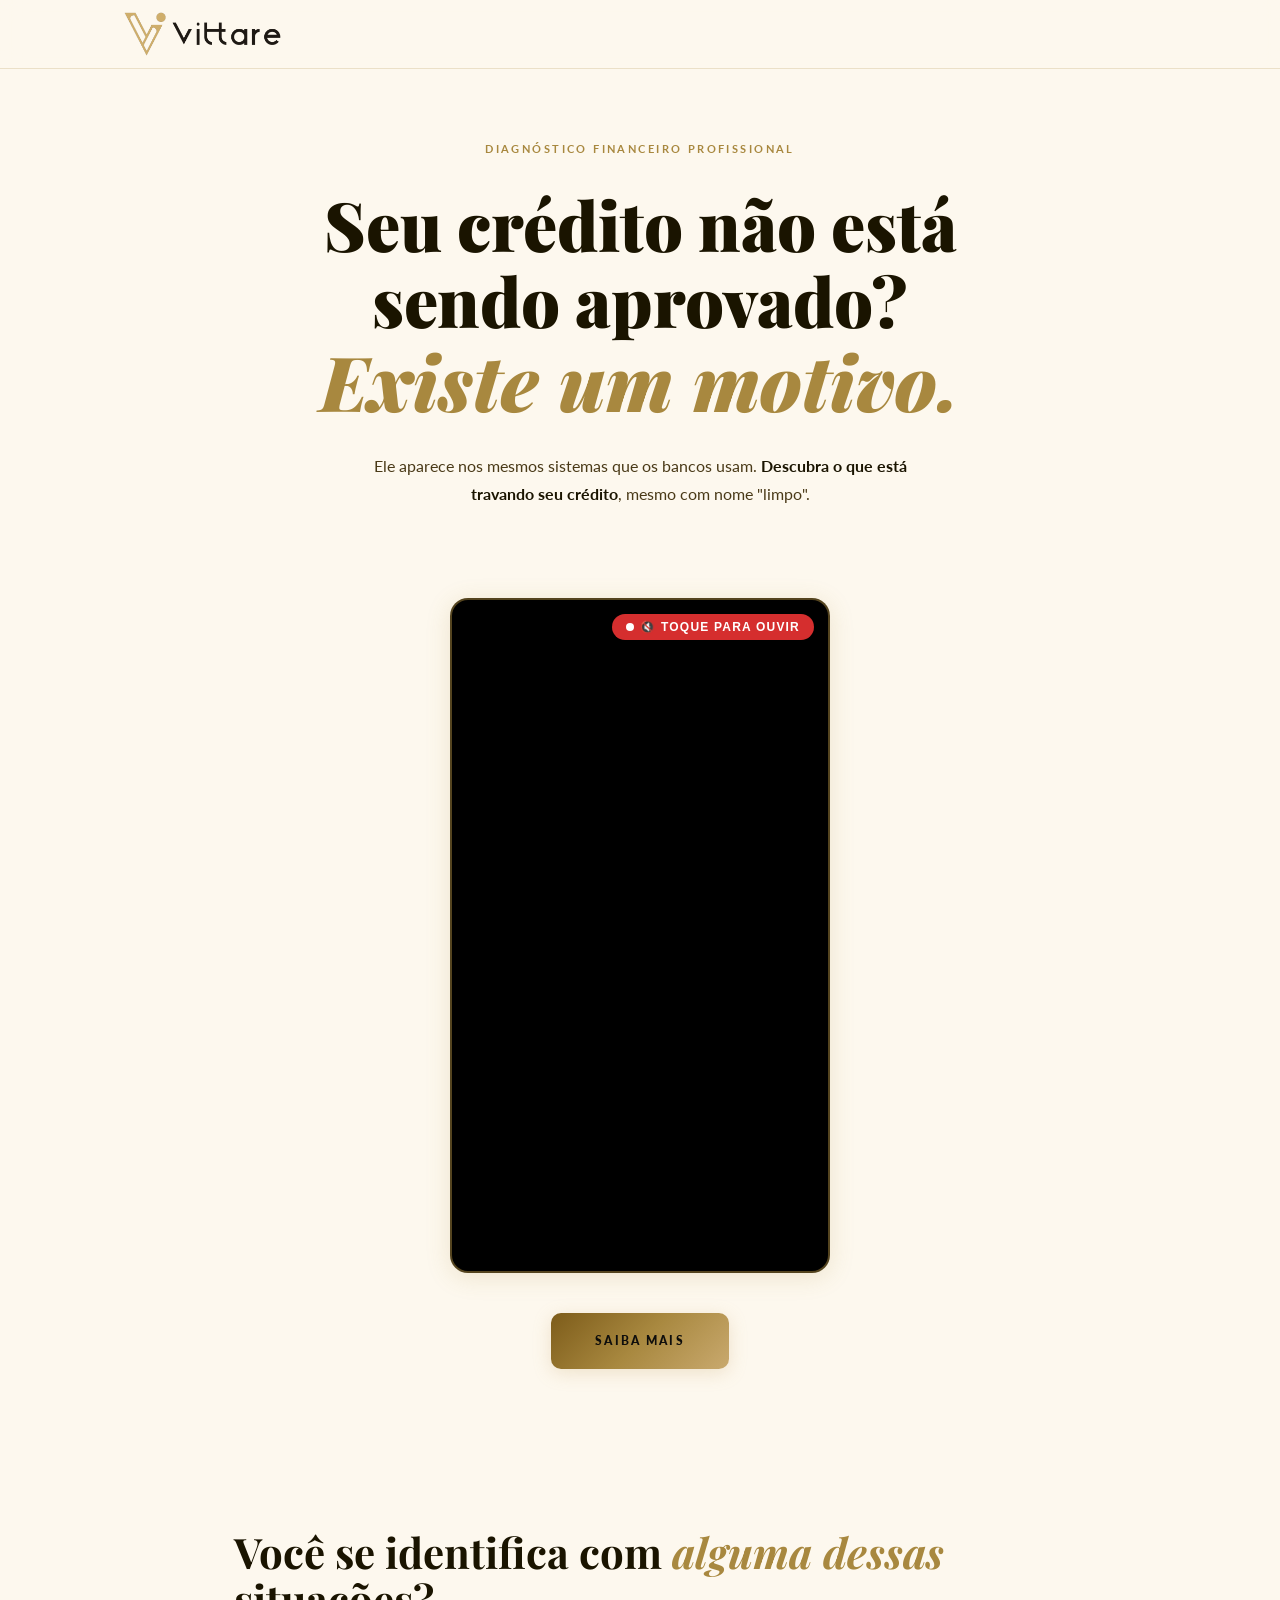
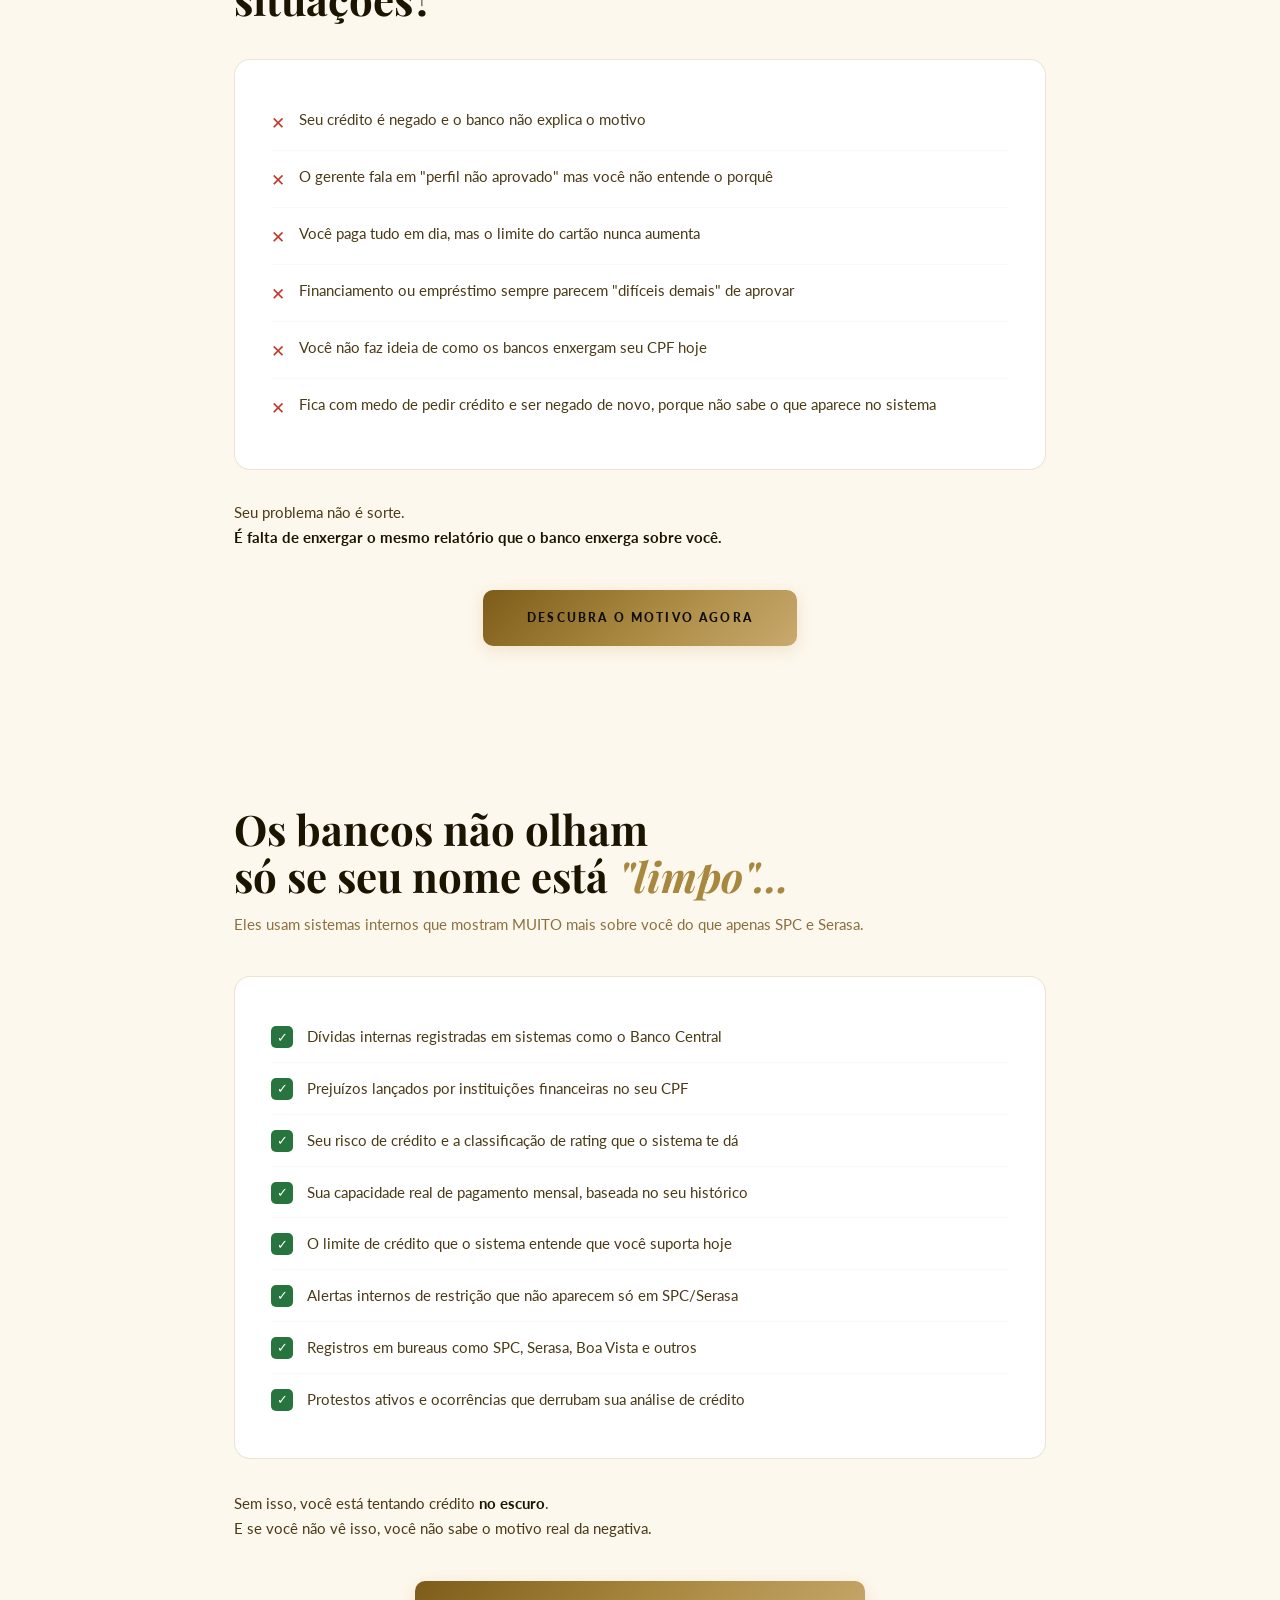
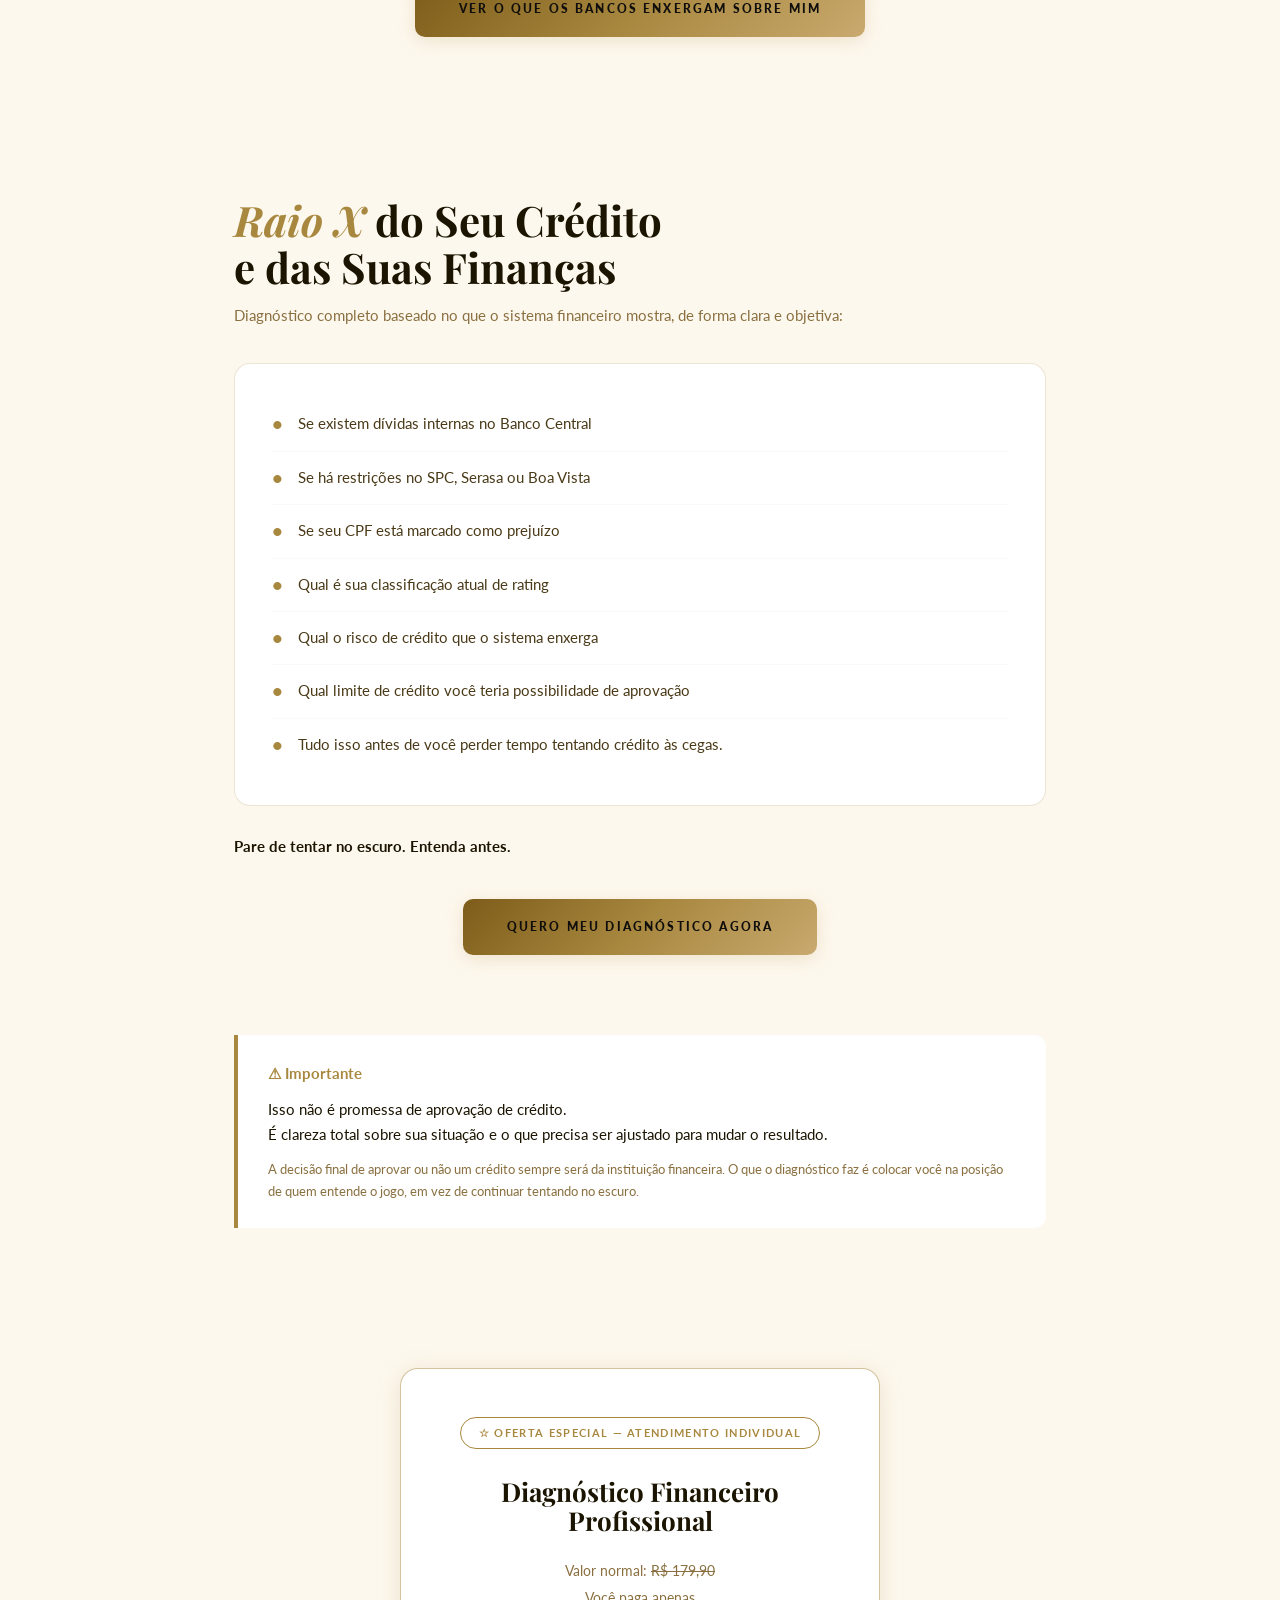
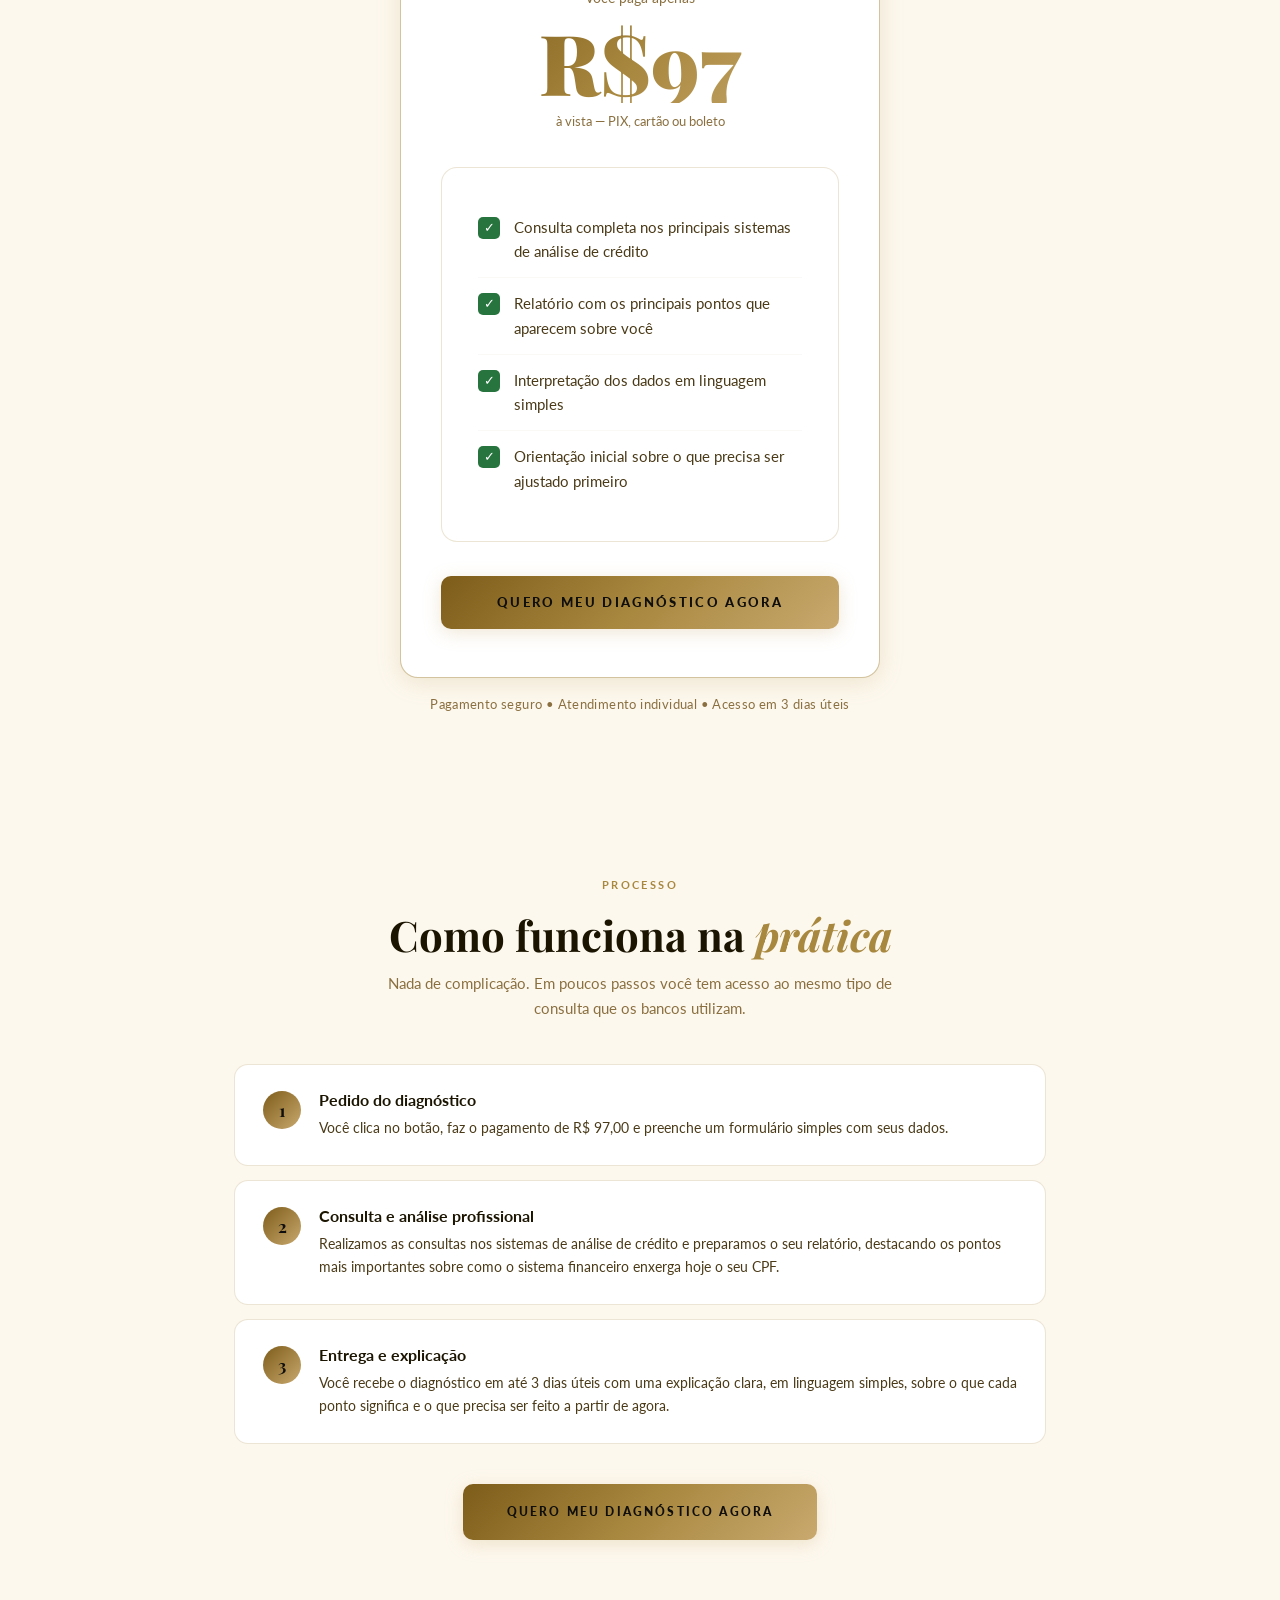
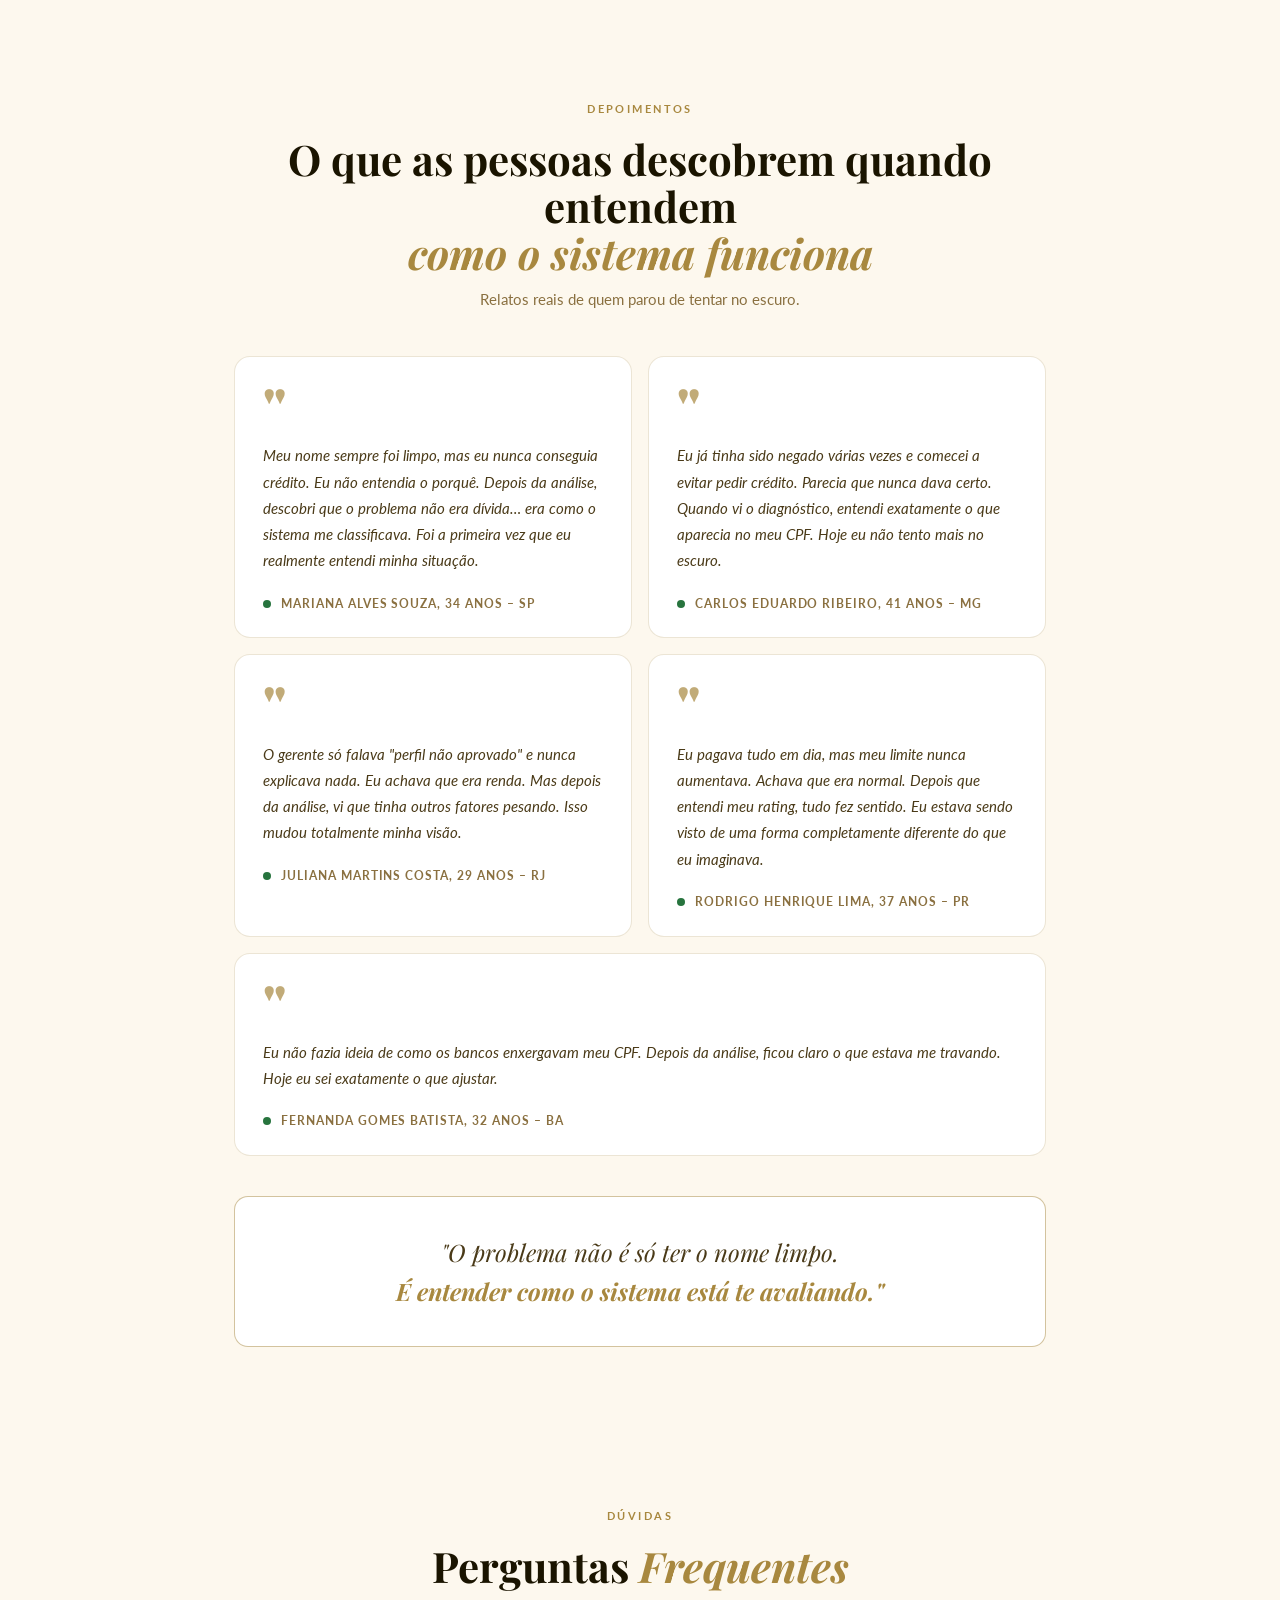
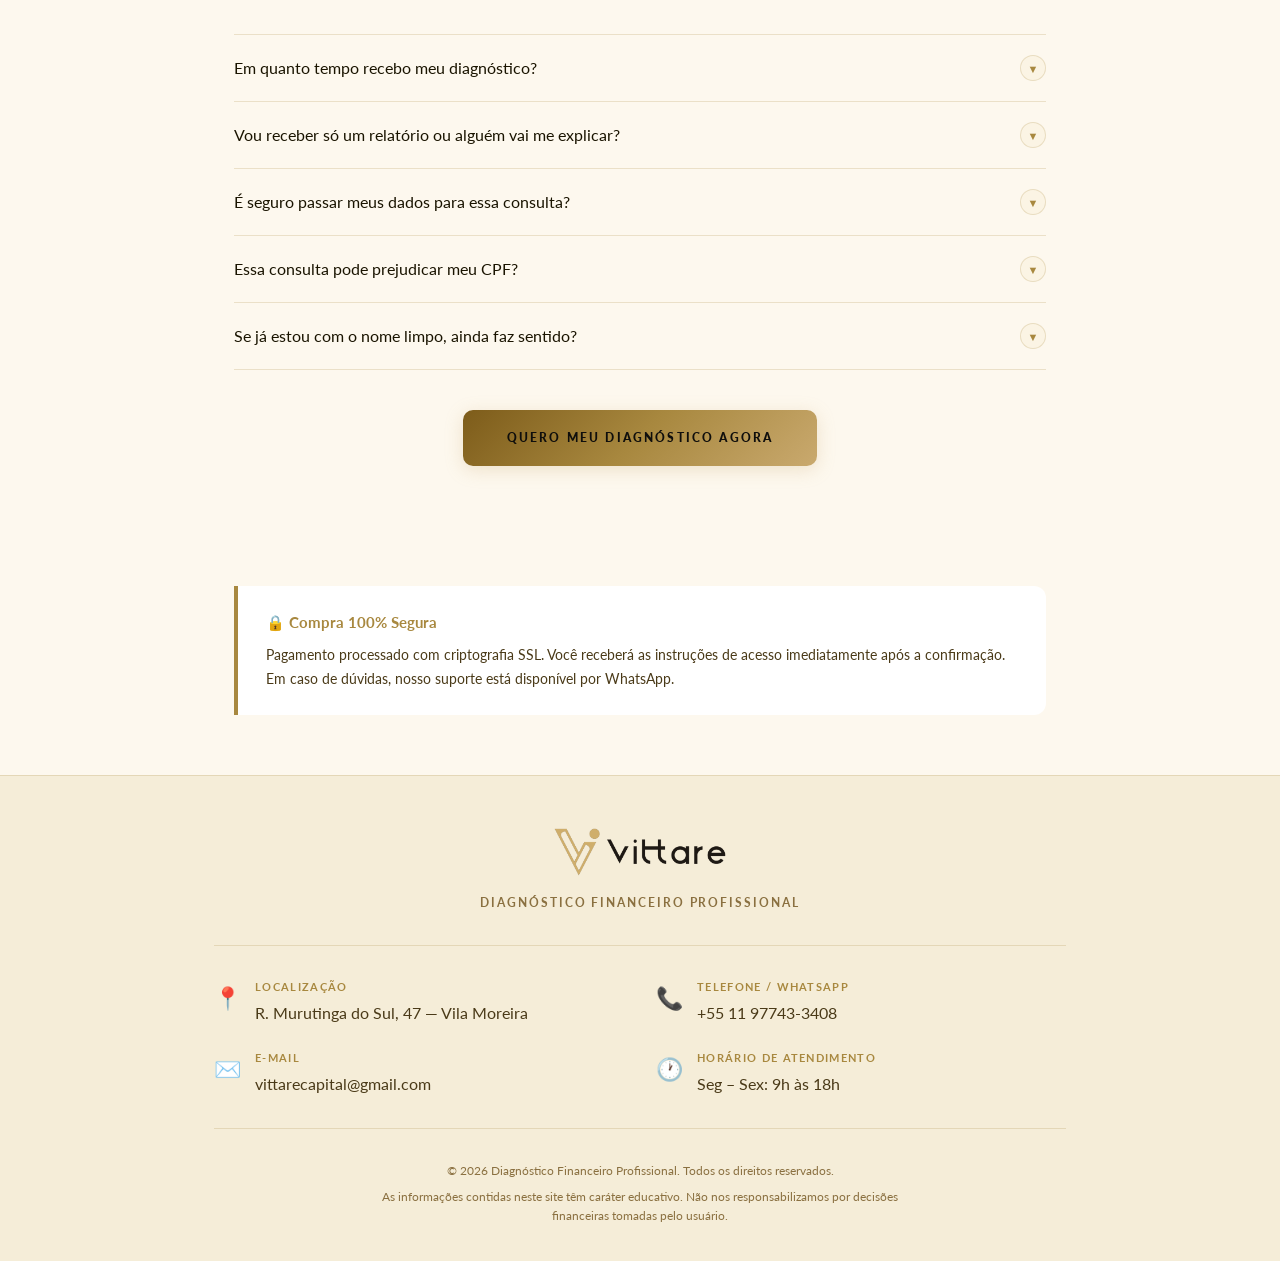
==== commit 01722dba: "Atualização geral de 3 arquivos importantes Atualização do index, obrigado e style" ====
--- a/index.html
+++ b/index.html
@@ -179,7 +179,7 @@
     </p>
 
     <div class="btn-center">
-      <a href="https://payfast.greenn.com.br/5f3aq2n" class="btn-primary" target="_blank" rel="noopener">Descubra o Motivo Agora</a>
+      <a href="https://payfast.greenn.com.br/5f3aq2n/offer/8v2nCL?b_id_1=2s2qn6c&b_offer_1=BnNP5y" class="btn-primary" target="_blank" rel="noopener">Descubra o Motivo Agora</a>
     </div>
   </div>
 </section>
@@ -212,7 +212,7 @@
     </p>
 
     <div class="btn-center">
-      <a href="https://payfast.greenn.com.br/5f3aq2n" class="btn-primary" target="_blank" rel="noopener">Ver o que os bancos enxergam sobre mim</a>
+      <a href="https://payfast.greenn.com.br/5f3aq2n/offer/8v2nCL?b_id_1=2s2qn6c&b_offer_1=BnNP5y" class="btn-primary" target="_blank" rel="noopener">Ver o que os bancos enxergam sobre mim</a>
     </div>
   </div>
 </section>
@@ -245,7 +245,7 @@
     </p>
 
     <div class="btn-center">
-      <a href="https://payfast.greenn.com.br/5f3aq2n" class="btn-primary" target="_blank" rel="noopener">Quero Meu Diagnóstico Agora</a>
+      <a href="https://payfast.greenn.com.br/5f3aq2n/offer/8v2nCL?b_id_1=2s2qn6c&b_offer_1=BnNP5y" class="btn-primary" target="_blank" rel="noopener">Quero Meu Diagnóstico Agora</a>
     </div>
   </div>
 </section>
@@ -287,7 +287,7 @@
         <li><span class="icon-chk">✓</span> Orientação inicial sobre o que precisa ser ajustado primeiro</li>
       </ul>
 
-      <a href="https://payfast.greenn.com.br/5f3aq2n" class="btn-primary btn-full" target="_blank" rel="noopener">Quero Meu Diagnóstico Agora</a>
+      <a href="https://payfast.greenn.com.br/5f3aq2n/offer/8v2nCL?b_id_1=2s2qn6c&b_offer_1=BnNP5y" class="btn-primary btn-full" target="_blank" rel="noopener">Quero Meu Diagnóstico Agora</a>
     </div>
 
     <p class="trust-bar">Pagamento seguro &bull; Atendimento individual &bull; Acesso em 3 dias úteis</p>
@@ -333,7 +333,7 @@
     </div>
 
     <div class="btn-center">
-      <a href="https://payfast.greenn.com.br/5f3aq2n" class="btn-primary" target="_blank" rel="noopener">Quero Meu Diagnóstico Agora</a>
+      <a href="https://payfast.greenn.com.br/5f3aq2n/offer/8v2nCL?b_id_1=2s2qn6c&b_offer_1=BnNP5y" class="btn-primary" target="_blank" rel="noopener">Quero Meu Diagnóstico Agora</a>
     </div>
   </div>
 </section>
@@ -442,7 +442,7 @@
     </ul>
 
     <div class="btn-center">
-      <a href="https://payfast.greenn.com.br/5f3aq2n" class="btn-primary" target="_blank" rel="noopener">Quero Meu Diagnóstico Agora</a>
+      <a href="https://payfast.greenn.com.br/5f3aq2n/offer/8v2nCL?b_id_1=2s2qn6c&b_offer_1=BnNP5y" class="btn-primary" target="_blank" rel="noopener">Quero Meu Diagnóstico Agora</a>
     </div>
   </div>
 </section>
--- a/style.css
+++ b/style.css
@@ -5,37 +5,8 @@
 
 @import url('https://fonts.googleapis.com/css2?family=Playfair+Display:ital,wght@0,700;0,900;1,700&family=Lato:wght@300;400;700;900&display=swap');
 
-/* ── Dark Mode (default) ── */
-:root,
-[data-theme="dark"] {
-  --bg:           #0f0e0c;
-  --bg-2:         #161410;
-  --bg-card:      #1e1b15;
-  --bg-card-alt:  #252018;
-  --border:       rgba(201,169,110,0.18);
-  --border-strong:rgba(201,169,110,0.4);
-
-  --gold-100: #FBF0DC;
-  --gold-200: #F0D99A;
-  --gold-300: #E2BE6E;
-  --gold:     #C9A96E;
-  --gold-500: #A8883F;
-  --gold-600: #7D6220;
-
-  --text-primary:  #F5EDD8;
-  --text-secondary:#C4B08A;
-  --text-muted:    #7D6E52;
-
-  --white:    #F5EDD8;
-  --red:      #E85050;
-  --green:    #5DB87A;
-
-  --shadow: 0 8px 40px rgba(0,0,0,0.6);
-  --shadow-gold: 0 4px 24px rgba(201,169,110,0.15);
-}
-
-/* ── Light Mode ── */
-[data-theme="light"] {
+/* ── Modo Claro (único e fixo) ── */
+:root {
   --bg:           #FDF8EE;
   --bg-2:         #F5EDD8;
   --bg-card:      #FFFFFF;
@@ -118,14 +89,11 @@
 /* ── Navbar ── */
 .navbar {
   position: fixed; top: 0; left: 0; right: 0; z-index: 200;
-  background: rgba(15,14,12,0.94);
+  background: rgba(253,248,238,0.95);
   backdrop-filter: blur(12px);
   border-bottom: 1px solid var(--border);
   padding: 12px 0;
   transition: background 0.35s, border-color 0.35s;
-}
-[data-theme="light"] .navbar {
-  background: rgba(253,248,238,0.95);
 }
 .navbar__inner {
   display: flex; align-items: center; justify-content: space-between;
@@ -139,28 +107,6 @@
   letter-spacing: 0.06em;
 }
 .navbar__actions { display: flex; align-items: center; gap: 16px; }
-
-/* Theme toggle */
-.theme-toggle {
-  background: var(--bg-card); border: 1.5px solid var(--border);
-  border-radius: 24px; width: 54px; height: 28px;
-  cursor: pointer; position: relative; transition: all 0.3s;
-  flex-shrink: 0;
-}
-.theme-toggle::before {
-  content: '';
-  position: absolute; top: 3px; left: 3px;
-  width: 20px; height: 20px; border-radius: 50%;
-  background: var(--gold);
-  transition: transform 0.3s;
-}
-[data-theme="light"] .theme-toggle::before { transform: translateX(26px); }
-.theme-toggle__icon {
-  position: absolute; top: 50%; transform: translateY(-50%);
-  font-size: 12px;
-}
-.theme-toggle__icon--dark { right: 6px; }
-.theme-toggle__icon--light { left: 6px; }
 
 /* Login button in navbar */
 .btn-login-nav {
@@ -329,40 +275,124 @@
 .security-box .sec-title { font-weight: 700; color: var(--gold); margin-bottom: 8px; font-size: 15px; }
 .security-box p { font-size: 14px; color: var(--text-secondary); line-height: 1.7; }
 footer {
-  background: var(--bg-2); border-top: 1px solid var(--border);
-  padding: 36px 24px; text-align: center; margin-top: 0;
-}
-footer .foot-brand { font-size: 12px; font-weight: 700; letter-spacing: 0.14em; text-transform: uppercase; color: var(--gold); margin-bottom: 10px; }
-footer p { font-size: 12px; color: var(--text-muted); max-width: 560px; margin: 0 auto; line-height: 1.6; }
-footer p+p { margin-top: 6px; }
+  background: var(--bg-2);
+  border-top: 1px solid var(--border);
+  margin-top: 0;
+  transition: background 0.35s;
+}
+.footer-inner {
+  max-width: 900px;
+  margin: 0 auto;
+  padding: 52px 24px 36px;
+}
+.footer-brand-col {
+  text-align: center;
+  margin-bottom: 8px;
+}
+.footer-logo {
+  height: 48px;
+  width: auto;
+  margin-bottom: 10px;
+  display: inline-block;
+}
+.footer-logo-text {
+  font-family: 'Playfair Display', serif;
+  font-size: 22px; font-weight: 900; color: var(--gold);
+  display: block; margin-bottom: 10px;
+}
+.footer-tagline {
+  font-size: 12px; font-weight: 700;
+  letter-spacing: 0.16em; text-transform: uppercase;
+  color: var(--text-muted); margin-bottom: 0;
+}
+.footer-divider {
+  height: 1px;
+  background: var(--border);
+  margin: 32px 0;
+}
+.footer-contacts {
+  display: grid;
+  grid-template-columns: repeat(2, 1fr);
+  gap: 24px 32px;
+}
+.footer-contact-item {
+  display: flex;
+  align-items: flex-start;
+  gap: 14px;
+}
+.footer-contact-icon {
+  font-size: 22px;
+  flex-shrink: 0;
+  margin-top: 2px;
+}
+.footer-contact-label {
+  font-size: 11px; font-weight: 700;
+  letter-spacing: 0.12em; text-transform: uppercase;
+  color: var(--gold); margin-bottom: 5px;
+}
+.footer-contact-value {
+  font-size: 16px;
+  color: var(--text-secondary);
+  line-height: 1.5;
+}
+.footer-contact-value a {
+  color: var(--text-secondary);
+  text-decoration: none;
+  transition: color 0.2s;
+}
+.footer-contact-value a:hover { color: var(--gold); }
+.footer-bottom {
+  text-align: center;
+}
+.footer-bottom p {
+  font-size: 12px;
+  color: var(--text-muted);
+  max-width: 560px;
+  margin: 0 auto;
+  line-height: 1.6;
+}
+.footer-bottom p + p { margin-top: 6px; }
+@media (max-width: 600px) {
+  .footer-contacts { grid-template-columns: 1fr; gap: 20px; }
+  .footer-inner { padding: 40px 20px 28px; }
+}
 .trust-bar { text-align: center; font-size: 13px; color: var(--text-muted); margin-top: 16px; letter-spacing: 0.03em; }
 
 /* ── Login Modal ── */
 .modal-overlay {
   position: fixed; inset: 0; z-index: 500;
   background: rgba(0,0,0,0.75); backdrop-filter: blur(6px);
-  display: flex; align-items: center; justify-content: center;
+  display: flex; align-items: flex-start; justify-content: center;
+  overflow-y: auto;
+  padding: 24px 16px;
   opacity: 0; pointer-events: none; transition: opacity 0.3s;
 }
 .modal-overlay.active { opacity: 1; pointer-events: all; }
 .modal-box {
   background: var(--bg-card);
   border: 1.5px solid var(--border-strong);
-  border-radius: 18px; padding: 44px 40px;
-  width: 100%; max-width: 400px;
-  transform: translateY(24px); transition: transform 0.3s;
+  border-radius: 18px;
+  padding: 52px 40px 40px;
+  width: 100%; max-width: 420px;
+  flex-shrink: 0;
+  position: relative;
+  margin: auto;
+  transform: translateY(0); transition: opacity 0.3s;
   box-shadow: var(--shadow);
 }
-.modal-overlay.active .modal-box { transform: translateY(0); }
+.modal-overlay.active .modal-box { opacity: 1; }
 .modal-box h2 { font-size: 24px; color: var(--text-primary); margin-bottom: 8px; }
 .modal-box .modal-sub { font-size: 14px; color: var(--text-muted); margin-bottom: 30px; }
 .modal-close {
   position: absolute; top: 16px; right: 18px;
   background: none; border: none; color: var(--text-muted);
-  font-size: 22px; cursor: pointer; line-height: 1;
+  font-size: 22px; cursor: pointer; line-height: 1; z-index: 10;
 }
 .modal-close:hover { color: var(--gold); }
-.modal-box { position: relative; }
+@media (max-width: 480px) {
+  .modal-overlay { padding: 12px 8px; }
+  .modal-box { padding: 48px 18px 28px; border-radius: 14px; }
+}
 
 .form-group { margin-bottom: 18px; }
 .form-group label { display: block; font-size: 12px; font-weight: 700; letter-spacing: 0.1em; color: var(--gold); margin-bottom: 8px; text-transform: uppercase; }
@@ -467,4 +497,4 @@
   .video-wrapper { max-width: 320px; }
   .modal-box { padding: 32px 22px; margin: 16px; }
   .navbar__actions .btn-login-nav span { display: none; }
-}+}
